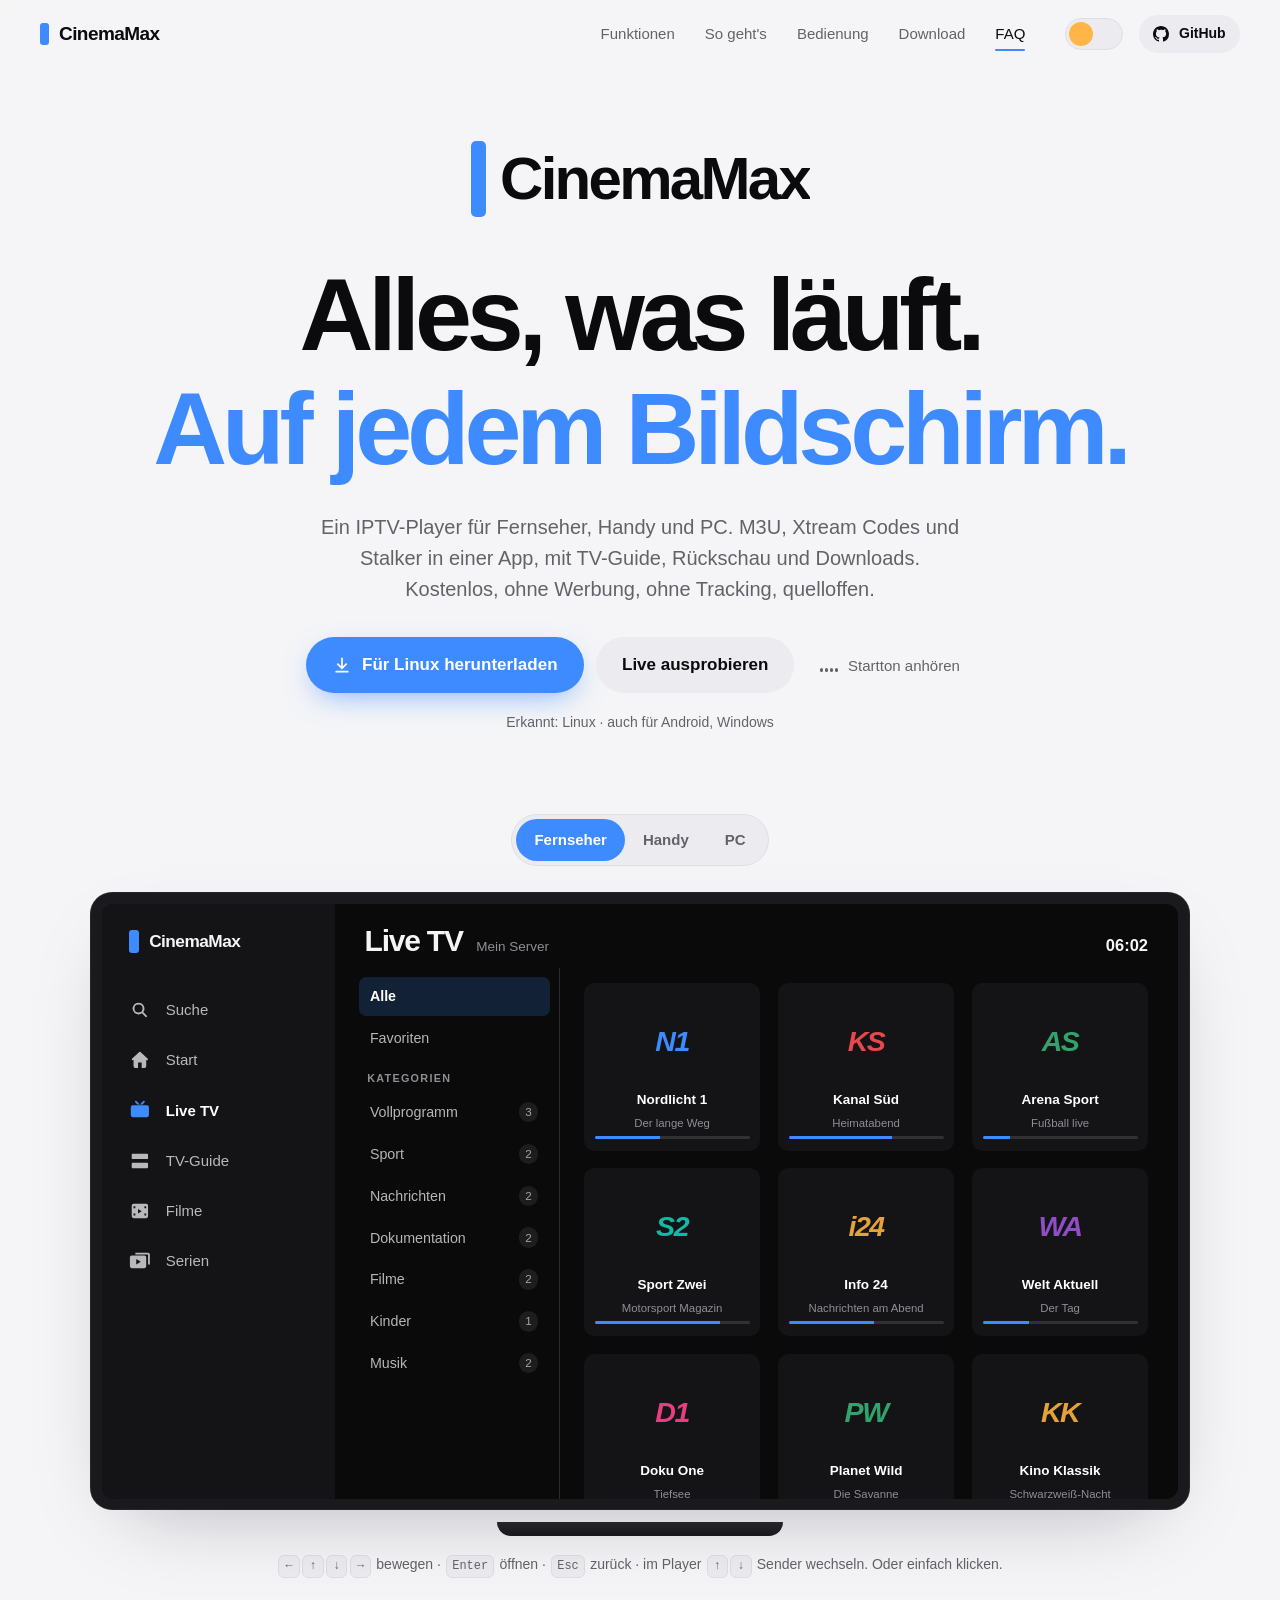
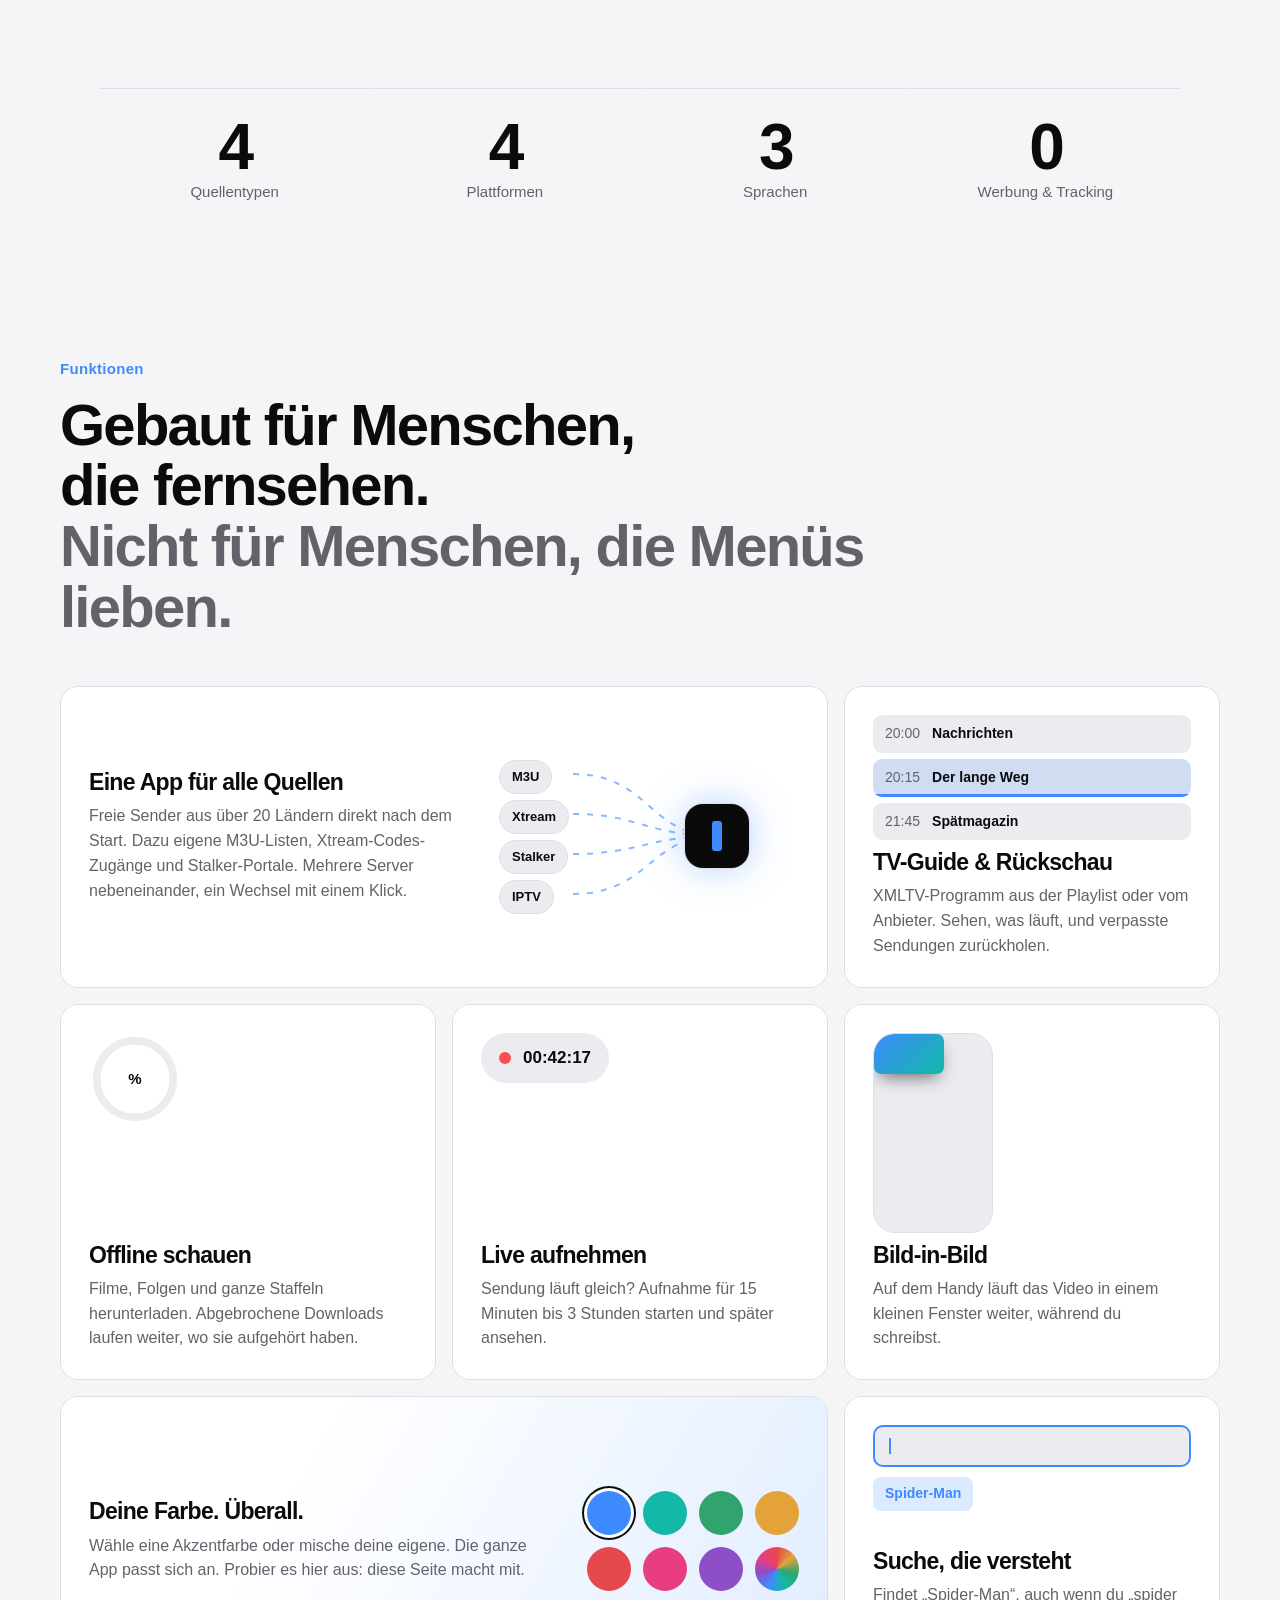
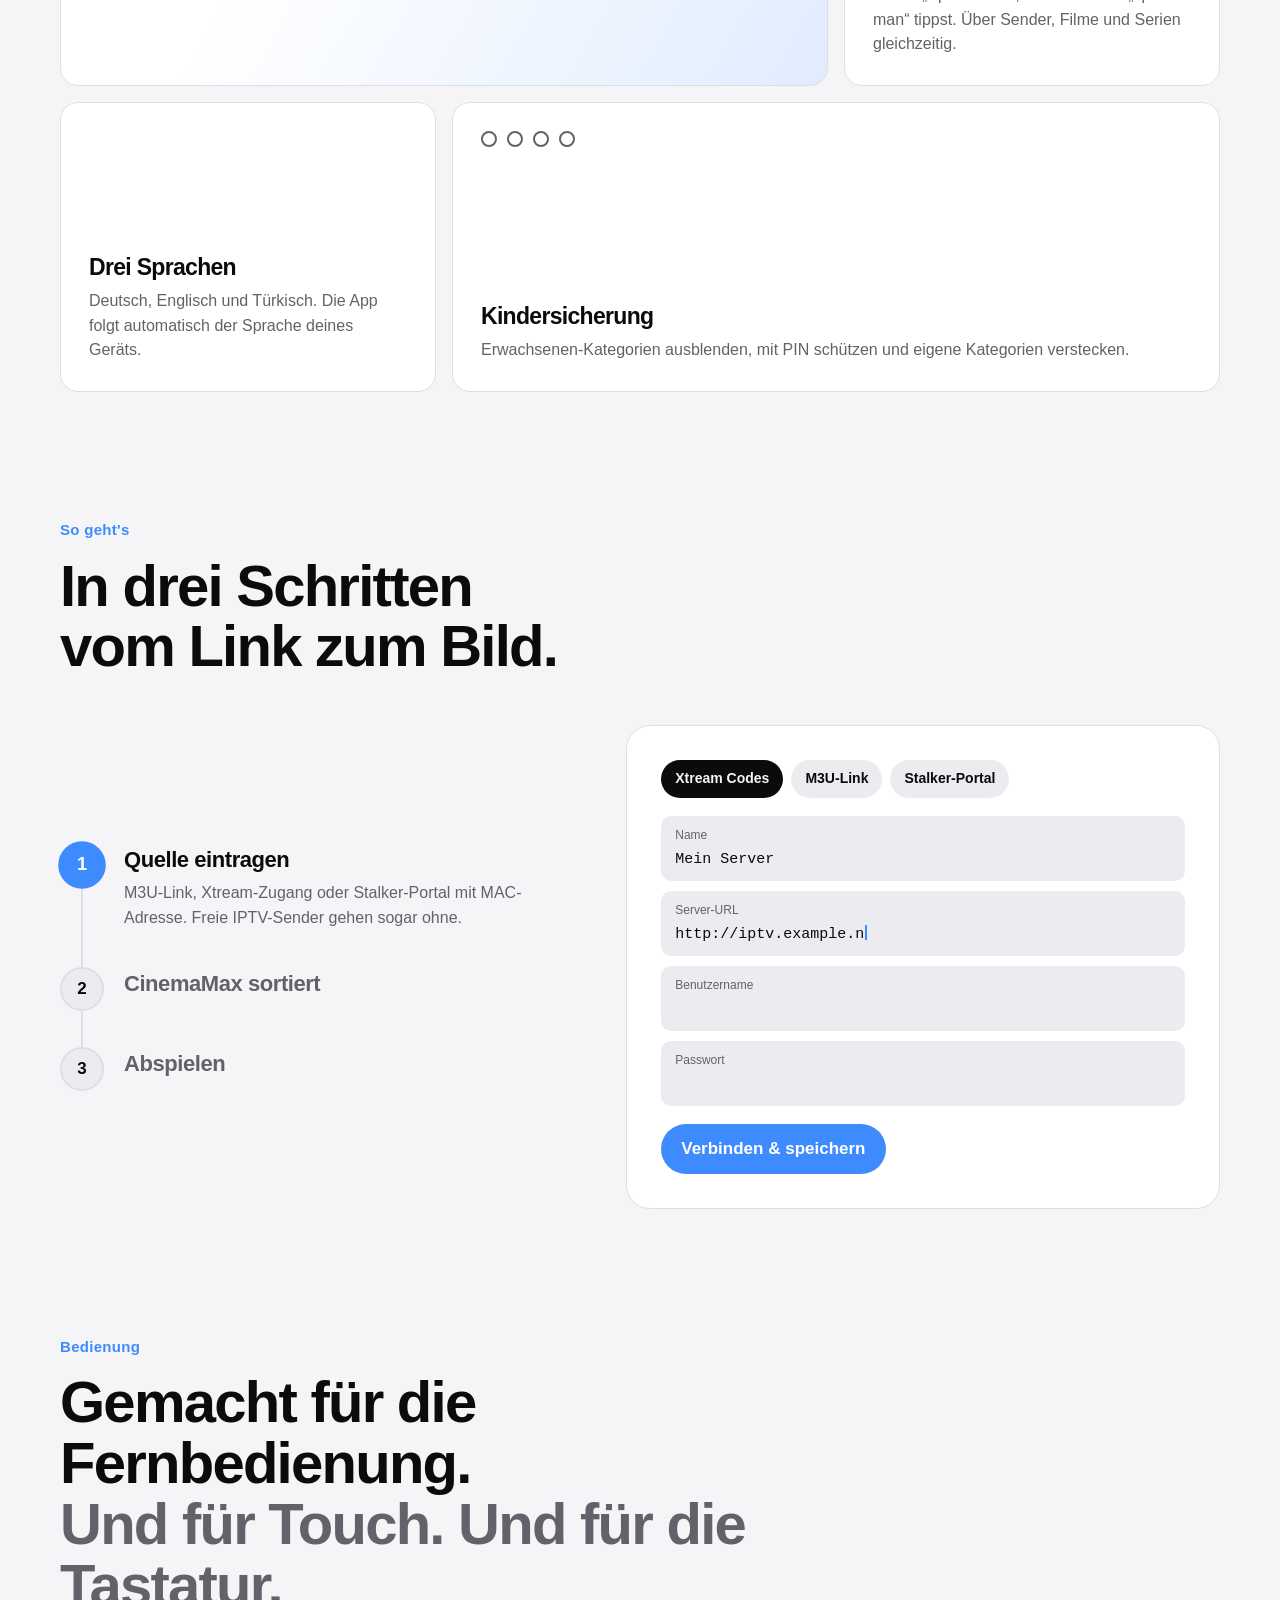
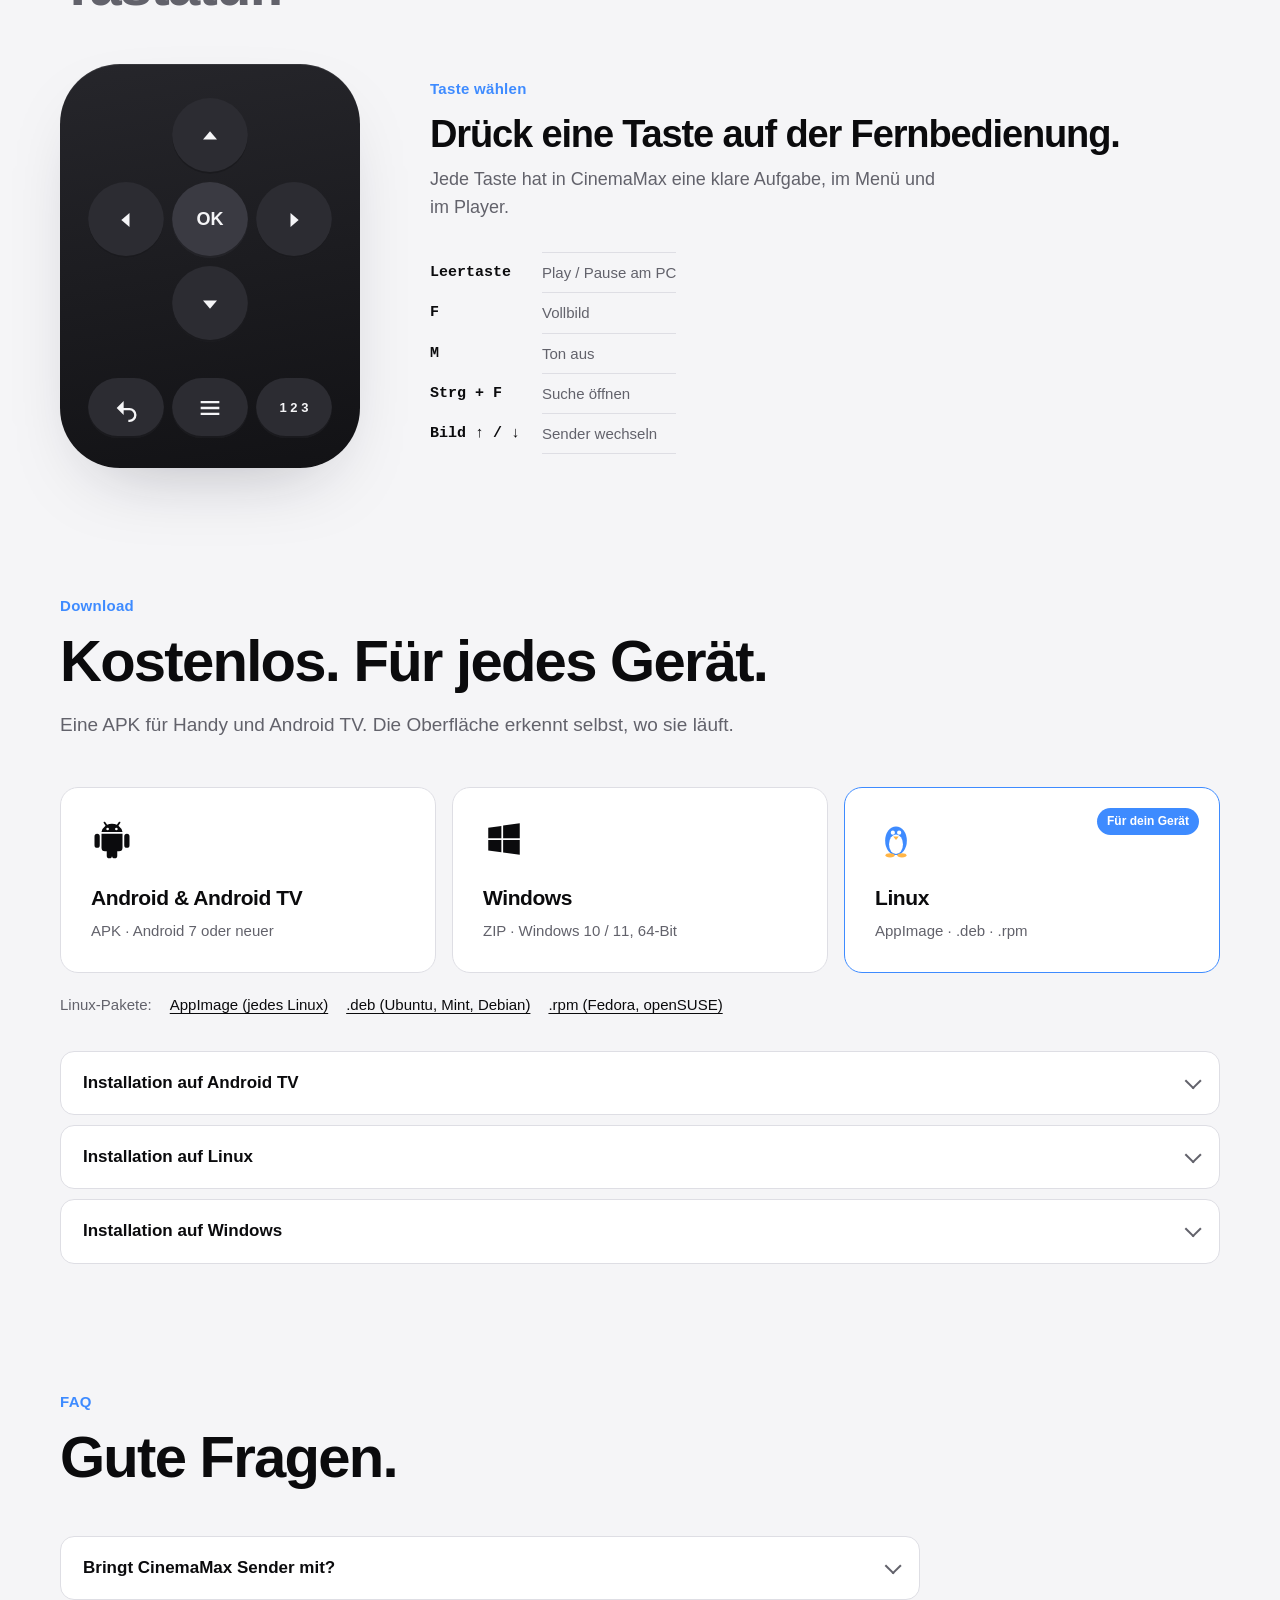
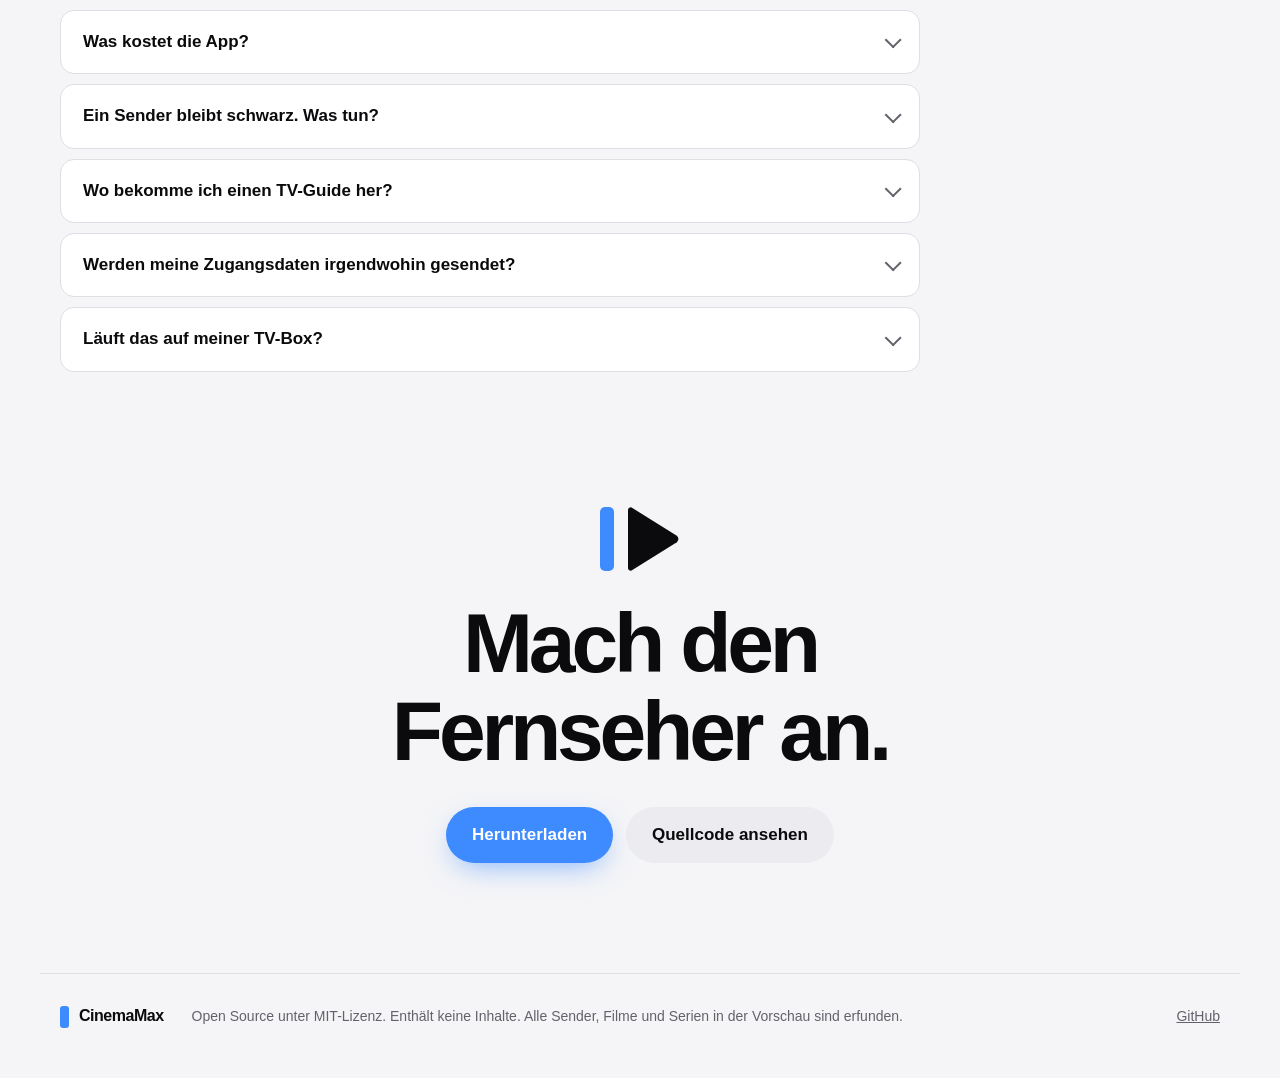
==== docs/index.html @ ac698d64 "docs: Website (GitHub Pages) und neues README Interaktive App-Vorschau (TV, Handy, PC), Hell/Dunkel " ====
<!doctype html>
<html lang="de">
<head>
  <meta charset="utf-8">
  <meta name="viewport" content="width=device-width, initial-scale=1, viewport-fit=cover">
  <title>CinemaMax · IPTV für jeden Bildschirm</title>
  <meta name="description" content="CinemaMax ist ein kostenloser, quelloffener IPTV-Player für Android TV, Handy, Linux und Windows. M3U, Xtream Codes, Stalker, TV-Guide, Rückschau, Downloads.">
  <meta name="theme-color" content="#0A0A0B" media="(prefers-color-scheme: dark)">
  <meta name="theme-color" content="#F5F5F7" media="(prefers-color-scheme: light)">
  <meta property="og:title" content="CinemaMax · IPTV für jeden Bildschirm">
  <meta property="og:description" content="Kostenloser, quelloffener IPTV-Player für Android TV, Handy, Linux und Windows.">
  <meta property="og:image" content="https://emre1001.github.io/CinemaMax/assets/og.png">
  <meta property="og:type" content="website">
  <meta name="twitter:card" content="summary_large_image">
  <link rel="icon" href="assets/logo.svg" type="image/svg+xml">
  <link rel="apple-touch-icon" href="assets/icon-192.png">
  <script>
    // Theme vor dem ersten Zeichnen setzen: kein Aufblitzen
    try {
      const t = localStorage.getItem('theme');
      if (t) document.documentElement.dataset.theme = t;
      const a = localStorage.getItem('accent');
      if (a) document.documentElement.style.setProperty('--accent', a);
    } catch (_) {}
    if (/Android TV|SmartTV|SMART-TV|AFT[A-Z]|BRAVIA|Tizen|Web0S|webOS|CrKey|GoogleTV/i.test(navigator.userAgent)) {
      document.documentElement.classList.add('tv');
    }
  </script>
  <link rel="stylesheet" href="style.css">
  <script src="app.js" defer></script>
</head>
<body>
<a class="skip" href="#main">Zum Inhalt springen</a>

<header class="nav" id="top">
  <a class="brand" href="#top" aria-label="CinemaMax Startseite">
    <span class="brand-bar"></span><span class="brand-word">CinemaMax</span>
  </a>
  <nav class="nav-links" aria-label="Hauptnavigation">
    <a href="#features">Funktionen</a>
    <a href="#how">So geht's</a>
    <a href="#remote">Bedienung</a>
    <a href="#download">Download</a>
    <a href="#faq">FAQ</a>
  </nav>
  <div class="nav-actions">
    <button class="theme-switch" id="themeSwitch" type="button" role="switch" aria-checked="false" aria-label="Hellen Modus einschalten">
      <span class="theme-track"><span class="theme-knob"><span class="sun"></span><span class="moon"></span></span></span>
    </button>
    <a class="btn btn-ghost btn-sm" href="https://github.com/Emre1001/CinemaMax" rel="noopener">
      <svg viewBox="0 0 16 16" aria-hidden="true"><path fill="currentColor" d="M8 0C3.58 0 0 3.58 0 8c0 3.54 2.29 6.53 5.47 7.59.4.07.55-.17.55-.38 0-.19-.01-.82-.01-1.49-2.01.37-2.53-.49-2.69-.94-.09-.23-.48-.94-.82-1.13-.28-.15-.68-.52-.01-.53.63-.01 1.08.58 1.23.82.72 1.21 1.87.87 2.33.66.07-.52.28-.87.51-1.07-1.78-.2-3.64-.89-3.64-3.95 0-.87.31-1.59.82-2.15-.08-.2-.36-1.02.08-2.12 0 0 .67-.21 2.2.82.64-.18 1.32-.27 2-.27.68 0 1.36.09 2 .27 1.53-1.04 2.2-.82 2.2-.82.44 1.1.16 1.92.08 2.12.51.56.82 1.27.82 2.15 0 3.07-1.87 3.75-3.65 3.95.29.25.54.73.54 1.48 0 1.07-.01 1.93-.01 2.2 0 .21.15.46.55.38A8.013 8.013 0 0016 8c0-4.42-3.58-8-8-8z"/></svg>
      <span>GitHub</span>
    </a>
  </div>
</header>

<main id="main">

  <!-- ============ HERO ============ -->
  <section class="hero" aria-labelledby="heroTitle">
    <div class="intro" aria-hidden="true">
      <span class="intro-bar"></span>
      <span class="intro-stage">
        <span class="intro-word">CinemaMax</span>
        <svg class="intro-tri" viewBox="0 0 82 100"><path d="M5 0 L77 45 Q82 50 77 55 L5 100 Q0 100 0 95 L0 5 Q0 0 5 0Z"/></svg>
      </span>
    </div>
    <h1 class="hero-title" id="heroTitle">
      <span class="line"><span>Alles, was läuft.</span></span>
      <span class="line"><span class="accent-text">Auf jedem Bildschirm.</span></span>
    </h1>
    <p class="hero-sub reveal">Ein IPTV-Player für Fernseher, Handy und PC. M3U, Xtream Codes und Stalker in einer App, mit TV-Guide, Rückschau und Downloads. Kostenlos, ohne Werbung, ohne Tracking, quelloffen.</p>
    <div class="hero-cta reveal">
      <a class="btn btn-primary btn-lg" id="heroDownload" href="#download">
        <svg viewBox="0 0 24 24" aria-hidden="true"><path fill="currentColor" d="M12 3a1 1 0 011 1v9.6l3.3-3.3a1 1 0 111.4 1.4l-5 5a1 1 0 01-1.4 0l-5-5a1 1 0 111.4-1.4l3.3 3.3V4a1 1 0 011-1zM5 19h14a1 1 0 110 2H5a1 1 0 110-2z"/></svg>
        <span id="heroDownloadText">Kostenlos herunterladen</span>
      </a>
      <a class="btn btn-ghost btn-lg" href="#demo">Live ausprobieren</a>
      <button class="sound-btn" type="button" id="soundBtn" aria-label="Startton der App anhören">
        <span class="sound-bars"><i></i><i></i><i></i><i></i></span><span>Startton anhören</span>
      </button>
    </div>
    <p class="hero-meta reveal"><span id="osHint">Android · Android TV · Linux · Windows</span></p>

    <!-- ============ INTERAKTIVE APP-VORSCHAU ============ -->
    <div class="demo-wrap reveal" id="demo">
      <div class="device-switch" role="tablist" aria-label="Gerät für die Vorschau">
        <button role="tab" data-device="tv" aria-selected="true">Fernseher</button>
        <button role="tab" data-device="phone" aria-selected="false">Handy</button>
        <button role="tab" data-device="desktop" aria-selected="false">PC</button>
        <span class="device-indicator" aria-hidden="true"></span>
      </div>
      <div class="device" data-device="tv" id="device">
        <div class="screen" id="screen" data-nav-scope tabindex="-1" aria-label="Interaktive App-Vorschau. Mit Pfeiltasten bedienen, Enter öffnet, Escape geht zurück.">
          <aside class="d-nav" aria-label="App-Navigation">
            <span class="d-logo"><span class="brand-bar"></span><span class="d-logo-word">CinemaMax</span></span>
            <button class="d-tab" data-tab="search"><svg viewBox="0 0 24 24"><path d="M10.5 4a6.5 6.5 0 015.2 10.4l4 4a1 1 0 01-1.4 1.4l-4-4A6.5 6.5 0 1110.5 4zm0 2a4.5 4.5 0 100 9 4.5 4.5 0 000-9z"/></svg><span>Suche</span></button>
            <button class="d-tab" data-tab="home"><svg viewBox="0 0 24 24"><path d="M11.3 3.3a1 1 0 011.4 0l8 7.5a1 1 0 01-1.4 1.4L19 12v7a2 2 0 01-2 2h-3v-6h-4v6H7a2 2 0 01-2-2v-7l-.3.2a1 1 0 01-1.4-1.4z"/></svg><span>Start</span></button>
            <button class="d-tab" data-tab="live" aria-current="true"><svg viewBox="0 0 24 24"><path d="M4 7h16a2 2 0 012 2v9a2 2 0 01-2 2H4a2 2 0 01-2-2V9a2 2 0 012-2zm4.3-4.7L12 6l3.7-3.7a1 1 0 111.4 1.4L15 6h-6L6.9 3.7a1 1 0 111.4-1.4z"/></svg><span>Live TV</span></button>
            <button class="d-tab" data-tab="guide"><svg viewBox="0 0 24 24"><path d="M4 4h16a1 1 0 011 1v4a1 1 0 01-1 1H4a1 1 0 01-1-1V5a1 1 0 011-1zm0 10h16a1 1 0 011 1v4a1 1 0 01-1 1H4a1 1 0 01-1-1v-4a1 1 0 011-1z"/></svg><span>TV-Guide</span></button>
            <button class="d-tab" data-tab="movies"><svg viewBox="0 0 24 24"><path d="M5 4h14a2 2 0 012 2v12a2 2 0 01-2 2H5a2 2 0 01-2-2V6a2 2 0 012-2zm0 3v2h2V7zm12 0v2h2V7zM5 15v2h2v-2zm12 0v2h2v-2zm-7-5v5l4-2.5z"/></svg><span>Filme</span></button>
            <button class="d-tab" data-tab="series"><svg viewBox="0 0 24 24"><path d="M3 6h14a2 2 0 012 2v10a2 2 0 01-2 2H3a2 2 0 01-2-2V8a2 2 0 012-2zm18-3a2 2 0 012 2v11h-2V5H7V3zM8 10v6l5-3z"/></svg><span>Serien</span></button>
          </aside>
          <div class="d-main">
            <div class="d-head">
              <h3 class="d-title" id="dTitle">Live TV</h3>
              <span class="d-source">Mein Server</span>
              <span class="d-clock" id="dClock">20:15</span>
            </div>
            <div class="d-body" id="dBody"></div>
          </div>
          <div class="d-player" id="dPlayer" hidden>
            <div class="d-video" id="dVideo"><span class="d-video-title" id="dVideoTitle"></span></div>
            <div class="d-osd">
              <div class="d-osd-top">
                <span class="d-osd-logo" id="dOsdLogo"></span>
                <div><strong id="dOsdName"></strong><small id="dOsdNow"></small></div>
                <span class="d-osd-clock" id="dOsdClock"></span>
              </div>
              <div class="d-osd-bottom">
                <div class="d-progress"><i id="dProgress"></i></div>
                <div class="d-btns">
                  <button class="d-btn" data-act="prev" aria-label="Sender zurück"><svg viewBox="0 0 24 24"><path d="M7 6a1 1 0 011 1v4.3l8.4-5.1A1 1 0 0118 7v10a1 1 0 01-1.6.8L8 12.7V17a1 1 0 11-2 0V7a1 1 0 011-1z"/></svg></button>
                  <button class="d-btn d-btn-big" data-act="play" aria-label="Pause"><svg viewBox="0 0 24 24"><path id="dPlayIcon" d="M7 5h3v14H7zM14 5h3v14h-3z"/></svg></button>
                  <button class="d-btn" data-act="next" aria-label="Sender vor"><svg viewBox="0 0 24 24"><path d="M17 6a1 1 0 00-1 1v4.3L7.6 6.2A1 1 0 006 7v10a1 1 0 001.6.8l8.4-5.1V17a1 1 0 102 0V7a1 1 0 00-1-1z"/></svg></button>
                  <span class="d-spacer"></span>
                  <button class="d-btn" data-act="list" aria-label="Senderliste"><svg viewBox="0 0 24 24"><path d="M4 6h16v2H4zm0 5h16v2H4zm0 5h16v2H4z"/></svg></button>
                  <button class="d-btn" data-act="audio" aria-label="Tonspur"><svg viewBox="0 0 24 24"><path d="M12 3v10.6A4 4 0 1014 17V7h4V3z"/></svg></button>
                  <button class="d-btn" data-act="rec" aria-label="Aufnehmen"><svg viewBox="0 0 24 24"><circle cx="12" cy="12" r="6"/></svg></button>
                  <button class="d-btn" data-act="close" aria-label="Schließen"><svg viewBox="0 0 24 24"><path d="M6.3 6.3a1 1 0 011.4 0L12 10.6l4.3-4.3a1 1 0 111.4 1.4L13.4 12l4.3 4.3a1 1 0 01-1.4 1.4L12 13.4l-4.3 4.3a1 1 0 01-1.4-1.4l4.3-4.3-4.3-4.3a1 1 0 010-1.4z"/></svg></button>
                </div>
              </div>
            </div>
            <div class="d-toast" id="dToast" role="status"></div>
          </div>
        </div>
      </div>
      <p class="demo-hint"><kbd>←</kbd><kbd>↑</kbd><kbd>↓</kbd><kbd>→</kbd> bewegen · <kbd>Enter</kbd> öffnen · <kbd>Esc</kbd> zurück · im Player <kbd>↑</kbd><kbd>↓</kbd> Sender wechseln. Oder einfach klicken.</p>
    </div>
  </section>

  <!-- ============ ZAHLEN ============ -->
  <section class="stats" aria-label="Auf einen Blick">
    <div class="stat reveal"><b data-count="4">0</b><span>Quellentypen</span></div>
    <div class="stat reveal"><b data-count="4">0</b><span>Plattformen</span></div>
    <div class="stat reveal"><b data-count="3">0</b><span>Sprachen</span></div>
    <div class="stat reveal"><b>0</b><span>Werbung &amp; Tracking</span></div>
  </section>

  <!-- ============ FUNKTIONEN ============ -->
  <section class="section" id="features" aria-labelledby="featTitle">
    <div class="section-head reveal">
      <p class="eyebrow">Funktionen</p>
      <h2 id="featTitle">Gebaut für Menschen, die fernsehen.<br><span class="dim">Nicht für Menschen, die Menüs lieben.</span></h2>
    </div>
    <div class="bento">
      <article class="card card-wide reveal" tabindex="0">
        <div class="card-copy">
          <h3>Eine App für alle Quellen</h3>
          <p>Freie Sender aus über 20 Ländern direkt nach dem Start. Dazu eigene M3U-Listen, Xtream-Codes-Zugänge und Stalker-Portale. Mehrere Server nebeneinander, ein Wechsel mit einem Klick.</p>
        </div>
        <div class="sources-visual" aria-hidden="true">
          <span class="src" style="--i:0">M3U</span><span class="src" style="--i:1">Xtream</span><span class="src" style="--i:2">Stalker</span><span class="src" style="--i:3">IPTV</span>
          <span class="src-hub"><span class="brand-bar"></span></span>
          <svg class="src-lines" viewBox="0 0 300 170"><path d="M74 22 C150 22 150 84 218 84"/><path d="M74 62 C140 62 150 84 218 84"/><path d="M74 102 C140 102 150 84 218 84"/><path d="M74 142 C150 142 150 84 218 84"/></svg>
        </div>
      </article>

      <article class="card reveal" tabindex="0">
        <div class="mini-guide" aria-hidden="true">
          <div class="mg-row"><i>20:00</i><b>Nachrichten</b></div>
          <div class="mg-row now"><i>20:15</i><b>Der lange Weg</b><span class="mg-bar"><span></span></span></div>
          <div class="mg-row"><i>21:45</i><b>Spätmagazin</b></div>
        </div>
        <h3>TV-Guide &amp; Rückschau</h3>
        <p>XMLTV-Programm aus der Playlist oder vom Anbieter. Sehen, was läuft, und verpasste Sendungen zurückholen.</p>
      </article>

      <article class="card reveal" tabindex="0">
        <div class="mini-dl" aria-hidden="true"><span class="dl-ring"><svg viewBox="0 0 36 36"><circle cx="18" cy="18" r="15"/><circle class="dl-prog" cx="18" cy="18" r="15"/></svg><b>%</b></span></div>
        <h3>Offline schauen</h3>
        <p>Filme, Folgen und ganze Staffeln herunterladen. Abgebrochene Downloads laufen weiter, wo sie aufgehört haben.</p>
      </article>

      <article class="card reveal" tabindex="0">
        <div class="mini-rec" aria-hidden="true"><span class="rec-dot"></span><span class="rec-time">00:42:17</span></div>
        <h3>Live aufnehmen</h3>
        <p>Sendung läuft gleich? Aufnahme für 15 Minuten bis 3 Stunden starten und später ansehen.</p>
      </article>

      <article class="card reveal" tabindex="0">
        <div class="mini-pip" aria-hidden="true"><span class="pip-screen"><span class="pip-win"></span></span></div>
        <h3>Bild-in-Bild</h3>
        <p>Auf dem Handy läuft das Video in einem kleinen Fenster weiter, während du schreibst.</p>
      </article>

      <article class="card card-wide card-accent reveal" tabindex="0">
        <div class="card-copy">
          <h3>Deine Farbe. Überall.</h3>
          <p>Wähle eine Akzentfarbe oder mische deine eigene. Die ganze App passt sich an. Probier es hier aus: diese Seite macht mit.</p>
        </div>
        <div class="swatches" role="radiogroup" aria-label="Akzentfarbe dieser Seite">
          <button class="swatch" role="radio" style="--c:#3E8BFF" data-color="#3E8BFF" aria-label="Blau"></button>
          <button class="swatch" role="radio" style="--c:#14B8A6" data-color="#14B8A6" aria-label="Türkis"></button>
          <button class="swatch" role="radio" style="--c:#30A46C" data-color="#30A46C" aria-label="Grün"></button>
          <button class="swatch" role="radio" style="--c:#E5A23A" data-color="#E5A23A" aria-label="Bernstein"></button>
          <button class="swatch" role="radio" style="--c:#E5484D" data-color="#E5484D" aria-label="Rot"></button>
          <button class="swatch" role="radio" style="--c:#E93D82" data-color="#E93D82" aria-label="Pink"></button>
          <button class="swatch" role="radio" style="--c:#8E4EC6" data-color="#8E4EC6" aria-label="Violett"></button>
          <label class="swatch swatch-custom" aria-label="Eigene Farbe"><input type="color" id="customColor" value="#3E8BFF"></label>
        </div>
      </article>

      <article class="card reveal" tabindex="0">
        <div class="mini-search" aria-hidden="true"><span class="ms-field"><span class="ms-type">spider man</span><span class="ms-caret"></span></span><span class="ms-hit">Spider-Man</span></div>
        <h3>Suche, die versteht</h3>
        <p>Findet „Spider-Man“, auch wenn du „spider man“ tippst. Über Sender, Filme und Serien gleichzeitig.</p>
      </article>

      <article class="card reveal" tabindex="0">
        <div class="mini-lang" aria-hidden="true"><span>Deutsch</span><span>English</span><span>Türkçe</span></div>
        <h3>Drei Sprachen</h3>
        <p>Deutsch, Englisch und Türkisch. Die App folgt automatisch der Sprache deines Geräts.</p>
      </article>

      <article class="card card-span2 reveal" tabindex="0">
        <div class="mini-pin" aria-hidden="true"><i></i><i></i><i></i><i></i></div>
        <h3>Kindersicherung</h3>
        <p>Erwachsenen-Kategorien ausblenden, mit PIN schützen und eigene Kategorien verstecken.</p>
      </article>
    </div>
  </section>

  <!-- ============ SO GEHT'S ============ -->
  <section class="section how" id="how" aria-labelledby="howTitle">
    <div class="section-head reveal">
      <p class="eyebrow">So geht's</p>
      <h2 id="howTitle">In drei Schritten vom Link zum Bild.</h2>
    </div>
    <div class="how-grid">
      <ol class="steps" id="steps">
        <li class="step is-active" data-step="0">
          <button type="button"><span class="step-num">1</span><span><b>Quelle eintragen</b><small>M3U-Link, Xtream-Zugang oder Stalker-Portal mit MAC-Adresse. Freie IPTV-Sender gehen sogar ohne.</small></span></button>
        </li>
        <li class="step" data-step="1">
          <button type="button"><span class="step-num">2</span><span><b>CinemaMax sortiert</b><small>Live, Filme und Serien werden automatisch getrennt, Kategorien nach Land gruppiert, Folgen zu Staffeln zusammengefasst.</small></span></button>
        </li>
        <li class="step" data-step="2">
          <button type="button"><span class="step-num">3</span><span><b>Abspielen</b><small>Mit der Fernbedienung, per Touch oder Maus. Der Player wählt selbst das passende Format und verbindet bei Abbrüchen neu.</small></span></button>
        </li>
      </ol>
      <div class="how-stage" aria-live="polite">
        <div class="stage stage-0 is-active">
          <div class="form-tabs" role="tablist" aria-label="Quellentyp">
            <button role="tab" aria-selected="true" data-form="xtream">Xtream Codes</button>
            <button role="tab" aria-selected="false" data-form="m3u">M3U-Link</button>
            <button role="tab" aria-selected="false" data-form="stalker">Stalker-Portal</button>
          </div>
          <div class="form-fields" id="formFields"></div>
          <span class="form-btn">Verbinden &amp; speichern</span>
        </div>
        <div class="stage stage-1">
          <div class="sort-in" aria-hidden="true">
            <span>DE | Sport HD</span><span>Neonstadt (2024)</span><span>Nachtzug S01 E03</span><span>|TR| Haber</span><span>Kodex</span><span>Funkstille S02 E01</span>
          </div>
          <div class="sort-out">
            <div><b>Live</b><span>DE | Sport HD</span><span>|TR| Haber</span></div>
            <div><b>Filme</b><span>Neonstadt</span><span>Kodex</span></div>
            <div><b>Serien</b><span>Nachtzug · S1</span><span>Funkstille · S2</span></div>
          </div>
        </div>
        <div class="stage stage-2">
          <div class="mini-player">
            <div class="mp-video"></div>
            <div class="mp-bar"><span></span></div>
            <div class="mp-chips"><span>HLS</span><span>MPEG-TS</span><span>MP4</span><span>MKV</span><span>DASH</span><span>RTSP</span></div>
          </div>
        </div>
      </div>
    </div>
  </section>

  <!-- ============ FERNBEDIENUNG ============ -->
  <section class="section" id="remote" aria-labelledby="remoteTitle">
    <div class="section-head reveal">
      <p class="eyebrow">Bedienung</p>
      <h2 id="remoteTitle">Gemacht für die Fernbedienung.<br><span class="dim">Und für Touch. Und für die Tastatur.</span></h2>
    </div>
    <div class="remote-grid reveal">
      <div class="remote" role="group" aria-label="Fernbedienung: Taste wählen">
        <button class="rk rk-up" data-key="up" aria-label="Pfeil hoch"><svg viewBox="0 0 24 24"><path d="M12 8l6 7H6z"/></svg></button>
        <button class="rk rk-left" data-key="left" aria-label="Pfeil links"><svg viewBox="0 0 24 24"><path d="M8 12l7-6v12z"/></svg></button>
        <button class="rk rk-ok" data-key="ok" aria-label="OK">OK</button>
        <button class="rk rk-right" data-key="right" aria-label="Pfeil rechts"><svg viewBox="0 0 24 24"><path d="M16 12l-7 6V6z"/></svg></button>
        <button class="rk rk-down" data-key="down" aria-label="Pfeil runter"><svg viewBox="0 0 24 24"><path d="M12 16l-6-7h12z"/></svg></button>
        <button class="rk rk-back" data-key="back" aria-label="Zurück"><svg viewBox="0 0 24 24"><path d="M10 6L4 12l6 6v-4h5a4 4 0 010 8h-1v2h1a6 6 0 000-12h-5z"/></svg></button>
        <button class="rk rk-menu" data-key="menu" aria-label="Menü"><svg viewBox="0 0 24 24"><path d="M4 6h16v2H4zm0 5h16v2H4zm0 5h16v2H4z"/></svg></button>
        <button class="rk rk-num" data-key="num" aria-label="Zifferntasten">1 2 3</button>
      </div>
      <div class="remote-info" aria-live="polite">
        <p class="eyebrow" id="rkKey">Taste wählen</p>
        <h3 id="rkTitle">Drück eine Taste auf der Fernbedienung.</h3>
        <p id="rkText">Jede Taste hat in CinemaMax eine klare Aufgabe, im Menü und im Player.</p>
        <table class="keys">
          <tr><th>Leertaste</th><td>Play / Pause am PC</td></tr>
          <tr><th>F</th><td>Vollbild</td></tr>
          <tr><th>M</th><td>Ton aus</td></tr>
          <tr><th>Strg + F</th><td>Suche öffnen</td></tr>
          <tr><th>Bild ↑ / ↓</th><td>Sender wechseln</td></tr>
        </table>
      </div>
    </div>
  </section>

  <!-- ============ GERÄTE ============ -->
  <section class="section" id="download" aria-labelledby="dlTitle">
    <div class="section-head reveal">
      <p class="eyebrow">Download</p>
      <h2 id="dlTitle">Kostenlos. Für jedes Gerät.</h2>
      <p class="lead">Eine APK für Handy und Android TV. Die Oberfläche erkennt selbst, wo sie läuft.</p>
    </div>
    <div class="platforms">
      <a class="platform reveal" data-os="android" data-asset="apk" href="https://github.com/Emre1001/CinemaMax/releases/latest">
        <svg viewBox="0 0 24 24" aria-hidden="true"><path d="M6 9h12v8a2 2 0 01-2 2h-1v2.5a1.5 1.5 0 01-3 0V19h-0v2.5a1.5 1.5 0 01-3 0V19H8a2 2 0 01-2-2zM3.5 9A1.5 1.5 0 015 10.5v5a1.5 1.5 0 01-3 0v-5A1.5 1.5 0 013.5 9zm17 0a1.5 1.5 0 011.5 1.5v5a1.5 1.5 0 01-3 0v-5A1.5 1.5 0 0120.5 9zM7.4 2.2a.5.5 0 01.7.1l1.1 1.6A6.5 6.5 0 0112 3.3c1 0 2 .2 2.8.6l1.1-1.6a.5.5 0 11.8.6L15.7 4.4A6 6 0 0118 8H6a6 6 0 012.3-3.6L7.3 2.9a.5.5 0 01.1-.7zM9.5 5.5a.75.75 0 100 1.5.75.75 0 000-1.5zm5 0a.75.75 0 100 1.5.75.75 0 000-1.5z"/></svg>
        <b>Android &amp; Android TV</b><span>APK · Android 7 oder neuer</span><i class="pf-badge">Für dein Gerät</i>
      </a>
      <a class="platform reveal" data-os="windows" data-asset="windows" href="https://github.com/Emre1001/CinemaMax/releases/latest">
        <svg viewBox="0 0 24 24" aria-hidden="true"><path d="M3 5.5l7.5-1v7H3zm8.5-1.2L21 3v8.5h-9.5zM3 12.5h7.5v7L3 18.5zm8.5 0H21V21l-9.5-1.3z"/></svg>
        <b>Windows</b><span>ZIP · Windows 10 / 11, 64-Bit</span><i class="pf-badge">Für dein Gerät</i>
      </a>
      <a class="platform reveal" data-os="linux" data-asset="appimage" href="https://github.com/Emre1001/CinemaMax/releases/latest">
        <svg viewBox="0 0 24 24" aria-hidden="true"><ellipse cx="12" cy="13" rx="6.2" ry="8.2"/><ellipse cx="12" cy="15" rx="4" ry="5.6" fill="var(--surface)"/><circle cx="10.2" cy="8.4" r="1.2" fill="var(--surface)"/><circle cx="13.8" cy="8.4" r="1.2" fill="var(--surface)"/><path d="M10.4 10.6h3.2L12 12.6z" fill="#FFB547"/><ellipse cx="8.6" cy="21.3" rx="2.6" ry="1.2" fill="#FFB547"/><ellipse cx="15.4" cy="21.3" rx="2.6" ry="1.2" fill="#FFB547"/></svg>
        <b>Linux</b><span>AppImage · .deb · .rpm</span><i class="pf-badge">Für dein Gerät</i>
      </a>
    </div>
    <div class="linux-alt reveal" id="linuxAlt">
      <span>Linux-Pakete:</span>
      <a data-asset="appimage" href="https://github.com/Emre1001/CinemaMax/releases/latest">AppImage (jedes Linux)</a>
      <a data-asset="deb" href="https://github.com/Emre1001/CinemaMax/releases/latest">.deb (Ubuntu, Mint, Debian)</a>
      <a data-asset="rpm" href="https://github.com/Emre1001/CinemaMax/releases/latest">.rpm (Fedora, openSUSE)</a>
    </div>
    <div class="install reveal">
      <details>
        <summary>Installation auf Android TV</summary>
        <ol>
          <li>Auf dem Fernseher die App <b>Downloader</b> (oder einen Dateimanager) installieren.</li>
          <li>In den Einstellungen „Apps aus unbekannten Quellen“ für diese App erlauben.</li>
          <li>Die APK-Adresse von dieser Seite öffnen, herunterladen, installieren.</li>
          <li>CinemaMax erscheint im Startbildschirm des Fernsehers.</li>
        </ol>
      </details>
      <details>
        <summary>Installation auf Linux</summary>
        <pre><code>chmod +x CinemaMax-*-x86_64.AppImage
./CinemaMax-*-x86_64.AppImage

# oder Ubuntu / Debian / Mint
sudo apt install ./cinemamax_*_amd64.deb</code></pre>
      </details>
      <details>
        <summary>Installation auf Windows</summary>
        <p>ZIP entpacken und <code>cinemamax.exe</code> starten. Windows SmartScreen fragt beim ersten Start nach, weil die App nicht signiert ist: „Weitere Informationen“, dann „Trotzdem ausführen“.</p>
      </details>
    </div>
  </section>

  <!-- ============ FAQ ============ -->
  <section class="section" id="faq" aria-labelledby="faqTitle">
    <div class="section-head reveal">
      <p class="eyebrow">FAQ</p>
      <h2 id="faqTitle">Gute Fragen.</h2>
    </div>
    <div class="faq reveal">
      <details><summary>Bringt CinemaMax Sender mit?</summary><p>Nein. CinemaMax ist nur ein Player. Er spielt die freien, öffentlichen Listen von iptv-org und die Quellen ab, die du selbst einträgst. Nutze nur Quellen, zu deren Nutzung du berechtigt bist.</p></details>
      <details><summary>Was kostet die App?</summary><p>Nichts. Keine Werbung, kein Abo, kein Tracking. Der Quellcode steht unter der MIT-Lizenz auf GitHub.</p></details>
      <details><summary>Ein Sender bleibt schwarz. Was tun?</summary><p>Im Player auf „Info“ schauen und den Fehler lesen. Oft hilft in den Einstellungen ein anderer User-Agent oder der Player „mpv“ statt ExoPlayer. Bei Xtream-Live kannst du das Format zwischen MPEG-TS und HLS umschalten.</p></details>
      <details><summary>Wo bekomme ich einen TV-Guide her?</summary><p>Bei Xtream kommt er automatisch. Bei M3U-Listen liest CinemaMax <code>url-tvg</code> aus dem Kopf der Liste. Sonst trägst du im Server-Menü eine eigene XMLTV-Adresse ein, auch als .gz.</p></details>
      <details><summary>Werden meine Zugangsdaten irgendwohin gesendet?</summary><p>Nur an deinen eigenen Server. CinemaMax hat keinen eigenen Server und sammelt keine Daten. Alles bleibt auf deinem Gerät.</p></details>
      <details><summary>Läuft das auf meiner TV-Box?</summary><p>Ab Android 7. Für schwache Boxen gibt es in den Einstellungen „Animationen reduzieren“ und die schnellere Videoausgabe „SurfaceView“.</p></details>
    </div>
  </section>

  <section class="final reveal" aria-label="Herunterladen">
    <div class="final-mark" aria-hidden="true"><span class="brand-bar"></span><svg viewBox="0 0 82 100"><path d="M5 0 L77 45 Q82 50 77 55 L5 100 Q0 100 0 95 L0 5 Q0 0 5 0Z"/></svg></div>
    <h2>Mach den Fernseher an.</h2>
    <div class="hero-cta">
      <a class="btn btn-primary btn-lg" href="#download">Herunterladen</a>
      <a class="btn btn-ghost btn-lg" href="https://github.com/Emre1001/CinemaMax" rel="noopener">Quellcode ansehen</a>
    </div>
  </section>
</main>

<footer class="footer">
  <span class="brand"><span class="brand-bar"></span><span class="brand-word">CinemaMax</span></span>
  <p>Open Source unter MIT-Lizenz. Enthält keine Inhalte. Alle Sender, Filme und Serien in der Vorschau sind erfunden.</p>
  <a href="https://github.com/Emre1001/CinemaMax" rel="noopener">GitHub</a>
</footer>
</body>
</html>
---- docs/style.css ----
/* CinemaMax Website: gleiche Farben und Formen wie die App */

:root {
  --accent: #3E8BFF;
  --bg: #0A0A0B;
  --surface: #141416;
  --surface2: #1D1D21;
  --line: #2A2A30;
  --text: #F5F5F7;
  --dim: #8E8E96;
  --on-accent: #fff;
  --shadow: 0 30px 80px -30px rgba(0, 0, 0, .8);
  --screen: #0A0A0B; /* App-Vorschau bleibt dunkel wie die App */
  --radius: 18px;
  --ease: cubic-bezier(.2, .8, .2, 1);
  --ease-out: cubic-bezier(.16, 1, .3, 1);
  color-scheme: dark;
}

/* Hell: nach System, außer der Nutzer hat selbst gewählt */
@media (prefers-color-scheme: light) {
  :root:not([data-theme="dark"]) {
    --bg: #F5F5F7;
    --surface: #FFFFFF;
    --surface2: #ECECF0;
    --line: #DEDEE4;
    --text: #0B0B0D;
    --dim: #62626B;
    --shadow: 0 30px 80px -40px rgba(20, 20, 40, .35);
    color-scheme: light;
  }
}
:root[data-theme="light"] {
  --bg: #F5F5F7;
  --surface: #FFFFFF;
  --surface2: #ECECF0;
  --line: #DEDEE4;
  --text: #0B0B0D;
  --dim: #62626B;
  --shadow: 0 30px 80px -40px rgba(20, 20, 40, .35);
  color-scheme: light;
}

* { box-sizing: border-box; }
html { scroll-behavior: smooth; -webkit-text-size-adjust: 100%; }
body {
  margin: 0;
  background: var(--bg);
  color: var(--text);
  font: 400 17px/1.55 ui-sans-serif, -apple-system, BlinkMacSystemFont, "Segoe UI Variable", "Segoe UI", Roboto, "Noto Sans", Ubuntu, sans-serif;
  -webkit-font-smoothing: antialiased;
  overflow-x: hidden;
  transition: background-color .4s var(--ease), color .4s var(--ease);
}
img, svg { display: block; }
a { color: inherit; }
button { font: inherit; color: inherit; background: none; border: 0; padding: 0; cursor: pointer; }
h1, h2, h3 { margin: 0; letter-spacing: -.03em; line-height: 1.05; text-wrap: balance; }
p { margin: 0; }
code, kbd, pre { font-family: ui-monospace, "SF Mono", "JetBrains Mono", "Cascadia Code", Consolas, monospace; }
.dim { color: var(--dim); }
.accent-text { color: var(--accent); }
::selection { background: color-mix(in srgb, var(--accent) 35%, transparent); }

/* Fokus: wie in der App, gut sichtbar auf dem Fernseher */
:focus { outline: none; }
:focus-visible {
  outline: 3px solid var(--accent);
  outline-offset: 3px;
  border-radius: 12px;
}

.skip {
  position: absolute; left: 16px; top: -60px; z-index: 100;
  background: var(--accent); color: var(--on-accent); padding: 10px 16px; border-radius: 10px; font-weight: 700;
  transition: top .2s;
}
.skip:focus { top: 12px; }

/* ---------- Knöpfe ---------- */
.btn {
  display: inline-flex; align-items: center; gap: 10px;
  border-radius: 100px; font-weight: 700; text-decoration: none; white-space: nowrap;
  transition: transform .25s var(--ease), background-color .25s, box-shadow .25s, color .25s;
  will-change: transform;
}
.btn svg { width: 20px; height: 20px; }
.btn-sm { padding: 8px 14px; font-size: 14px; }
.btn-sm svg { width: 16px; height: 16px; }
.btn-lg { padding: 15px 26px; font-size: 17px; }
.btn-primary { background: var(--accent); color: var(--on-accent); box-shadow: 0 10px 30px -10px color-mix(in srgb, var(--accent) 70%, transparent); }
.btn-ghost { background: var(--surface2); }
.btn:hover, .btn:focus-visible { transform: translateY(-2px) scale(1.03); }
.btn:active { transform: scale(.97); }

/* ---------- Navigation ---------- */
.nav {
  position: sticky; top: 0; z-index: 50;
  display: flex; align-items: center; gap: 24px;
  padding: 14px max(20px, calc((100vw - 1200px) / 2));
  background: color-mix(in srgb, var(--bg) 78%, transparent);
  backdrop-filter: saturate(1.6) blur(18px);
  -webkit-backdrop-filter: saturate(1.6) blur(18px);
  border-bottom: 1px solid transparent;
  transition: border-color .3s, background-color .4s;
}
.nav.scrolled { border-color: var(--line); }
.brand { display: inline-flex; align-items: center; gap: 10px; text-decoration: none; font-weight: 800; font-size: 19px; letter-spacing: -.03em; }
.brand-bar { display: inline-block; width: 9px; height: 22px; border-radius: 3px; background: var(--accent); transition: background-color .4s; }
.nav-links { display: flex; gap: 6px; margin-left: auto; }
.nav-links a {
  position: relative; padding: 8px 12px; border-radius: 10px; text-decoration: none; font-size: 15px; color: var(--dim);
  transition: color .2s, background-color .2s;
}
.nav-links a:hover, .nav-links a:focus-visible, .nav-links a.active { color: var(--text); }
.nav-links a::after {
  content: ""; position: absolute; left: 12px; right: 12px; bottom: 3px; height: 2px; border-radius: 2px;
  background: var(--accent); transform: scaleX(0); transition: transform .35s var(--ease-out);
}
.nav-links a.active::after { transform: scaleX(1); }
.nav-actions { display: flex; align-items: center; gap: 12px; }

/* Hell/Dunkel-Schalter: Knopf rollt, Sonne wird zum Mond */
.theme-switch { padding: 4px; border-radius: 100px; }
.theme-track {
  position: relative; display: block; width: 58px; height: 32px; border-radius: 100px;
  background: var(--surface2); border: 1px solid var(--line);
  transition: background-color .4s;
}
.theme-knob {
  position: absolute; top: 3px; left: 3px; width: 24px; height: 24px; border-radius: 50%;
  background: var(--text); transform: translateX(26px) rotate(0deg);
  transition: transform .55s var(--ease-out), background-color .4s;
}
.sun, .moon { position: absolute; inset: 0; border-radius: 50%; transition: transform .55s var(--ease-out), opacity .3s; }
.sun { background: #FFB547; box-shadow: 0 0 0 3px color-mix(in srgb, #FFB547 30%, transparent); transform: scale(.4); opacity: 0; }
.moon { background: var(--surface2); transform: translate(7px, -5px) scale(.78); }
[data-mode="light"] .theme-knob { transform: translateX(0) rotate(-180deg); background: #FFB547; }
[data-mode="light"] .sun { transform: scale(.62); opacity: 1; }
[data-mode="light"] .moon { transform: translate(18px, -18px) scale(.4); opacity: 0; }

/* Kreisförmige Überblendung beim Theme-Wechsel (View Transitions API) */
::view-transition-old(root), ::view-transition-new(root) { animation: none; mix-blend-mode: normal; }
::view-transition-new(root) { animation: reveal .7s var(--ease-out); }
@keyframes reveal {
  from { clip-path: circle(0 at var(--vt-x, 90%) var(--vt-y, 30px)); }
  to { clip-path: circle(150vmax at var(--vt-x, 90%) var(--vt-y, 30px)); }
}

/* ---------- Hero ---------- */
.hero { padding: clamp(40px, 8vh, 90px) 20px 40px; text-align: center; }
.intro {
  display: inline-flex; align-items: center; gap: 14px; height: 76px; margin-bottom: clamp(26px, 5vh, 44px);
}
.intro-bar {
  width: 15px; height: 76px; border-radius: 5px; background: var(--accent);
  transform: scaleY(0); animation: barIn .6s var(--ease-out) .1s forwards;
}
.intro-stage { position: relative; display: inline-flex; align-items: center; min-width: 62px; height: 76px; }
.intro-word {
  font-size: 60px; font-weight: 800; letter-spacing: -.045em; line-height: 1;
  clip-path: inset(0 100% 0 0); opacity: 0;
  animation: wordIn 1s var(--ease-out) .95s forwards;
}
.intro-tri {
  position: absolute; left: 0; top: 0; width: 62px; height: 76px; fill: var(--text);
  opacity: 0; transform: scale(.4) rotate(-28deg);
  animation: triLand .5s cubic-bezier(.34, 1.56, .64, 1) .3s forwards, triFire .38s cubic-bezier(.55, 0, .9, .4) .82s forwards;
}
@keyframes barIn { to { transform: scaleY(1); } }
@keyframes triLand { to { opacity: 1; transform: scale(1) rotate(0); } }
@keyframes triFire { from { opacity: 1; transform: none; } to { opacity: 0; transform: translateX(480px) scaleX(2.6) scaleY(.5); } }
@keyframes wordIn {
  0% { clip-path: inset(0 100% 0 0); opacity: 0; letter-spacing: .1em; }
  100% { clip-path: inset(0 0 0 0); opacity: 1; letter-spacing: -.045em; }
}

.hero-title { font-size: clamp(42px, 8vw, 104px); font-weight: 800; letter-spacing: -.05em; }
.hero-title .line { display: block; overflow: hidden; padding-bottom: .06em; }
.hero-title .line > span { display: inline-block; transform: translateY(105%); animation: rise .9s var(--ease-out) forwards; }
.hero-title .line:nth-child(1) > span { animation-delay: 1.35s; }
.hero-title .line:nth-child(2) > span { animation-delay: 1.48s; }
@keyframes rise { to { transform: none; } }
.hero-sub { max-width: 640px; margin: 24px auto 0; font-size: clamp(17px, 2vw, 20px); color: var(--dim); }
.hero-cta { display: flex; flex-wrap: wrap; align-items: center; justify-content: center; gap: 12px; margin-top: 32px; }
.hero-meta { margin-top: 18px; font-size: 14px; color: var(--dim); }

.sound-btn { display: inline-flex; align-items: center; gap: 10px; padding: 12px 14px; border-radius: 100px; color: var(--dim); font-size: 15px; transition: color .2s, background-color .2s; }
.sound-btn:hover, .sound-btn:focus-visible { color: var(--text); background: var(--surface2); }
.sound-bars { display: inline-flex; align-items: flex-end; gap: 2px; height: 14px; }
.sound-bars i { width: 3px; height: 30%; border-radius: 2px; background: currentColor; }
.sound-btn.playing { color: var(--accent); }
.sound-btn.playing .sound-bars i { animation: eq .5s ease-in-out infinite alternate; }
.sound-bars i:nth-child(2) { animation-delay: .15s !important; }
.sound-bars i:nth-child(3) { animation-delay: .3s !important; }
.sound-bars i:nth-child(4) { animation-delay: .08s !important; }
@keyframes eq { from { height: 20%; } to { height: 100%; } }

/* Einblenden beim Scrollen */
.reveal { opacity: 0; transform: translateY(28px); transition: opacity .8s var(--ease-out), transform .8s var(--ease-out); transition-delay: var(--d, 0s); }
.reveal.in { opacity: 1; transform: none; }
html:not(.ready) .hero .reveal { transition-delay: calc(1.6s + var(--d, 0s)); }

/* ---------- App-Vorschau ---------- */
.demo-wrap { max-width: 1120px; margin: clamp(48px, 9vh, 90px) auto 0; }
.device-switch {
  position: relative; display: inline-flex; padding: 4px; margin-bottom: 26px; border-radius: 100px;
  background: var(--surface2); border: 1px solid var(--line);
}
.device-switch button { position: relative; z-index: 1; padding: 9px 18px; border-radius: 100px; font-weight: 600; font-size: 15px; color: var(--dim); transition: color .3s; }
.device-switch button[aria-selected="true"] { color: var(--on-accent); }
.device-indicator {
  position: absolute; top: 4px; bottom: 4px; left: 0; width: 0; border-radius: 100px; background: var(--accent);
  transition: transform .5s var(--ease-out), width .5s var(--ease-out);
}

.device {
  --w: 1100px; --h: 618px;
  position: relative; margin: 0 auto; width: min(var(--w), 100%); aspect-ratio: var(--ar, 16 / 9);
  border-radius: 22px; padding: 12px; background: #1A1A1E;
  box-shadow: var(--shadow), inset 0 0 0 1px rgba(255, 255, 255, .06);
  transition: width .7s var(--ease-out), aspect-ratio .7s var(--ease-out), border-radius .7s var(--ease-out), padding .7s var(--ease-out);
}
.device[data-device="tv"]::after {
  /* Standfuß */
  content: ""; position: absolute; left: 50%; bottom: -26px; width: 26%; height: 14px; transform: translateX(-50%);
  border-radius: 0 0 14px 14px; background: linear-gradient(#26262B, #18181C);
}
.device[data-device="desktop"] { --ar: 16 / 10; width: min(980px, 100%); border-radius: 14px; padding: 30px 8px 8px; }
.device[data-device="desktop"]::before {
  content: ""; position: absolute; top: 11px; left: 14px; width: 9px; height: 9px; border-radius: 50%;
  background: #FF5F57; box-shadow: 15px 0 #FEBC2E, 30px 0 #28C840;
}
.device[data-device="phone"] { --ar: 9 / 19.5; width: min(340px, 82vw); border-radius: 44px; padding: 12px; }

.screen {
  position: relative; display: flex; width: 100%; height: 100%; overflow: hidden; border-radius: 12px;
  background: var(--screen); color: #F5F5F7; text-align: left; container-type: size;
  font-size: clamp(9px, 1.45cqw, 15px);
}
.device[data-device="phone"] .screen { border-radius: 34px; flex-direction: column-reverse; font-size: clamp(10px, 4cqw, 15px); }

/* Seitenleiste der Vorschau */
.d-nav { display: flex; flex-direction: column; gap: .3em; width: 15.5em; padding: 1.6em .9em; background: #141416; flex-shrink: 0; transition: width .5s var(--ease-out); }
.d-logo { display: flex; align-items: center; gap: .6em; padding: 0 .8em 1.6em; font-weight: 800; font-size: 1.15em; letter-spacing: -.03em; }
.d-logo .brand-bar { width: .55em; height: 1.3em; }
.d-tab {
  display: flex; align-items: center; gap: 1em; padding: .75em .9em; border-radius: .6em; font-size: 1em; color: rgba(255,255,255,.7);
  transition: background-color .2s, color .2s, box-shadow .2s;
}
.d-tab svg { width: 1.45em; height: 1.45em; fill: currentColor; flex-shrink: 0; }
.d-tab[aria-current="true"] { color: #fff; font-weight: 700; }
.d-tab[aria-current="true"] svg { fill: var(--accent); }
.d-tab:hover, .d-tab:focus-visible { background: rgba(255, 255, 255, .1); color: #fff; outline: none; box-shadow: inset 0 0 0 2px var(--accent); }
.device[data-device="phone"] .d-nav {
  flex-direction: row; justify-content: space-around; width: auto; padding: .5em .4em 1.1em; gap: 0;
}
.device[data-device="phone"] .d-logo, .device[data-device="phone"] .d-tab[data-tab="guide"] { display: none; }
.device[data-device="phone"] .d-tab { flex-direction: column; gap: .25em; padding: .5em .3em; font-size: .78em; }
.device[data-device="phone"] .d-tab svg { width: 1.9em; height: 1.9em; }

.d-main { flex: 1; display: flex; flex-direction: column; min-width: 0; min-height: 0; }
.d-head { display: flex; align-items: baseline; gap: .9em; padding: 1.4em 2em .6em; }
.d-title { font-size: 2em; font-weight: 800; letter-spacing: -.04em; }
.d-source { color: #8E8E96; font-size: .9em; }
.d-clock { margin-left: auto; font-weight: 600; font-variant-numeric: tabular-nums; font-size: 1.1em; }
.device[data-device="phone"] .d-head { padding: 2.6em 1.2em .4em; }
.device[data-device="phone"] .d-source { display: none; }

.d-body { flex: 1; display: flex; min-height: 0; animation: fadeIn .45s var(--ease-out); }
@keyframes fadeIn { from { opacity: 0; transform: translateY(10px); } to { opacity: 1; transform: none; } }
.d-cats { width: 15em; padding: .6em .6em 1em 1.6em; overflow: auto; flex-shrink: 0; border-right: 1px solid #2A2A30; scrollbar-width: none; }
.d-cat {
  display: flex; align-items: center; justify-content: space-between; width: 100%; padding: .62em .8em; margin-bottom: .15em;
  border-radius: .5em; color: rgba(255,255,255,.7); font-size: .95em; text-align: left; transition: background-color .2s, color .2s;
}
.d-cat i { font-style: normal; font-size: .82em; padding: .1em .55em; border-radius: 1em; background: rgba(255,255,255,.08); color: rgba(255,255,255,.6); }
.d-cat.sel { color: #fff; font-weight: 700; background: color-mix(in srgb, var(--accent) 18%, transparent); }
.d-cat:focus-visible, .d-cat:hover { outline: none; box-shadow: inset 0 0 0 2px var(--accent); }
.d-cat-head { padding: .9em .8em .5em; font-size: .72em; font-weight: 700; letter-spacing: .12em; color: #8E8E96; }
.device[data-device="phone"] .d-body { flex-direction: column; }
.device[data-device="phone"] .d-cats { display: flex; width: auto; gap: .5em; padding: .4em 1.2em .8em; border: 0; overflow-x: auto; }
.device[data-device="phone"] .d-cat { width: auto; white-space: nowrap; background: #1D1D21; border-radius: 2em; margin: 0; }
.device[data-device="phone"] .d-cat i, .device[data-device="phone"] .d-cat-head { display: none; }
.device[data-device="phone"] .d-cat.sel { background: #fff; color: #000; }

.d-grid {
  flex: 1; display: grid; grid-template-columns: repeat(auto-fill, minmax(11.5em, 1fr)); gap: 1.2em;
  padding: 1em 2em 2em 1.6em; overflow: auto; align-content: start; scrollbar-width: none;
}
.d-grid.posters { grid-template-columns: repeat(auto-fill, minmax(8.5em, 1fr)); }
.device[data-device="phone"] .d-grid { grid-template-columns: repeat(2, minmax(0, 1fr)); padding: .4em 1.2em 1.2em; gap: .8em; }
.device[data-device="phone"] .d-grid.posters { grid-template-columns: repeat(3, minmax(0, 1fr)); }

.d-tile {
  position: relative; display: flex; flex-direction: column; align-items: center; justify-content: flex-end; gap: .25em;
  min-width: 0; aspect-ratio: 1.05; padding: .8em .7em; border-radius: .7em; background: #141416; color: #fff; text-align: center;
  transition: transform .25s var(--ease-out), box-shadow .25s; will-change: transform;
  animation: tileIn .5s var(--ease-out) backwards; animation-delay: calc(var(--i) * 28ms);
}
@keyframes tileIn { from { opacity: 0; transform: translateY(14px) scale(.96); } }
.d-tile:hover, .d-tile:focus-visible { outline: none; transform: scale(1.07); box-shadow: 0 0 0 2px #fff, 0 18px 40px -12px rgba(0,0,0,.9); z-index: 2; }
.d-logo-mark {
  flex: 1; display: grid; place-items: center; width: 100%; font-weight: 900; letter-spacing: -.05em; font-size: 1.9em;
  color: var(--c); font-style: italic;
}
.d-tile b { font-size: .9em; font-weight: 700; white-space: nowrap; overflow: hidden; text-overflow: ellipsis; max-width: 100%; }
.d-tile small { font-size: .76em; color: #8E8E96; white-space: nowrap; overflow: hidden; text-overflow: ellipsis; max-width: 100%; }
.d-tile .bar { width: 100%; height: .18em; border-radius: 1em; background: rgba(255,255,255,.12); overflow: hidden; }
.d-tile .bar i { display: block; height: 100%; width: var(--p); background: var(--accent); }

.d-poster { position: relative; display: flex; flex-direction: column; gap: .45em; text-align: left; transition: transform .25s var(--ease-out); animation: tileIn .5s var(--ease-out) backwards; animation-delay: calc(var(--i) * 28ms); }
.d-poster-art {
  position: relative; aspect-ratio: 2 / 3; border-radius: .6em; overflow: hidden;
  background: linear-gradient(160deg, var(--a), var(--b));
  display: flex; align-items: flex-end; padding: .7em; transition: box-shadow .25s, transform .25s var(--ease-out);
}
.d-poster-art::after { content: ""; position: absolute; inset: 0; background: radial-gradient(120% 70% at 30% 0%, rgba(255,255,255,.22), transparent 55%); }
.d-poster-art span { position: relative; z-index: 1; font-weight: 900; font-size: 1.15em; line-height: .95; letter-spacing: -.04em; text-transform: uppercase; color: #fff; text-shadow: 0 2px 12px rgba(0,0,0,.35); }
.d-poster b { font-size: .86em; color: #fff; white-space: nowrap; overflow: hidden; text-overflow: ellipsis; }
.d-poster small { font-size: .72em; color: #8E8E96; margin-top: -.4em; }
.d-poster:hover .d-poster-art, .d-poster:focus-visible .d-poster-art { transform: scale(1.07); box-shadow: 0 0 0 2px #fff, 0 20px 40px -12px rgba(0,0,0,.9); }
.d-poster:focus-visible { outline: none; }

/* Start-Seite der Vorschau */
.d-home { flex: 1; overflow: auto; padding: .4em 0 2em 2em; scrollbar-width: none; }
.d-row-title { margin: 1em 0 .7em; font-weight: 800; font-size: 1.05em; }
.d-row { display: flex; gap: 1em; overflow-x: auto; padding: .3em 2em .6em .2em; scrollbar-width: none; }
.d-row .d-poster { width: 8.5em; flex-shrink: 0; }
.d-row .d-tile { width: 11em; flex-shrink: 0; }
.d-hero-card {
  position: relative; display: flex; align-items: flex-end; height: 12em; margin: .2em 2em .4em 0; padding: 1.4em; border-radius: .9em; overflow: hidden;
  background: linear-gradient(110deg, #0F172A 20%, color-mix(in srgb, var(--accent) 60%, #0F172A));
  text-align: left; width: calc(100% - 2em); transition: box-shadow .25s, transform .25s var(--ease-out);
}
.d-hero-card:focus-visible, .d-hero-card:hover { outline: none; box-shadow: 0 0 0 2px #fff; transform: scale(1.01); }
.d-hero-card div b { display: block; font-size: 1.9em; font-weight: 900; letter-spacing: -.04em; line-height: 1; }
.d-hero-card div span { color: rgba(255,255,255,.75); font-size: .9em; }
.d-hero-card em { position: absolute; right: 1.4em; bottom: 1.4em; padding: .55em 1.1em; border-radius: 2em; background: var(--accent); color: var(--on-accent); font-style: normal; font-weight: 700; font-size: .9em; }

/* TV-Guide der Vorschau */
.d-guide { flex: 1; display: flex; min-height: 0; }
.d-guide-ch { width: 16em; overflow: auto; padding: .4em .6em 1em 1.6em; border-right: 1px solid #2A2A30; scrollbar-width: none; }
.d-guide-ch button { display: flex; align-items: center; gap: .7em; width: 100%; padding: .55em .6em; border-radius: .5em; text-align: left; }
.d-guide-ch button.sel { background: color-mix(in srgb, var(--accent) 18%, transparent); }
.d-guide-ch button:focus-visible, .d-guide-ch button:hover { outline: none; box-shadow: inset 0 0 0 2px var(--accent); }
.d-guide-ch .mk { width: 2.6em; text-align: center; font-weight: 900; font-style: italic; color: var(--c); }
.d-guide-ch b { display: block; font-size: .9em; }
.d-guide-ch small { display: block; color: #8E8E96; font-size: .75em; }
.d-progs { flex: 1; overflow: auto; padding: .4em 2em 1em 1em; scrollbar-width: none; }
.d-prog { display: flex; gap: 1.2em; width: 100%; padding: .75em 1em; margin-bottom: .35em; border-radius: .5em; text-align: left; border-left: 3px solid transparent; animation: tileIn .45s var(--ease-out) backwards; animation-delay: calc(var(--i) * 40ms); }
.d-prog time { width: 7.6em; flex-shrink: 0; color: rgba(255,255,255,.7); font-variant-numeric: tabular-nums; }
.d-prog b { display: block; }
.d-prog small { color: #8E8E96; font-size: .82em; }
.d-prog.now { background: color-mix(in srgb, var(--accent) 14%, transparent); border-left-color: var(--accent); }
.d-prog.past { opacity: .45; }
.d-prog:focus-visible, .d-prog:hover { outline: none; box-shadow: inset 0 0 0 2px var(--accent); }
.device[data-device="phone"] .d-guide-ch { display: none; }

/* Suche der Vorschau */
.d-search { flex: 1; padding: .6em 2em 2em; overflow: auto; }
.d-search-field { display: flex; align-items: center; gap: .7em; padding: .9em 1.1em; border-radius: .7em; background: #1D1D21; box-shadow: inset 0 0 0 2px var(--accent); font-size: 1.1em; }
.d-search-field svg { width: 1.2em; fill: #8E8E96; }
.d-search-field .caret { width: 2px; height: 1.2em; background: var(--accent); animation: blink 1s steps(1) infinite; }
@keyframes blink { 50% { opacity: 0; } }

/* Player der Vorschau */
.d-player { position: absolute; inset: 0; z-index: 5; background: #000; animation: playerIn .45s var(--ease-out); }
@keyframes playerIn { from { opacity: 0; transform: scale(1.04); } }
.d-video {
  position: absolute; inset: 0; overflow: hidden;
  background:
    radial-gradient(60% 80% at var(--x1, 30%) var(--y1, 40%), color-mix(in srgb, var(--v1, #3E8BFF) 85%, transparent), transparent 70%),
    radial-gradient(50% 70% at var(--x2, 75%) var(--y2, 65%), color-mix(in srgb, var(--v2, #14B8A6) 80%, transparent), transparent 70%),
    #05060A;
  animation: drift 9s ease-in-out infinite alternate;
}
.d-video::after { content: ""; position: absolute; inset: 0; background: repeating-linear-gradient(0deg, rgba(255,255,255,.025) 0 1px, transparent 1px 3px); }
@keyframes drift { 0% { filter: hue-rotate(0deg) saturate(1.1); transform: scale(1); } 100% { filter: hue-rotate(50deg) saturate(1.3); transform: scale(1.12); } }
.d-video-title { position: absolute; left: 50%; top: 46%; transform: translate(-50%, -50%); font-size: 3.4em; font-weight: 900; letter-spacing: -.05em; color: rgba(255,255,255,.14); white-space: nowrap; }
.d-osd { position: absolute; inset: 0; display: flex; flex-direction: column; justify-content: space-between; padding: 2em 2.4em; background: linear-gradient(rgba(0,0,0,.8), transparent 30%, transparent 55%, rgba(0,0,0,.9)); transition: opacity .4s; }
.d-player.hide-osd .d-osd { opacity: 0; }
.d-osd-top { display: flex; align-items: flex-start; gap: 1em; }
.d-osd-logo { font-weight: 900; font-style: italic; font-size: 1.6em; color: var(--c); width: 2.6em; }
.d-osd-top strong { display: block; font-size: 1.5em; letter-spacing: -.03em; }
.d-osd-top small { color: rgba(255,255,255,.75); }
.d-osd-clock { margin-left: auto; font-weight: 600; font-variant-numeric: tabular-nums; }
.d-progress { height: .3em; border-radius: 1em; background: rgba(255,255,255,.2); overflow: hidden; margin-bottom: 1em; }
.d-progress i { display: block; height: 100%; width: 40%; background: var(--accent); transition: width 1s linear; }
.d-btns { display: flex; align-items: center; gap: .4em; }
.d-spacer { flex: 1; }
.d-btn { display: grid; place-items: center; width: 2.9em; height: 2.9em; border-radius: 50%; transition: background-color .2s, transform .2s var(--ease-out); }
.d-btn svg { width: 1.6em; height: 1.6em; fill: #fff; }
.d-btn[data-act="rec"] svg { fill: #FF4D4F; }
.d-btn-big { width: 3.7em; height: 3.7em; }
.d-btn-big svg { width: 2.1em; height: 2.1em; }
.d-btn:hover, .d-btn:focus-visible { outline: none; background: rgba(255,255,255,.14); box-shadow: inset 0 0 0 2px var(--accent); transform: scale(1.12); }
.d-toast { position: absolute; top: 5.4em; right: 2.4em; padding: .7em 1.1em; border-radius: .6em; background: rgba(0,0,0,.75); font-weight: 700; font-size: 1.2em; opacity: 0; transform: translateY(-8px); transition: opacity .3s, transform .3s var(--ease-out); pointer-events: none; }
.d-toast.show { opacity: 1; transform: none; }
.device[data-device="phone"] .d-osd { padding: 3em 1.2em 2em; }
.device[data-device="phone"] .d-btn[data-act="audio"], .device[data-device="phone"] .d-btn[data-act="list"] { display: none; }

.demo-hint { margin-top: 44px; color: var(--dim); font-size: 14px; }
kbd { display: inline-block; min-width: 1.8em; padding: .1em .45em; margin: 0 .1em; border-radius: 6px; background: var(--surface2); border: 1px solid var(--line); font-size: .85em; text-align: center; }

/* ---------- Zahlen ---------- */
.stats {
  display: grid; grid-template-columns: repeat(4, 1fr); gap: 1px; max-width: 1120px; margin: 70px auto 0; padding: 0 20px;
}
.stat { padding: 26px 10px; text-align: center; border-top: 1px solid var(--line); }
.stat b { display: block; font-size: clamp(40px, 6vw, 64px); font-weight: 800; letter-spacing: -.05em; line-height: 1; font-variant-numeric: tabular-nums; }
.stat span { color: var(--dim); font-size: 15px; }
.stat:nth-child(2) { --d: .08s; } .stat:nth-child(3) { --d: .16s; } .stat:nth-child(4) { --d: .24s; }

/* ---------- Abschnitte ---------- */
.section { max-width: 1200px; margin: 0 auto; padding: clamp(80px, 14vh, 150px) 20px 0; }
.section-head { max-width: 820px; margin-bottom: 48px; }
.eyebrow { color: var(--accent); font-weight: 700; font-size: 15px; letter-spacing: .02em; margin-bottom: 14px; }
.section h2 { font-size: clamp(32px, 5vw, 58px); font-weight: 800; }
.lead { margin-top: 18px; color: var(--dim); font-size: 19px; }

/* Funktionen: Bento-Raster */
.bento { display: grid; grid-template-columns: repeat(3, 1fr); gap: 16px; }
.card {
  position: relative; display: flex; flex-direction: column; justify-content: flex-end; gap: 10px; min-height: 290px; padding: 28px;
  border-radius: var(--radius); background: var(--surface); border: 1px solid var(--line); overflow: hidden;
  transition: transform .5s var(--ease-out), box-shadow .5s, border-color .3s, background-color .4s, opacity .8s var(--ease-out);
  transform-style: preserve-3d;
}
.card h3 { font-size: 23px; font-weight: 800; }
.card p { color: var(--dim); font-size: 16px; }
.card.in:hover, .card.in:focus-visible { border-color: color-mix(in srgb, var(--accent) 55%, var(--line)); box-shadow: var(--shadow); }
.card:focus-visible { outline-offset: 4px; border-radius: var(--radius); }
.card-span2 { grid-column: span 2; }
.card-wide { grid-column: span 2; flex-direction: row; align-items: center; gap: 30px; }
.card-wide .card-copy { flex: 1; display: flex; flex-direction: column; gap: 10px; }
.bento .card:nth-child(3n+2) { --d: .07s; } .bento .card:nth-child(3n) { --d: .14s; }

/* Kleine Animationen in den Karten (laufen nur, wenn sichtbar) */
.card > div[aria-hidden], .card .sources-visual, .card .swatches { flex-shrink: 0; }
.mini-guide, .mini-dl, .mini-rec, .mini-pip, .mini-search, .mini-lang, .mini-pin { margin-bottom: auto; }
.card:not(.in) * { animation-play-state: paused !important; }

.sources-visual { position: relative; width: 300px; height: 170px; }
.src {
  position: absolute; left: 0; top: calc(var(--i) * 40px + 8px); padding: 6px 12px; border-radius: 100px;
  background: var(--surface2); border: 1px solid var(--line); font-size: 13px; font-weight: 700; z-index: 1;
  animation: srcPulse 3.2s var(--ease) infinite; animation-delay: calc(var(--i) * .4s);
}
@keyframes srcPulse { 0%, 70%, 100% { border-color: var(--line); } 20% { border-color: var(--accent); color: var(--accent); } }
.src-hub { position: absolute; right: 50px; top: 52px; display: grid; place-items: center; width: 64px; height: 64px; border-radius: 18px; background: #0A0A0B; box-shadow: 0 0 0 1px var(--line), 0 0 40px -6px color-mix(in srgb, var(--accent) 60%, transparent); z-index: 1; }
.src-hub .brand-bar { width: 10px; height: 30px; }
.src-lines { position: absolute; inset: 0; width: 300px; height: 170px; }
.src-lines path { fill: none; stroke: var(--accent); stroke-width: 2; stroke-dasharray: 6 8; opacity: .6; animation: dash 1.2s linear infinite; }
@keyframes dash { to { stroke-dashoffset: -28; } }

.mini-guide { display: flex; flex-direction: column; gap: 6px; }
.mg-row { position: relative; display: flex; gap: 12px; padding: 8px 12px; border-radius: 9px; font-size: 14px; background: var(--surface2); overflow: hidden; }
.mg-row i { font-style: normal; color: var(--dim); font-variant-numeric: tabular-nums; }
.mg-row.now { background: color-mix(in srgb, var(--accent) 16%, var(--surface2)); }
.mg-bar { position: absolute; left: 0; bottom: 0; height: 3px; width: 100%; }
.mg-bar span { display: block; height: 100%; background: var(--accent); animation: grow 6s linear infinite; transform-origin: left; }
@keyframes grow { from { transform: scaleX(.15); } to { transform: scaleX(.95); } }

.dl-ring { position: relative; display: grid; place-items: center; width: 92px; height: 92px; }
.dl-ring svg { position: absolute; inset: 0; transform: rotate(-90deg); }
.dl-ring circle { fill: none; stroke: var(--surface2); stroke-width: 3; }
.dl-ring .dl-prog { stroke: var(--accent); stroke-linecap: round; stroke-dasharray: 94.25; stroke-dashoffset: 94.25; animation: dl 3.6s var(--ease) infinite; }
@keyframes dl { 0% { stroke-dashoffset: 94.25; } 75%, 100% { stroke-dashoffset: 0; } }
.dl-ring b { font-size: 15px; }

.mini-rec { display: inline-flex; align-items: center; gap: 12px; padding: 12px 18px; border-radius: 100px; background: var(--surface2); align-self: flex-start; font-variant-numeric: tabular-nums; font-weight: 700; }
.rec-dot { width: 12px; height: 12px; border-radius: 50%; background: #FF4D4F; animation: recPulse 1.4s ease-in-out infinite; }
@keyframes recPulse { 50% { opacity: .25; transform: scale(.8); } }

.pip-screen { position: relative; display: block; width: 120px; height: 200px; border-radius: 22px; background: var(--surface2); border: 1px solid var(--line); overflow: hidden; }
.pip-win { position: absolute; width: 70px; height: 40px; border-radius: 7px; background: linear-gradient(135deg, var(--accent), #14B8A6); box-shadow: 0 8px 18px -6px rgba(0,0,0,.6); animation: pip 5s var(--ease) infinite; }
@keyframes pip { 0%, 15% { left: 0; top: 0; width: 120px; height: 68px; border-radius: 0; } 40%, 70% { left: 42px; top: 146px; width: 70px; height: 40px; border-radius: 7px; } 100% { left: 0; top: 0; width: 120px; height: 68px; border-radius: 0; } }

.mini-search { display: flex; flex-direction: column; gap: 10px; }
.ms-field { display: inline-flex; align-items: center; gap: 2px; padding: 10px 14px; border-radius: 10px; background: var(--surface2); box-shadow: inset 0 0 0 2px var(--accent); font-family: ui-monospace, monospace; font-size: 14px; }
.ms-type { display: inline-block; overflow: hidden; white-space: nowrap; width: 0; animation: type 4s steps(10) infinite; }
@keyframes type { 0% { width: 0; } 40%, 100% { width: 10ch; } }
.ms-caret { width: 2px; height: 16px; background: var(--accent); animation: blink 1s steps(1) infinite; }
.ms-hit { align-self: flex-start; padding: 6px 12px; border-radius: 8px; background: color-mix(in srgb, var(--accent) 18%, transparent); color: var(--accent); font-weight: 700; font-size: 14px; animation: hit 4s var(--ease) infinite; }
@keyframes hit { 0%, 42% { opacity: 0; transform: translateY(6px); } 52%, 100% { opacity: 1; transform: none; } }

.mini-lang { position: relative; height: 46px; overflow: hidden; }
.mini-lang span { position: absolute; font-size: 32px; font-weight: 800; letter-spacing: -.04em; opacity: 0; animation: lang 6s var(--ease) infinite; }
.mini-lang span:nth-child(2) { animation-delay: 2s; } .mini-lang span:nth-child(3) { animation-delay: 4s; }
@keyframes lang { 0% { opacity: 0; transform: translateY(100%); } 8%, 28% { opacity: 1; transform: none; } 36%, 100% { opacity: 0; transform: translateY(-100%); } }

.mini-pin { display: flex; gap: 10px; }
.mini-pin i { width: 16px; height: 16px; border-radius: 50%; border: 2px solid var(--dim); animation: pin 3.2s infinite; }
.mini-pin i:nth-child(2) { animation-delay: .25s; } .mini-pin i:nth-child(3) { animation-delay: .5s; } .mini-pin i:nth-child(4) { animation-delay: .75s; }
@keyframes pin { 0%, 15% { background: transparent; border-color: var(--dim); } 25%, 80% { background: var(--accent); border-color: var(--accent); } 100% { background: transparent; } }

.card-accent { background: linear-gradient(120deg, var(--surface) 30%, color-mix(in srgb, var(--accent) 16%, var(--surface))); }
.swatches { display: grid; grid-template-columns: repeat(4, 44px); gap: 12px; }
.swatch { position: relative; width: 44px; height: 44px; border-radius: 50%; background: var(--c); transition: transform .3s var(--ease-out), box-shadow .3s; }
.swatch:hover, .swatch:focus-visible { transform: scale(1.15); }
.swatch[aria-checked="true"] { box-shadow: 0 0 0 3px var(--surface), 0 0 0 5px var(--text); }
.swatch-custom { background: conic-gradient(#E5484D, #E5A23A, #30A46C, #14B8A6, #3E8BFF, #8E4EC6, #E93D82, #E5484D); cursor: pointer; overflow: hidden; }
.swatch-custom:focus-within { outline: 3px solid var(--accent); outline-offset: 3px; }
.swatch-custom input { position: absolute; inset: -8px; width: 60px; height: 60px; opacity: 0; cursor: pointer; }

/* So geht's */
.how-grid { display: grid; grid-template-columns: 1fr 1.15fr; gap: 50px; align-items: center; }
.steps { list-style: none; margin: 0; padding: 0; position: relative; }
.steps::before { content: ""; position: absolute; left: 21px; top: 30px; bottom: 30px; width: 2px; background: var(--line); }
.steps::after { content: ""; position: absolute; left: 21px; top: 30px; width: 2px; height: calc((100% - 60px) * var(--progress, 0)); background: var(--accent); transition: height .6s var(--ease-out); }
.step button { position: relative; z-index: 1; display: flex; gap: 20px; width: 100%; padding: 18px 16px 18px 0; text-align: left; border-radius: 16px; }
.step-num { display: grid; place-items: center; width: 44px; height: 44px; flex-shrink: 0; border-radius: 50%; background: var(--surface2); border: 2px solid var(--line); font-weight: 800; transition: background-color .4s, border-color .4s, color .4s, transform .4s var(--ease-out); }
.step b { display: block; font-size: 22px; letter-spacing: -.02em; margin-bottom: 4px; transition: color .3s; }
.step small { display: block; font-size: 16px; color: var(--dim); max-height: 0; opacity: 0; overflow: hidden; transition: max-height .6s var(--ease-out), opacity .4s; }
.step.is-active .step-num { background: var(--accent); border-color: var(--accent); color: var(--on-accent); transform: scale(1.08); }
.step.is-active small { max-height: 140px; opacity: 1; }
.step:not(.is-active) b { color: var(--dim); }
.how-stage { position: relative; display: grid; min-height: 380px; border-radius: 24px; background: var(--surface); border: 1px solid var(--line); overflow: hidden; }
/* Alle Stufen in derselben Gitterzelle: Rahmen wächst mit der höchsten */
.stage { grid-area: 1 / 1; display: flex; flex-direction: column; justify-content: center; gap: 18px; padding: 34px; opacity: 0; transform: translateY(20px) scale(.98); transition: opacity .55s var(--ease-out), transform .55s var(--ease-out); pointer-events: none; }
.stage.is-active { opacity: 1; transform: none; pointer-events: auto; }
.form-tabs { display: flex; gap: 8px; flex-wrap: wrap; }
.form-tabs button { padding: 8px 14px; border-radius: 100px; background: var(--surface2); font-weight: 600; font-size: 14px; transition: background-color .25s, color .25s; }
.form-tabs button[aria-selected="true"] { background: var(--text); color: var(--bg); }
.form-fields { display: flex; flex-direction: column; gap: 10px; }
.field { padding: 10px 14px; border-radius: 10px; background: var(--surface2); animation: fadeIn .4s var(--ease-out) backwards; }
.field label { display: block; font-size: 12px; color: var(--dim); }
.field span { font-family: ui-monospace, monospace; font-size: 15px; }
.field span::after { content: ""; display: inline-block; width: 2px; height: 1em; margin-left: 1px; vertical-align: -2px; background: var(--accent); animation: blink 1s steps(1) infinite; opacity: var(--caret, 0); }
.form-btn { align-self: flex-start; padding: 12px 20px; border-radius: 100px; background: var(--accent); color: var(--on-accent); font-weight: 700; }
.sort-in { display: flex; flex-wrap: wrap; gap: 8px; }
.sort-in span { padding: 6px 11px; border-radius: 8px; background: var(--surface2); font-size: 13px; font-family: ui-monospace, monospace; }
.stage-1.is-active .sort-in span { animation: sortOut 2.4s var(--ease-out) infinite; animation-delay: calc(var(--i) * .12s); }
@keyframes sortOut { 0%, 10% { opacity: 1; transform: none; } 45%, 100% { opacity: .25; transform: translateY(26px) scale(.9); } }
.sort-out { display: grid; grid-template-columns: repeat(3, 1fr); gap: 10px; }
.sort-out div { display: flex; flex-direction: column; gap: 6px; padding: 14px; border-radius: 14px; background: var(--surface2); }
.sort-out b { font-size: 15px; color: var(--accent); }
.sort-out span { padding: 6px 9px; border-radius: 7px; background: var(--surface); font-size: 13px; }
.stage-1.is-active .sort-out span { animation: sortIn 2.4s var(--ease-out) infinite; }
@keyframes sortIn { 0%, 40% { opacity: 0; transform: translateY(-14px); } 60%, 100% { opacity: 1; transform: none; } }
.mini-player { display: flex; flex-direction: column; gap: 14px; }
.mp-video { aspect-ratio: 16 / 9; border-radius: 14px; background: radial-gradient(60% 80% at 30% 40%, color-mix(in srgb, var(--accent) 80%, transparent), transparent 70%), radial-gradient(50% 70% at 75% 65%, #14B8A6cc, transparent 70%), #05060A; animation: drift 7s ease-in-out infinite alternate; }
.mp-bar { height: 5px; border-radius: 5px; background: var(--surface2); overflow: hidden; }
.mp-bar span { display: block; height: 100%; background: var(--accent); transform-origin: left; animation: grow 5s linear infinite; }
.mp-chips { display: flex; flex-wrap: wrap; gap: 8px; }
.mp-chips span { padding: 5px 10px; border-radius: 100px; border: 1px solid var(--line); font-size: 13px; font-weight: 600; }
.stage-2.is-active .mp-chips span { animation: fadeIn .5s var(--ease-out) backwards; }
.mp-chips span:nth-child(2) { animation-delay: .08s !important; } .mp-chips span:nth-child(3) { animation-delay: .16s !important; } .mp-chips span:nth-child(4) { animation-delay: .24s !important; } .mp-chips span:nth-child(5) { animation-delay: .32s !important; } .mp-chips span:nth-child(6) { animation-delay: .4s !important; }

/* Fernbedienung */
.remote-grid { display: grid; grid-template-columns: auto 1fr; gap: 70px; align-items: center; }
.remote {
  display: grid; grid-template-columns: repeat(3, 76px); grid-template-rows: repeat(3, 76px) 20px 60px; gap: 8px; padding: 34px 28px 30px;
  border-radius: 60px; background: linear-gradient(170deg, #26262B, #121215); box-shadow: var(--shadow), inset 0 1px 0 rgba(255,255,255,.08);
}
.rk { display: grid; place-items: center; border-radius: 50%; background: #2C2C32; color: #F5F5F7; font-weight: 800; transition: background-color .2s, transform .2s var(--ease-out), box-shadow .2s; box-shadow: inset 0 -2px 0 rgba(0,0,0,.4); }
.rk svg { width: 28px; height: 28px; fill: currentColor; }
.rk-up { grid-column: 2; grid-row: 1; } .rk-left { grid-column: 1; grid-row: 2; } .rk-ok { grid-column: 2; grid-row: 2; background: #3A3A42; font-size: 18px; }
.rk-right { grid-column: 3; grid-row: 2; } .rk-down { grid-column: 2; grid-row: 3; }
.rk-back { grid-column: 1; grid-row: 5; border-radius: 30px; } .rk-menu { grid-column: 2; grid-row: 5; border-radius: 30px; } .rk-num { grid-column: 3; grid-row: 5; border-radius: 30px; font-size: 13px; }
.rk:hover, .rk:focus-visible, .rk.on { background: var(--accent); color: var(--on-accent); transform: scale(.94); outline: none; box-shadow: 0 0 24px -4px var(--accent); }
.remote-info h3 { font-size: clamp(26px, 3.4vw, 38px); margin-bottom: 12px; transition: opacity .3s; }
.remote-info > p:not(.eyebrow) { color: var(--dim); font-size: 18px; max-width: 520px; }
.keys { margin-top: 30px; border-collapse: collapse; font-size: 15px; }
.keys th { text-align: left; padding: 8px 22px 8px 0; font-family: ui-monospace, monospace; font-weight: 600; white-space: nowrap; }
.keys td { padding: 8px 0; color: var(--dim); border-bottom: 1px solid var(--line); }
.keys tr:first-child td { border-top: 1px solid var(--line); }
.rk-flash { animation: flash .4s var(--ease-out); }
@keyframes flash { from { opacity: 0; transform: translateY(8px); } }

/* Download */
.platforms { display: grid; grid-template-columns: repeat(3, 1fr); gap: 16px; }
.platform {
  position: relative; display: flex; flex-direction: column; gap: 4px; padding: 30px; border-radius: var(--radius); text-decoration: none;
  background: var(--surface); border: 1px solid var(--line); transition: transform .4s var(--ease-out), border-color .3s, box-shadow .4s, opacity .8s var(--ease-out);
}
.platform svg { width: 42px; height: 42px; fill: var(--text); margin-bottom: 18px; }
.platform b { font-size: 21px; letter-spacing: -.02em; }
.platform span { color: var(--dim); font-size: 15px; }
.platform.in:hover, .platform.in:focus-visible { transform: translateY(-6px); border-color: var(--accent); box-shadow: var(--shadow); }
.pf-badge { position: absolute; top: 20px; right: 20px; padding: 4px 10px; border-radius: 100px; background: var(--accent); color: var(--on-accent); font-style: normal; font-size: 12px; font-weight: 700; opacity: 0; transform: scale(.8); transition: opacity .3s, transform .4s var(--ease-out); }
.platform.mine { border-color: var(--accent); }
.platform.mine .pf-badge { opacity: 1; transform: none; }
.platform.mine svg { fill: var(--accent); }
.platforms .platform:nth-child(2) { --d: .07s; } .platforms .platform:nth-child(3) { --d: .14s; }
.linux-alt { display: flex; flex-wrap: wrap; gap: 8px 18px; margin-top: 20px; color: var(--dim); font-size: 15px; }
.linux-alt a { color: var(--text); text-underline-offset: 3px; }
.install { display: grid; gap: 10px; margin-top: 34px; }

details { border-radius: 14px; background: var(--surface); border: 1px solid var(--line); overflow: hidden; transition: border-color .3s, background-color .4s; }
details[open] { border-color: color-mix(in srgb, var(--accent) 45%, var(--line)); }
summary { display: flex; align-items: center; justify-content: space-between; gap: 16px; padding: 18px 22px; cursor: pointer; list-style: none; font-weight: 700; font-size: 17px; border-radius: 14px; }
summary::-webkit-details-marker { display: none; }
summary::after { content: ""; width: 10px; height: 10px; flex-shrink: 0; border-right: 2px solid var(--dim); border-bottom: 2px solid var(--dim); transform: rotate(45deg) translateY(-3px); transition: transform .35s var(--ease-out); }
details[open] summary::after { transform: rotate(-135deg) translateY(-3px); }
details > :not(summary) { margin: 0 22px 20px; color: var(--dim); }
details[open] > :not(summary) { animation: fadeIn .4s var(--ease-out); }
details ol { padding-left: 20px; } details li { margin: 6px 0; }
pre { padding: 16px; border-radius: 10px; background: var(--bg); color: var(--text); font-size: 14px; overflow-x: auto; }
code { font-size: .92em; }
.faq { display: grid; gap: 10px; max-width: 860px; }

/* Schluss */
.final { max-width: 900px; margin: clamp(90px, 15vh, 160px) auto 0; padding: 0 20px; text-align: center; }
.final-mark { display: inline-flex; gap: 14px; margin-bottom: 28px; }
.final-mark .brand-bar { width: 14px; height: 64px; border-radius: 5px; }
.final-mark svg { width: 52px; height: 64px; fill: var(--text); }
.final.in .final-mark svg { animation: triBounce 2.4s var(--ease-out) infinite; }
@keyframes triBounce { 0%, 60%, 100% { transform: none; } 75% { transform: translateX(10px) scaleX(1.12); } }
.final h2 { font-size: clamp(40px, 7vw, 84px); font-weight: 800; letter-spacing: -.05em; }

.footer { display: flex; flex-wrap: wrap; align-items: center; gap: 14px 28px; max-width: 1200px; margin: 110px auto 0; padding: 30px 20px 50px; border-top: 1px solid var(--line); color: var(--dim); font-size: 14px; }
.footer p { flex: 1; min-width: 240px; }
.footer .brand { font-size: 16px; color: var(--text); }

/* ---------- Anpassung an Geräte ---------- */
@media (max-width: 980px) {
  .bento { grid-template-columns: 1fr 1fr; }
  .card-wide { grid-column: span 2; }
  .how-grid, .remote-grid { grid-template-columns: 1fr; gap: 40px; }
  .remote { justify-self: center; }
  .platforms { grid-template-columns: 1fr; }
}
@media (max-width: 720px) {
  body { font-size: 16px; }
  .nav { gap: 12px; }
  .nav-links { display: none; }
  .nav-actions { margin-left: auto; }
  .nav .btn span { display: none; }
  .intro { transform: scale(.72); margin-bottom: 12px; }
  .bento { grid-template-columns: 1fr; }
  .card-span2 { grid-column: auto; }
  .card-wide { grid-column: auto; flex-direction: column; align-items: flex-start; }
  .sources-visual { transform: scale(.9); transform-origin: left; }
  .stats { grid-template-columns: 1fr 1fr; }
  .device-switch button { padding: 8px 13px; font-size: 14px; }
  .remote { grid-template-columns: repeat(3, 64px); grid-template-rows: repeat(3, 64px) 14px 54px; }
  .sort-out { grid-template-columns: 1fr; }
  .demo-hint { display: none; }
}
/* Fernseher (großer Bildschirm oder TV-Browser): größer, ruhiger */
@media (min-width: 1800px) { html { font-size: 112%; } body { font-size: 19px; } }
.tv body { font-size: 20px; }
.tv .nav { backdrop-filter: none; -webkit-backdrop-filter: none; background: var(--bg); }
.tv :focus-visible, .tv :focus { outline: 4px solid var(--accent); outline-offset: 4px; }
.tv .d-video { animation: none; }

@media (prefers-reduced-motion: reduce) {
  *, *::before, *::after { animation-duration: .001ms !important; animation-iteration-count: 1 !important; transition-duration: .001ms !important; scroll-behavior: auto !important; }
  .reveal { opacity: 1; transform: none; }
  .intro-tri { display: none; }
}
.stage-1 { gap: 40px; }
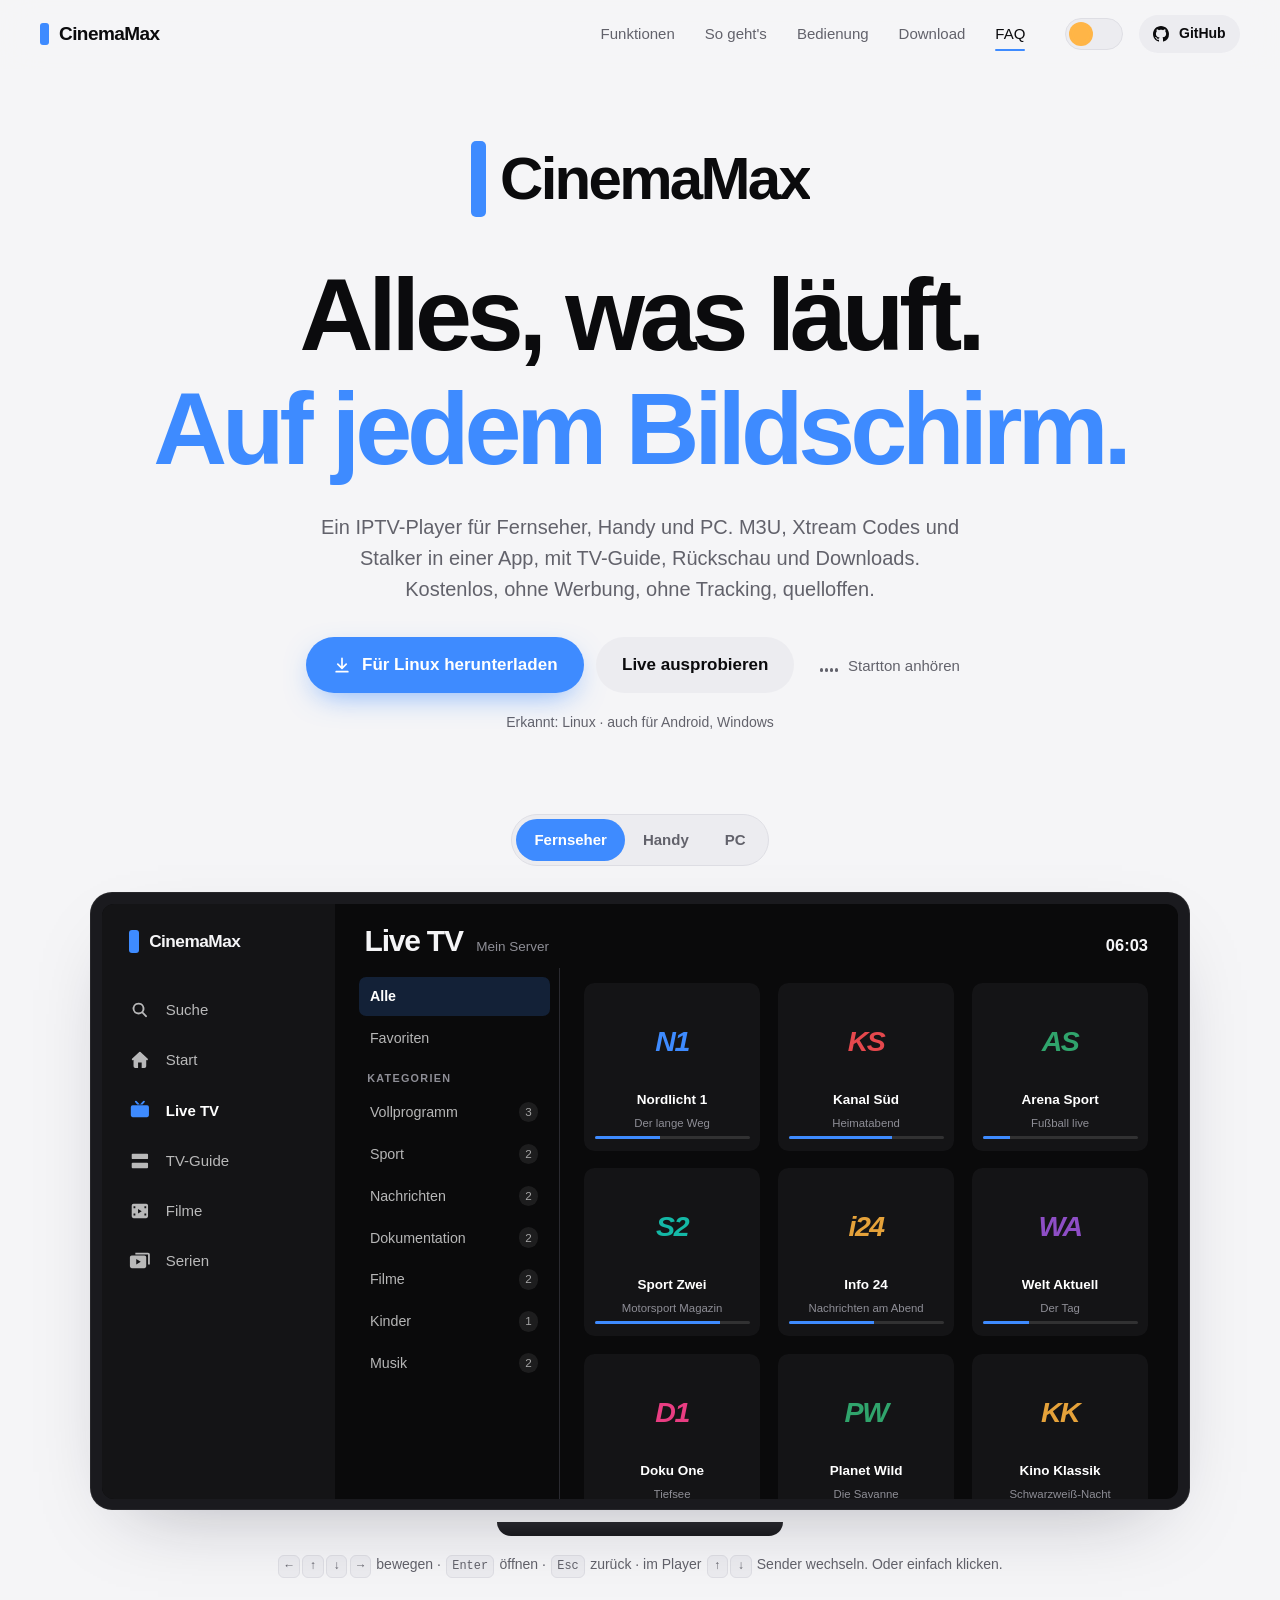
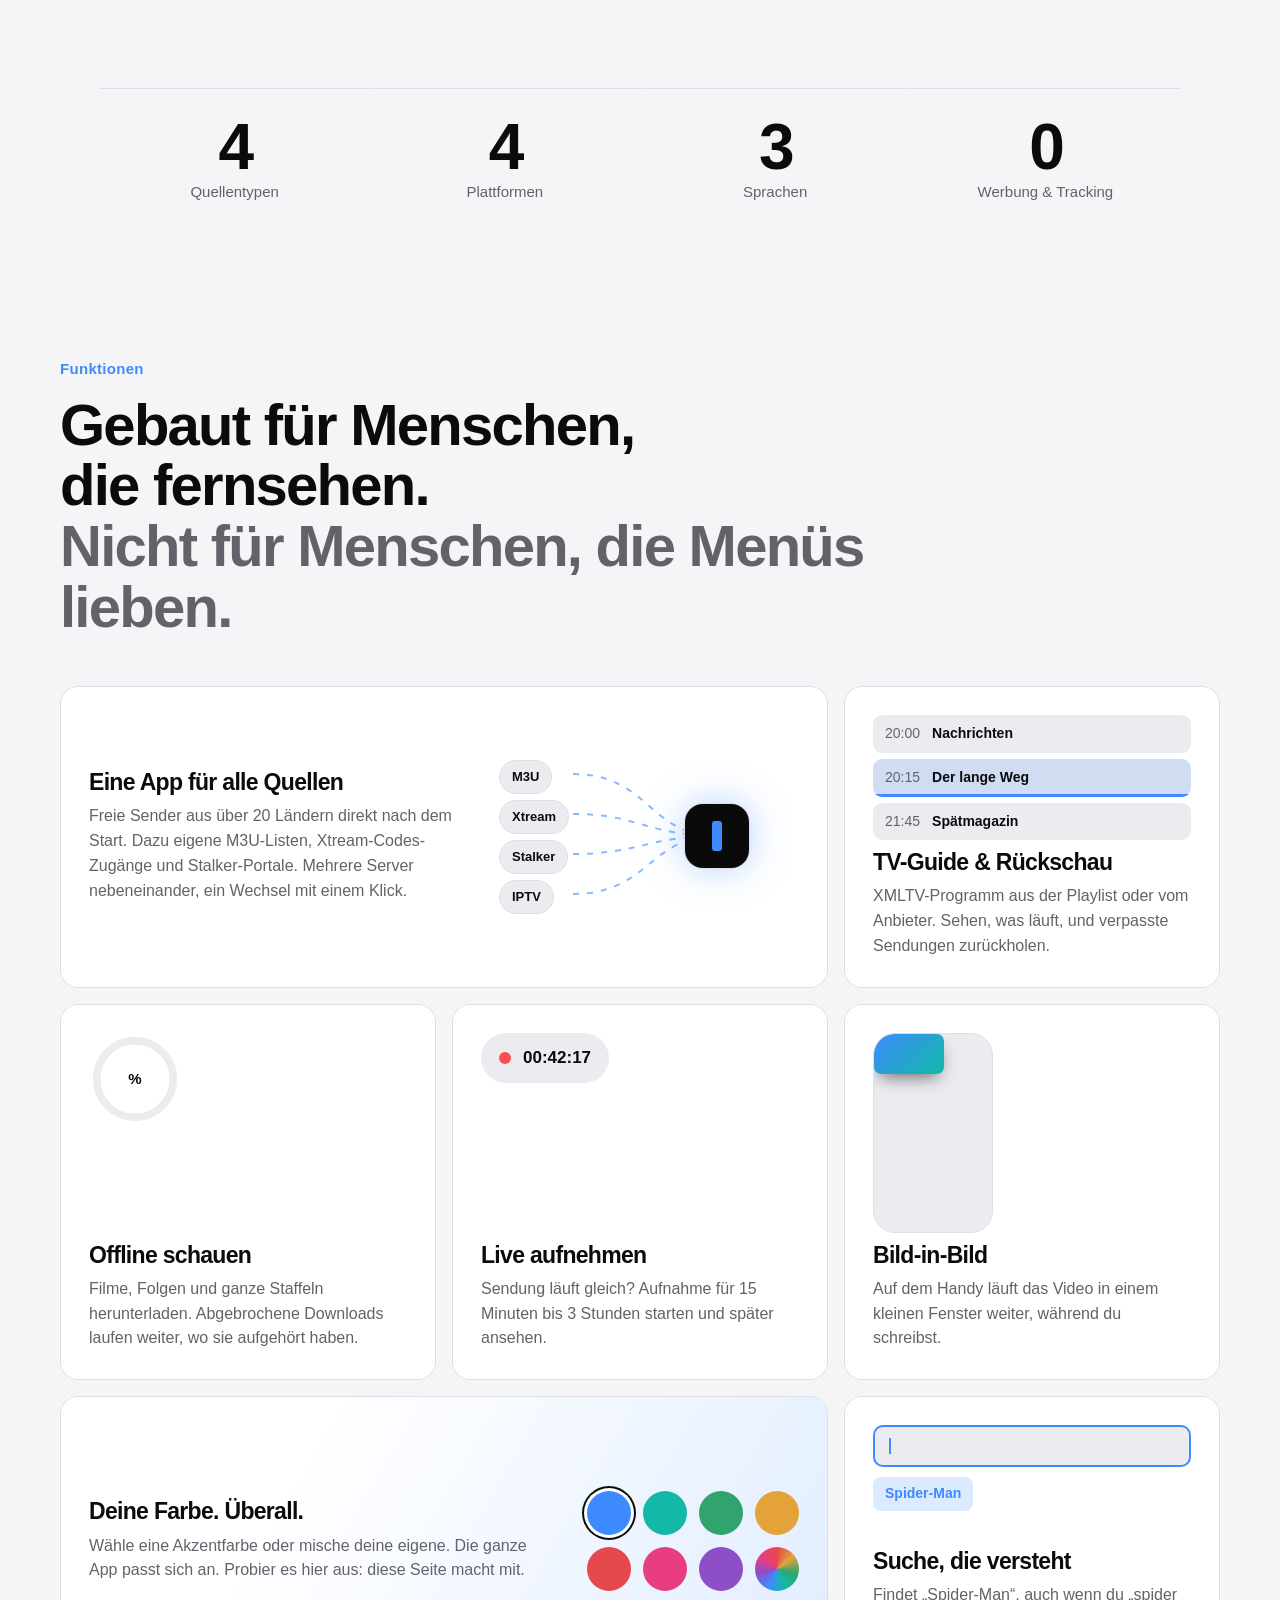
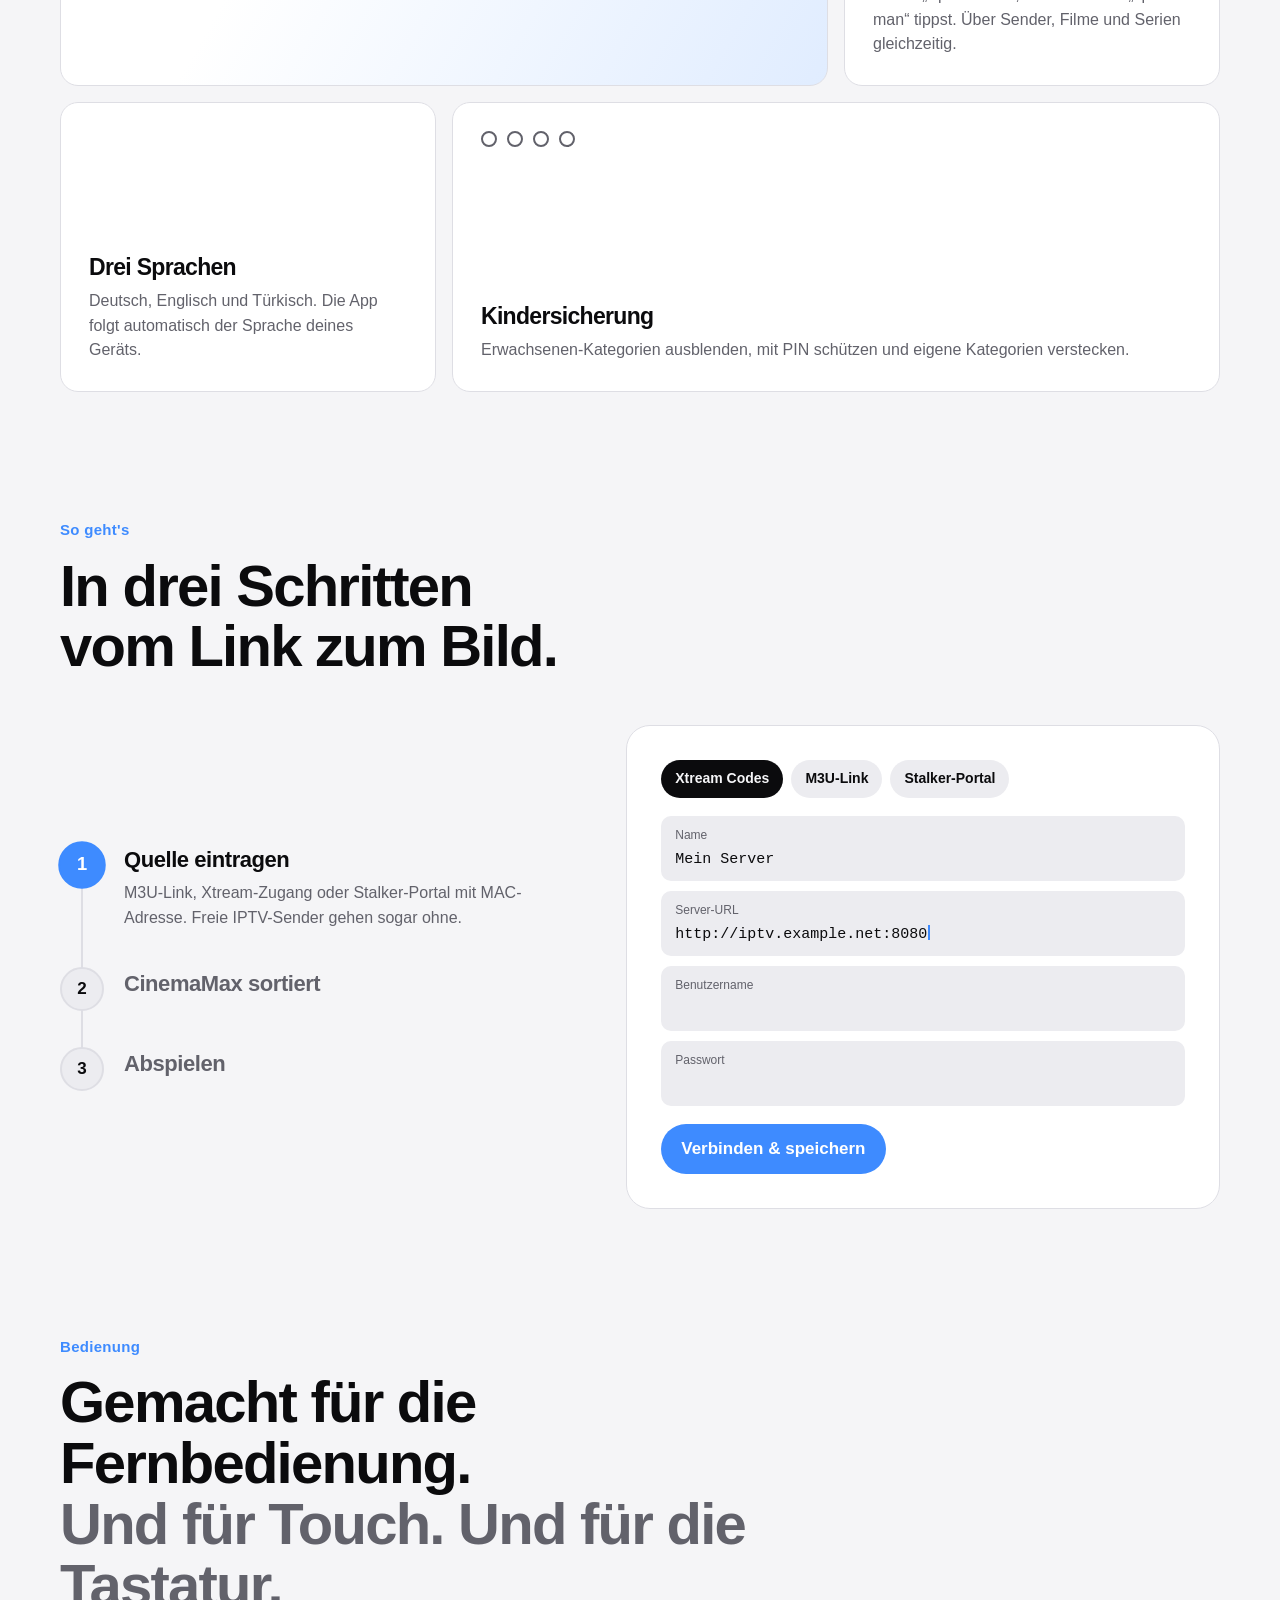
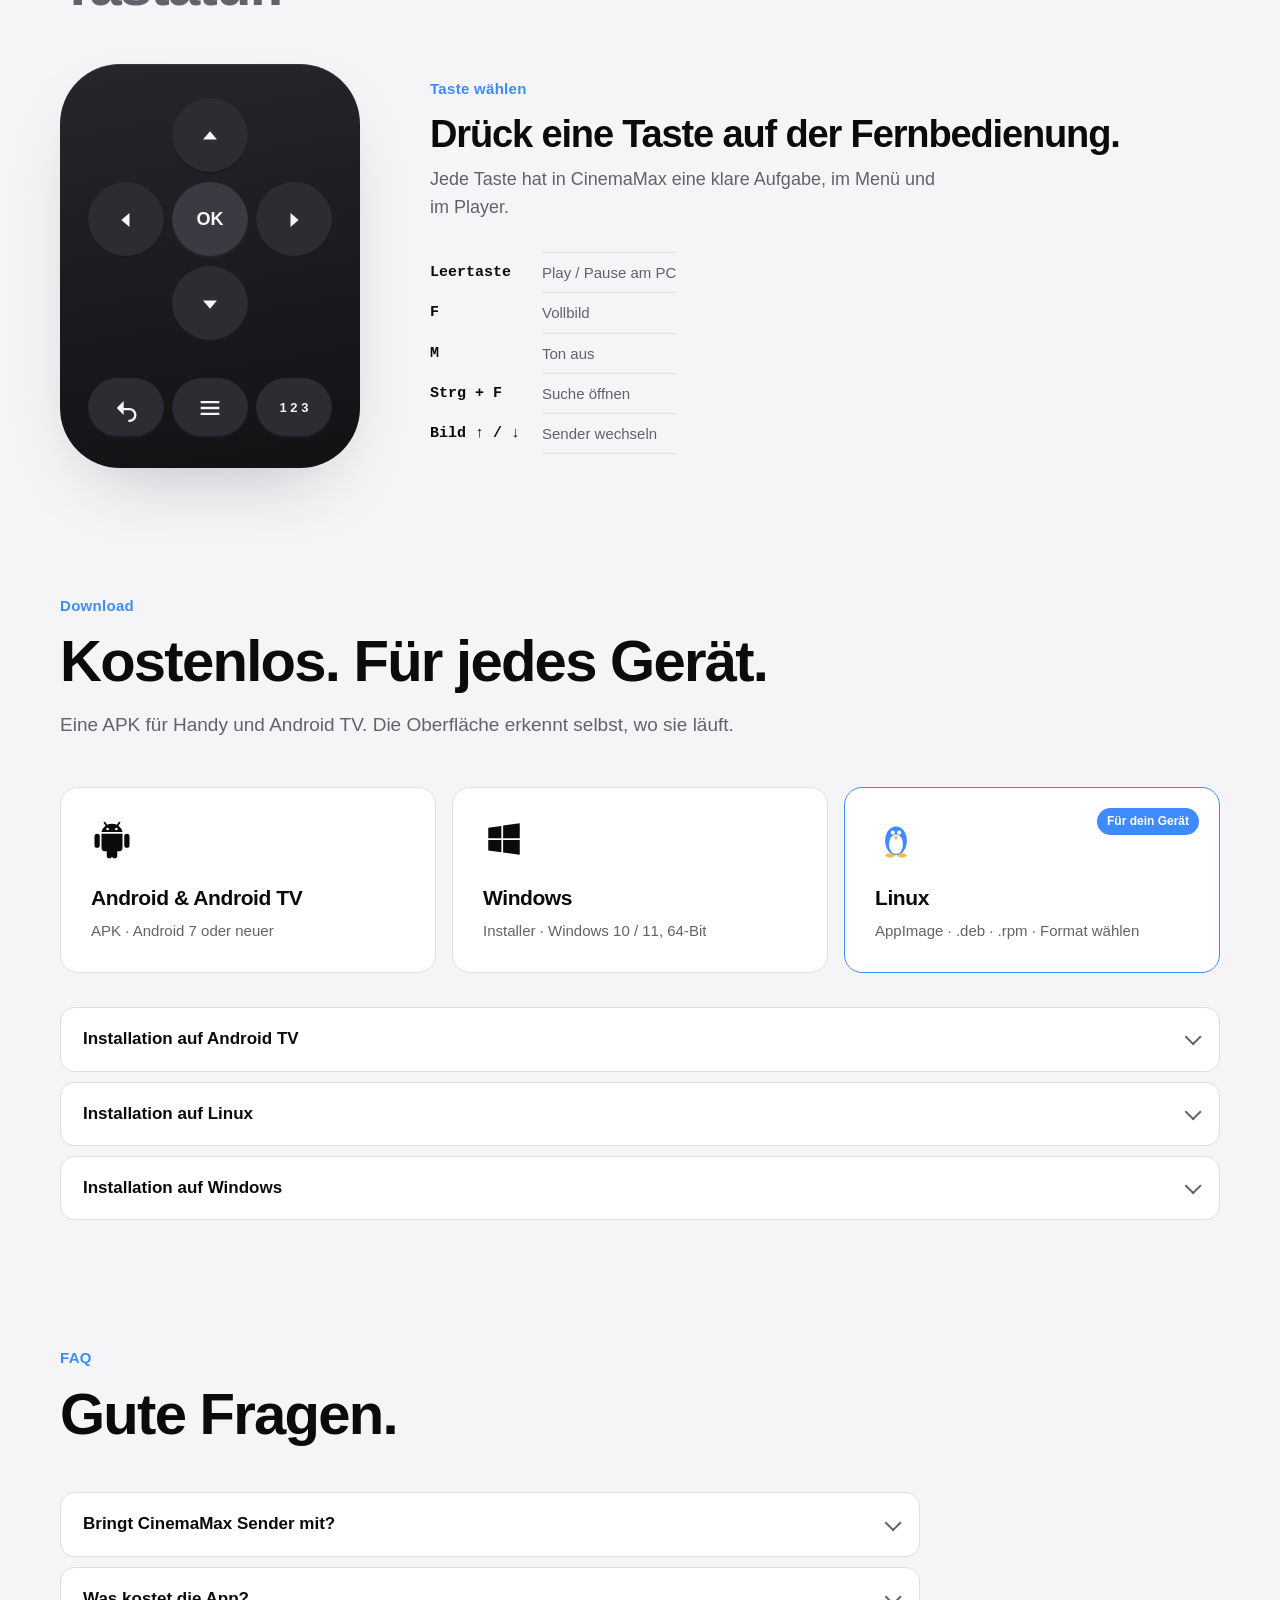
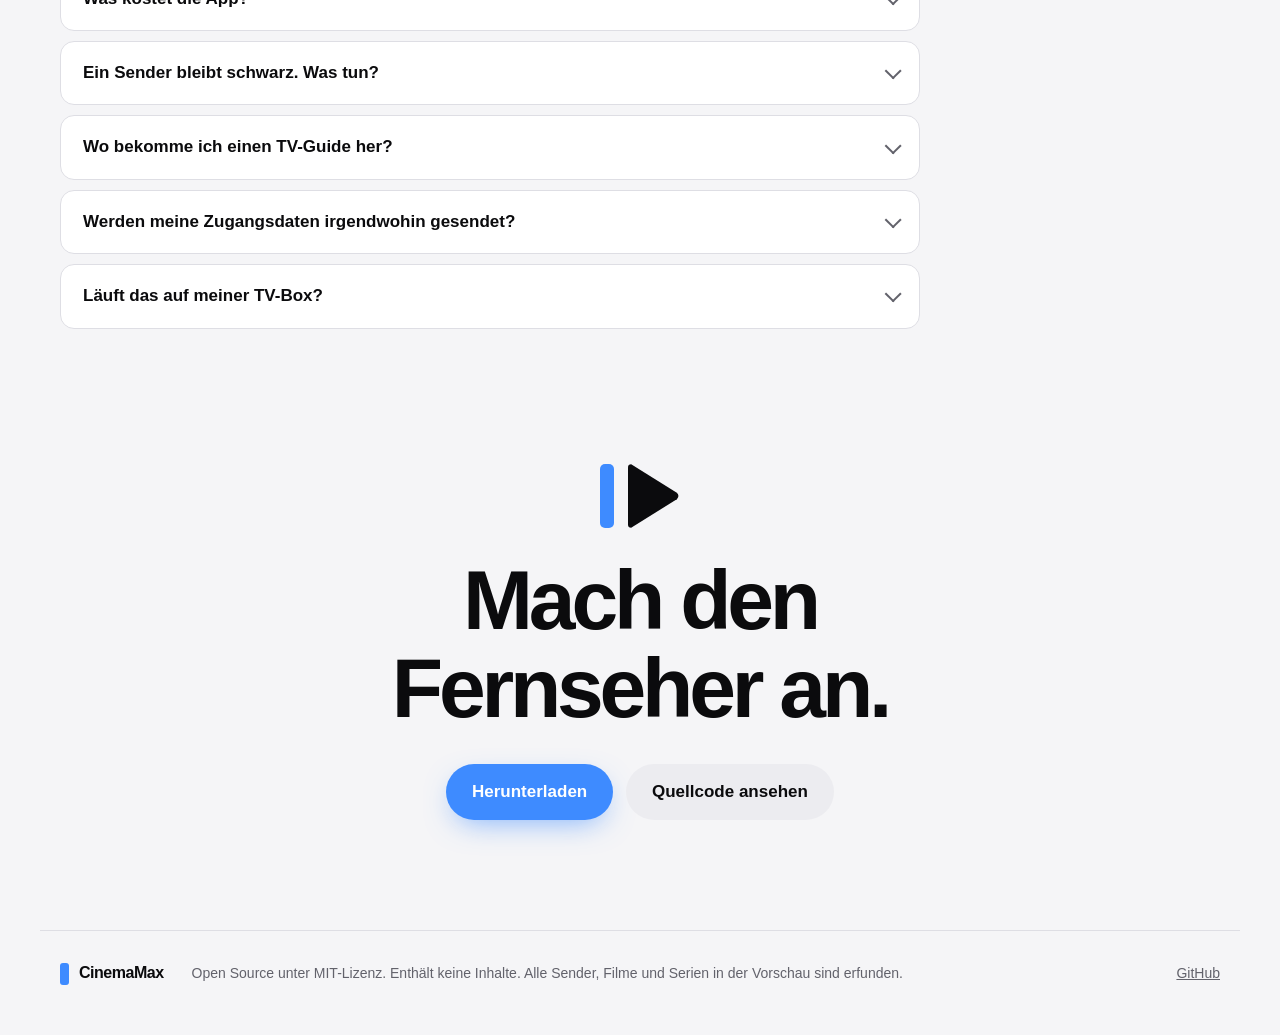
==== commit 7d19dd06: "feat: GPU-Video unter Linux, neuer Player, Windows-Installer - media_kit_video (Linux): GPU-Ausgabe " ====
--- a/docs/index.html
+++ b/docs/index.html
@@ -326,19 +326,35 @@
       </a>
       <a class="platform reveal" data-os="windows" data-asset="windows" href="https://github.com/Emre1001/CinemaMax/releases/latest">
         <svg viewBox="0 0 24 24" aria-hidden="true"><path d="M3 5.5l7.5-1v7H3zm8.5-1.2L21 3v8.5h-9.5zM3 12.5h7.5v7L3 18.5zm8.5 0H21V21l-9.5-1.3z"/></svg>
-        <b>Windows</b><span>ZIP · Windows 10 / 11, 64-Bit</span><i class="pf-badge">Für dein Gerät</i>
+        <b>Windows</b><span>Installer · Windows 10 / 11, 64-Bit</span><i class="pf-badge">Für dein Gerät</i>
       </a>
-      <a class="platform reveal" data-os="linux" data-asset="appimage" href="https://github.com/Emre1001/CinemaMax/releases/latest">
+      <a class="platform reveal" data-os="linux" data-linux-choose href="https://github.com/Emre1001/CinemaMax/releases/latest">
         <svg viewBox="0 0 24 24" aria-hidden="true"><ellipse cx="12" cy="13" rx="6.2" ry="8.2"/><ellipse cx="12" cy="15" rx="4" ry="5.6" fill="var(--surface)"/><circle cx="10.2" cy="8.4" r="1.2" fill="var(--surface)"/><circle cx="13.8" cy="8.4" r="1.2" fill="var(--surface)"/><path d="M10.4 10.6h3.2L12 12.6z" fill="#FFB547"/><ellipse cx="8.6" cy="21.3" rx="2.6" ry="1.2" fill="#FFB547"/><ellipse cx="15.4" cy="21.3" rx="2.6" ry="1.2" fill="#FFB547"/></svg>
-        <b>Linux</b><span>AppImage · .deb · .rpm</span><i class="pf-badge">Für dein Gerät</i>
+        <b>Linux</b><span>AppImage · .deb · .rpm · Format wählen</span><i class="pf-badge">Für dein Gerät</i>
       </a>
     </div>
-    <div class="linux-alt reveal" id="linuxAlt">
-      <span>Linux-Pakete:</span>
-      <a data-asset="appimage" href="https://github.com/Emre1001/CinemaMax/releases/latest">AppImage (jedes Linux)</a>
-      <a data-asset="deb" href="https://github.com/Emre1001/CinemaMax/releases/latest">.deb (Ubuntu, Mint, Debian)</a>
-      <a data-asset="rpm" href="https://github.com/Emre1001/CinemaMax/releases/latest">.rpm (Fedora, openSUSE)</a>
-    </div>
+    <!-- Linux: Paketformat wählen -->
+    <dialog class="linux-dialog" id="linuxDialog" aria-labelledby="linuxDialogTitle">
+      <form method="dialog" class="ld-head">
+        <h3 id="linuxDialogTitle">Welches Linux nutzt du?</h3>
+        <button class="ld-close" value="close" aria-label="Schließen"><svg viewBox="0 0 24 24"><path d="M6.3 6.3a1 1 0 011.4 0L12 10.6l4.3-4.3a1 1 0 111.4 1.4L13.4 12l4.3 4.3a1 1 0 01-1.4 1.4L12 13.4l-4.3 4.3a1 1 0 01-1.4-1.4l4.3-4.3-4.3-4.3a1 1 0 010-1.4z"/></svg></button>
+      </form>
+      <p class="ld-sub">Wähle das passende Paket. Im Zweifel: AppImage läuft überall.</p>
+      <div class="ld-options">
+        <a class="ld-opt" data-asset="deb" data-fmt="deb" href="https://github.com/Emre1001/CinemaMax/releases/latest">
+          <b>.deb</b><span>Ubuntu, Linux Mint, Debian, Pop!_OS, Zorin, elementary</span>
+          <code>sudo apt install ./cinemamax_*_amd64.deb</code><i class="ld-rec">Empfohlen</i>
+        </a>
+        <a class="ld-opt" data-asset="rpm" data-fmt="rpm" href="https://github.com/Emre1001/CinemaMax/releases/latest">
+          <b>.rpm</b><span>Fedora, openSUSE, Nobara, RHEL, Rocky</span>
+          <code>sudo dnf install ./cinemamax-*.x86_64.rpm</code><i class="ld-rec">Empfohlen</i>
+        </a>
+        <a class="ld-opt" data-asset="appimage" data-fmt="appimage" href="https://github.com/Emre1001/CinemaMax/releases/latest">
+          <b>AppImage</b><span>Jedes Linux: Arch, Manjaro, Steam Deck … Ohne Installation, alles dabei.</span>
+          <code>chmod +x CinemaMax-*.AppImage && ./CinemaMax-*.AppImage</code><i class="ld-rec">Empfohlen</i>
+        </a>
+      </div>
+    </dialog>
     <div class="install reveal">
       <details>
         <summary>Installation auf Android TV</summary>
--- a/docs/style.css
+++ b/docs/style.css
@@ -652,3 +652,30 @@
   .intro-tri { display: none; }
 }
 .stage-1 { gap: 40px; }
+
+/* Linux: Paketformat wählen */
+.linux-dialog {
+  width: min(560px, calc(100vw - 32px)); max-height: calc(100vh - 40px); padding: 26px; border: 1px solid var(--line); border-radius: 22px;
+  background: var(--surface); color: var(--text); box-shadow: var(--shadow);
+}
+.linux-dialog[open] { animation: dlgIn .45s var(--ease-out); }
+.linux-dialog::backdrop { background: rgba(0, 0, 0, .55); backdrop-filter: blur(6px); animation: fadeOnly .3s; }
+@keyframes dlgIn { from { opacity: 0; transform: translateY(18px) scale(.97); } }
+@keyframes fadeOnly { from { opacity: 0; } }
+.ld-head { display: flex; align-items: center; justify-content: space-between; gap: 16px; margin: 0; }
+.ld-head h3 { font-size: 24px; font-weight: 800; }
+.ld-close { display: grid; place-items: center; width: 38px; height: 38px; border-radius: 50%; background: var(--surface2); }
+.ld-close svg { width: 18px; fill: currentColor; }
+.ld-sub { margin: 8px 0 18px; color: var(--dim); }
+.ld-options { display: grid; gap: 10px; }
+.ld-opt {
+  position: relative; display: flex; flex-direction: column; gap: 4px; padding: 16px 18px; border-radius: 14px; text-decoration: none;
+  background: var(--surface2); border: 2px solid transparent; transition: border-color .25s, transform .3s var(--ease-out);
+}
+.ld-opt b { font-size: 18px; }
+.ld-opt span { color: var(--dim); font-size: 14px; }
+.ld-opt code { margin-top: 6px; font-size: 12.5px; color: var(--dim); overflow-wrap: anywhere; }
+.ld-opt:hover, .ld-opt:focus-visible { border-color: var(--accent); transform: translateX(4px); outline: none; }
+.ld-rec { position: absolute; top: 14px; right: 14px; padding: 3px 9px; border-radius: 100px; background: var(--accent); color: var(--on-accent); font-style: normal; font-size: 12px; font-weight: 700; display: none; }
+.ld-opt.rec { border-color: color-mix(in srgb, var(--accent) 60%, transparent); }
+.ld-opt.rec .ld-rec { display: inline-block; }
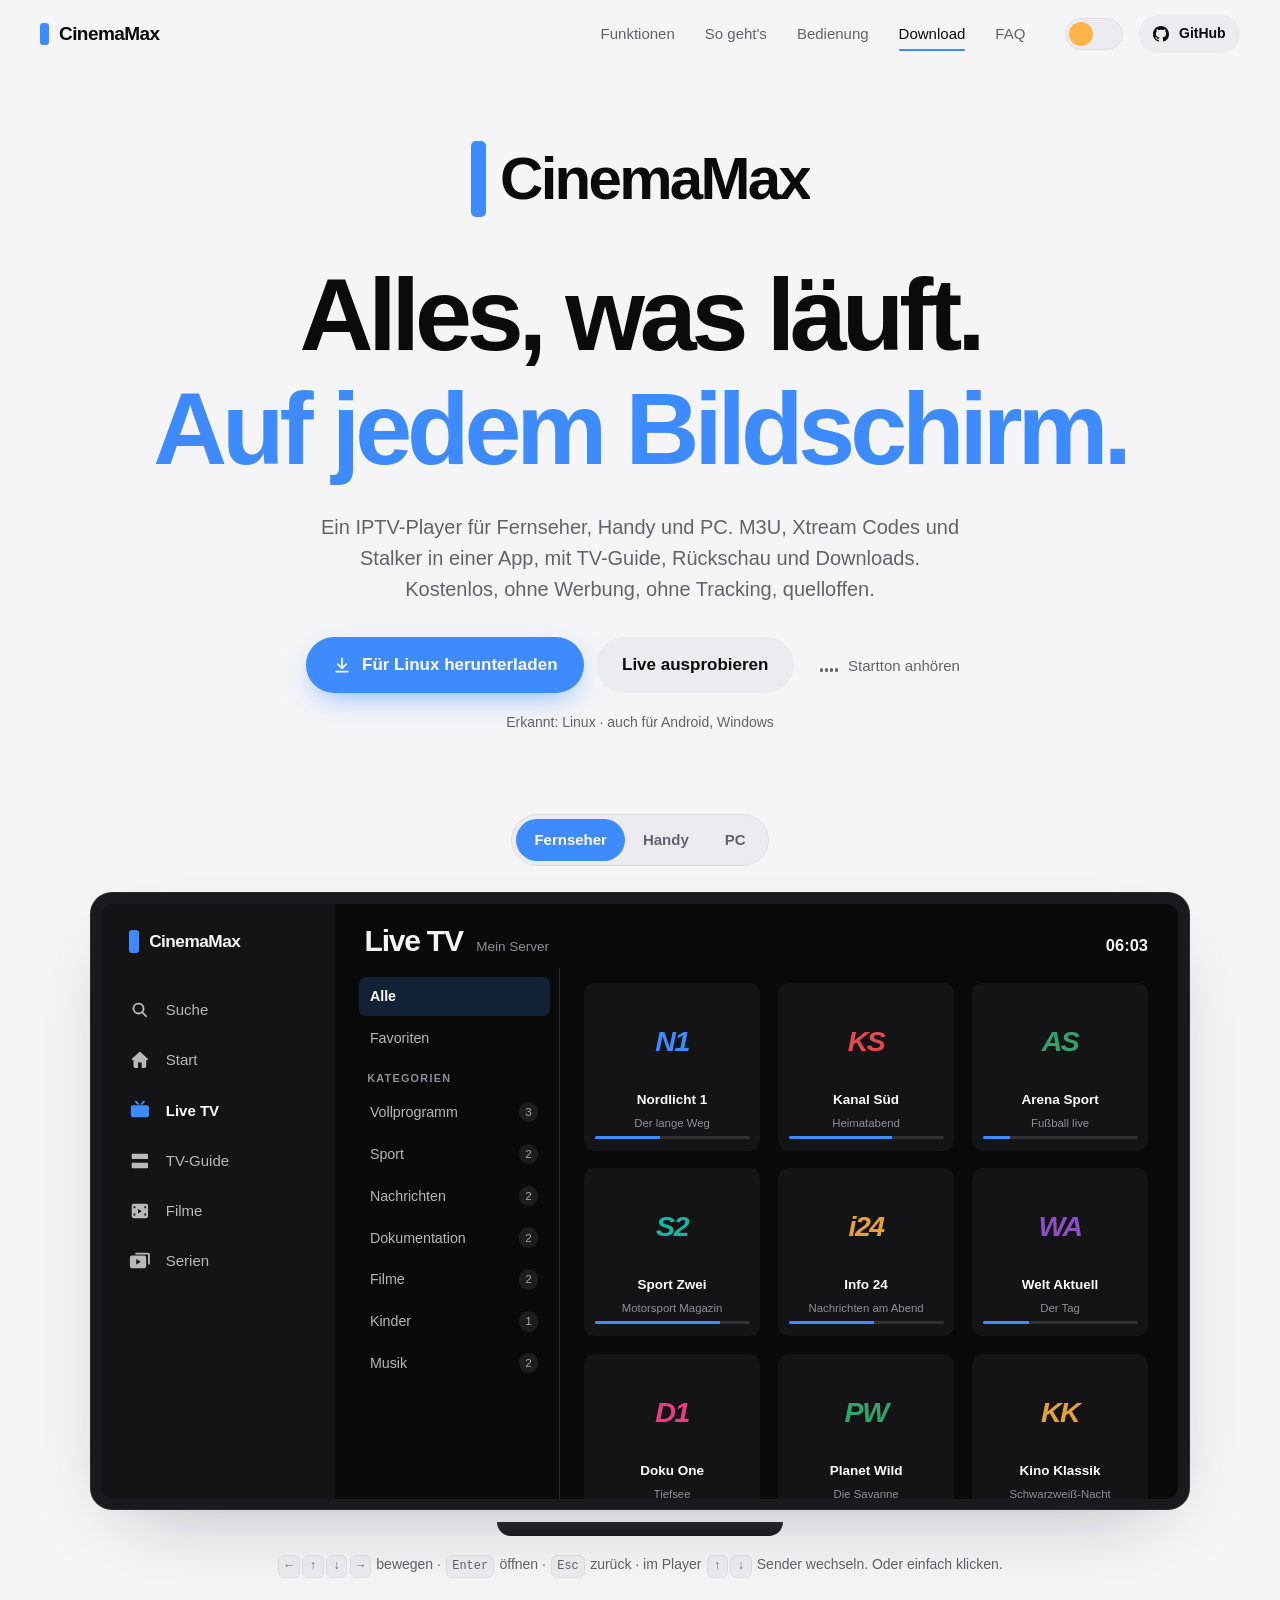
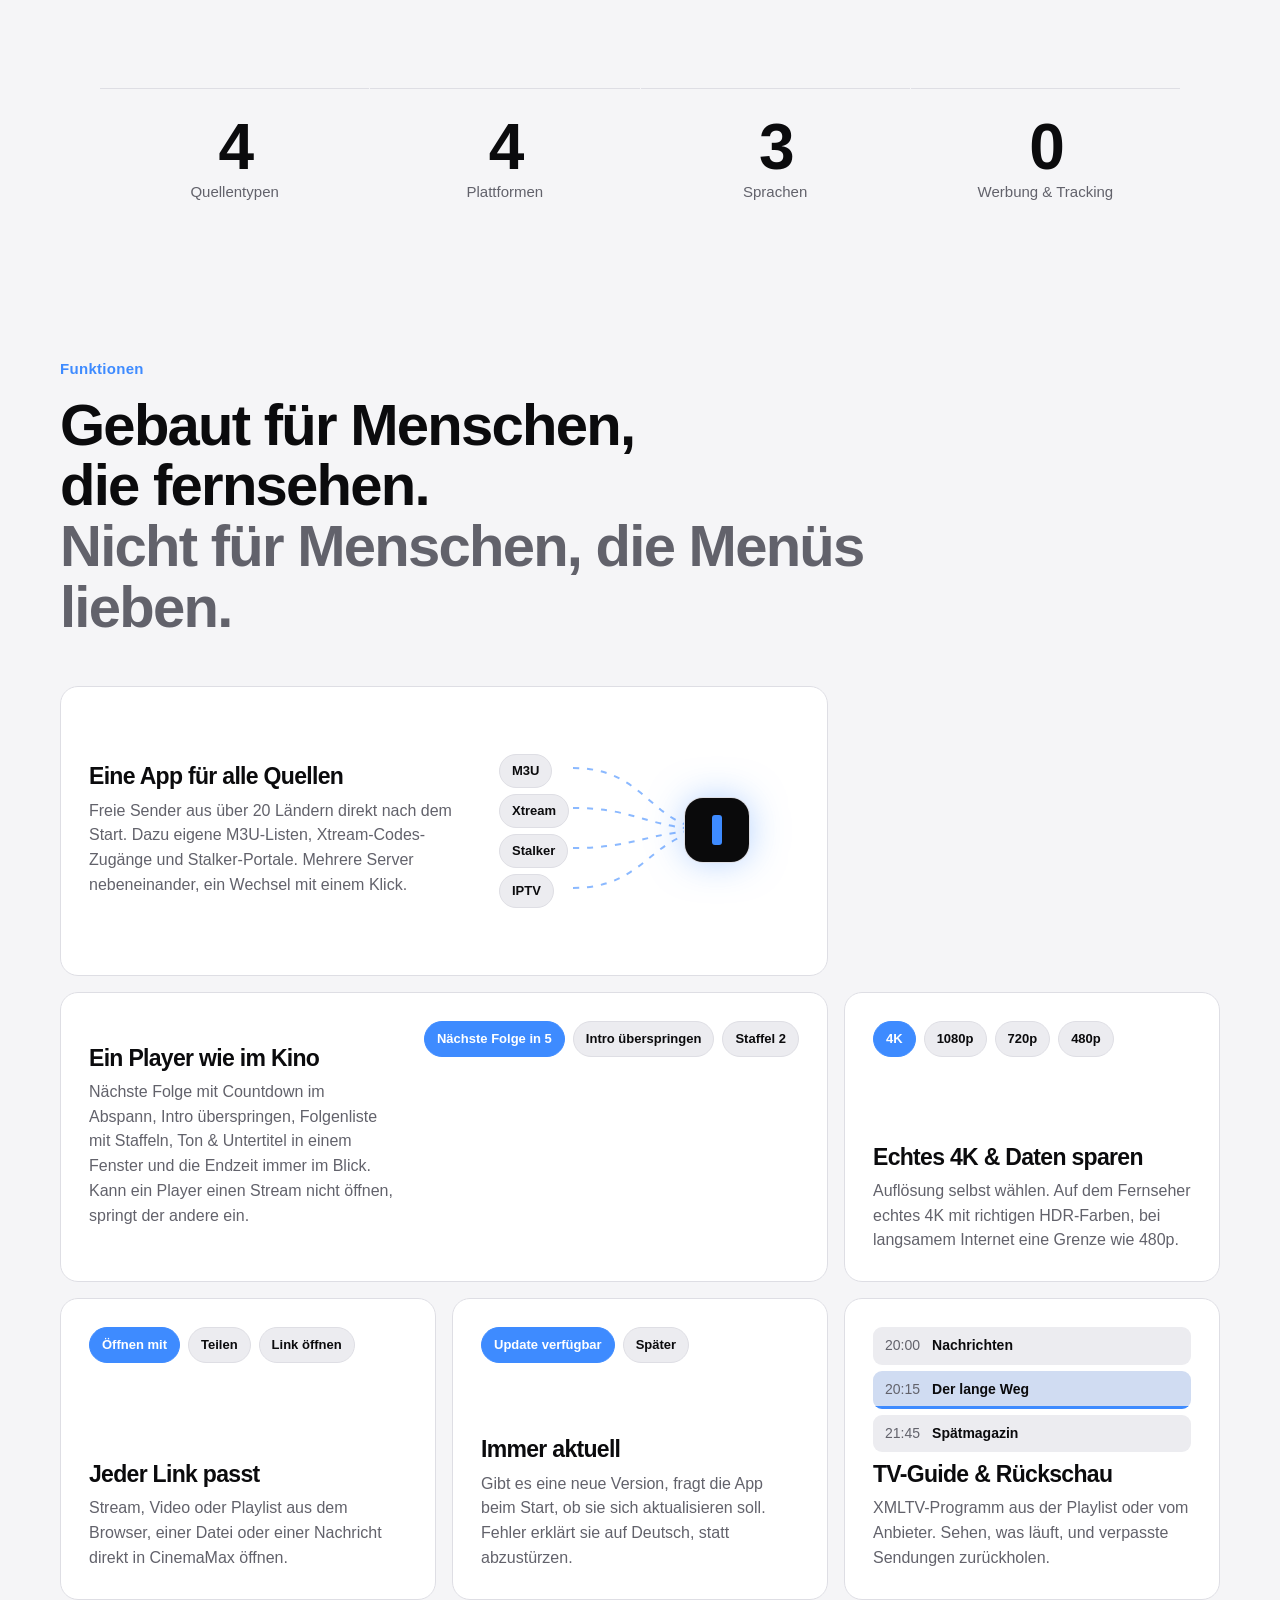
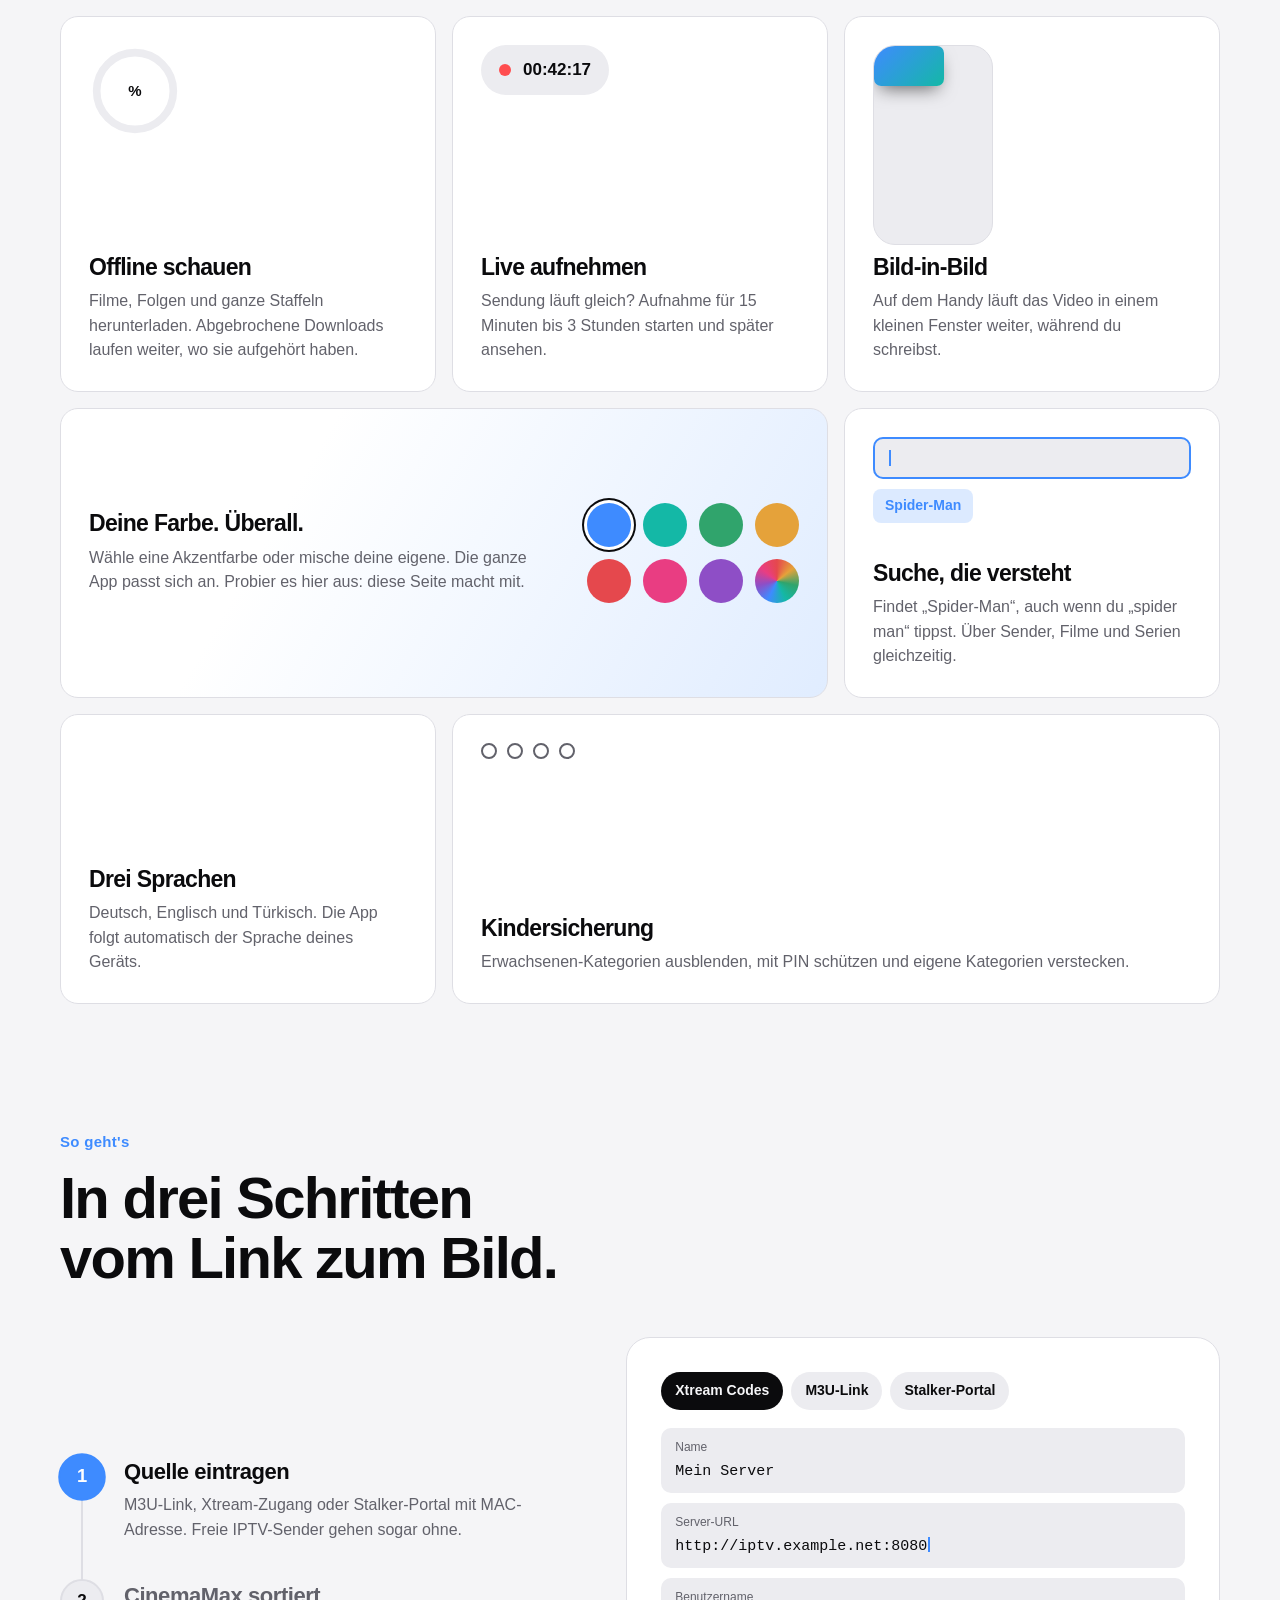
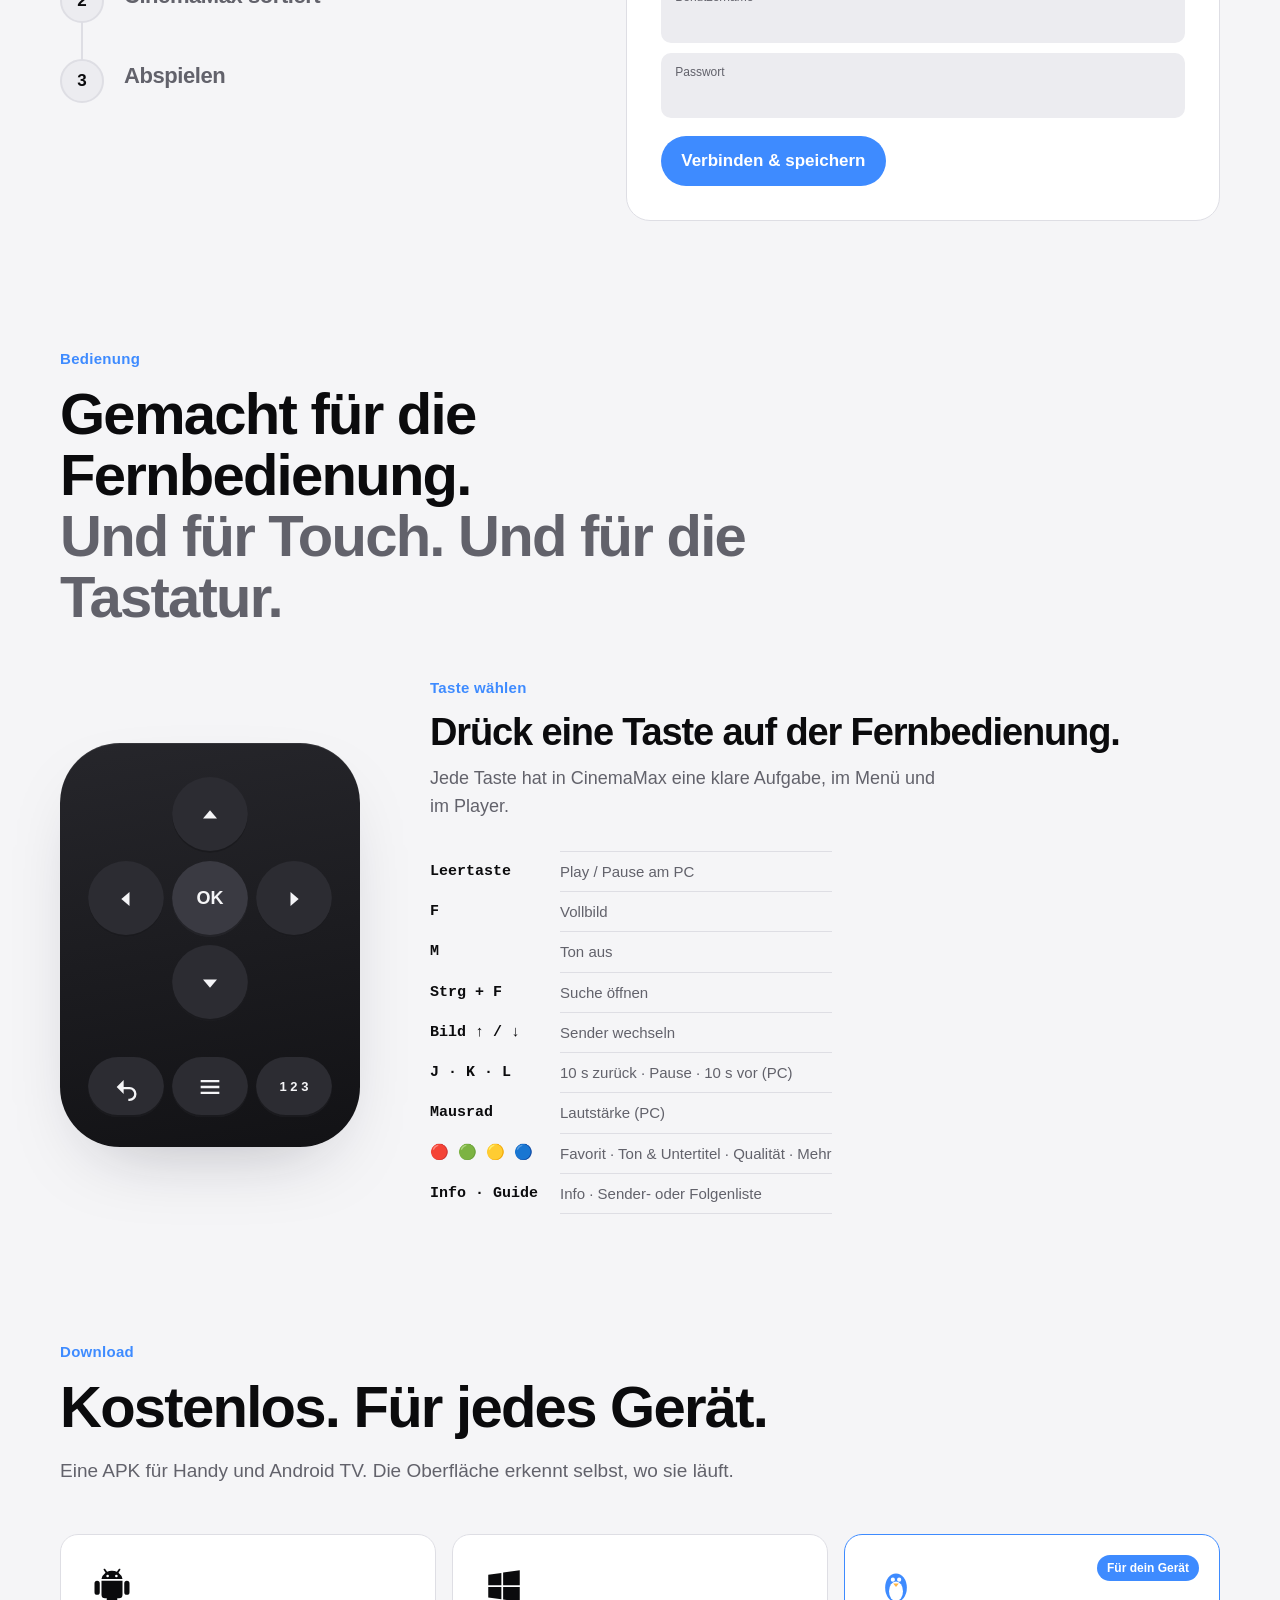
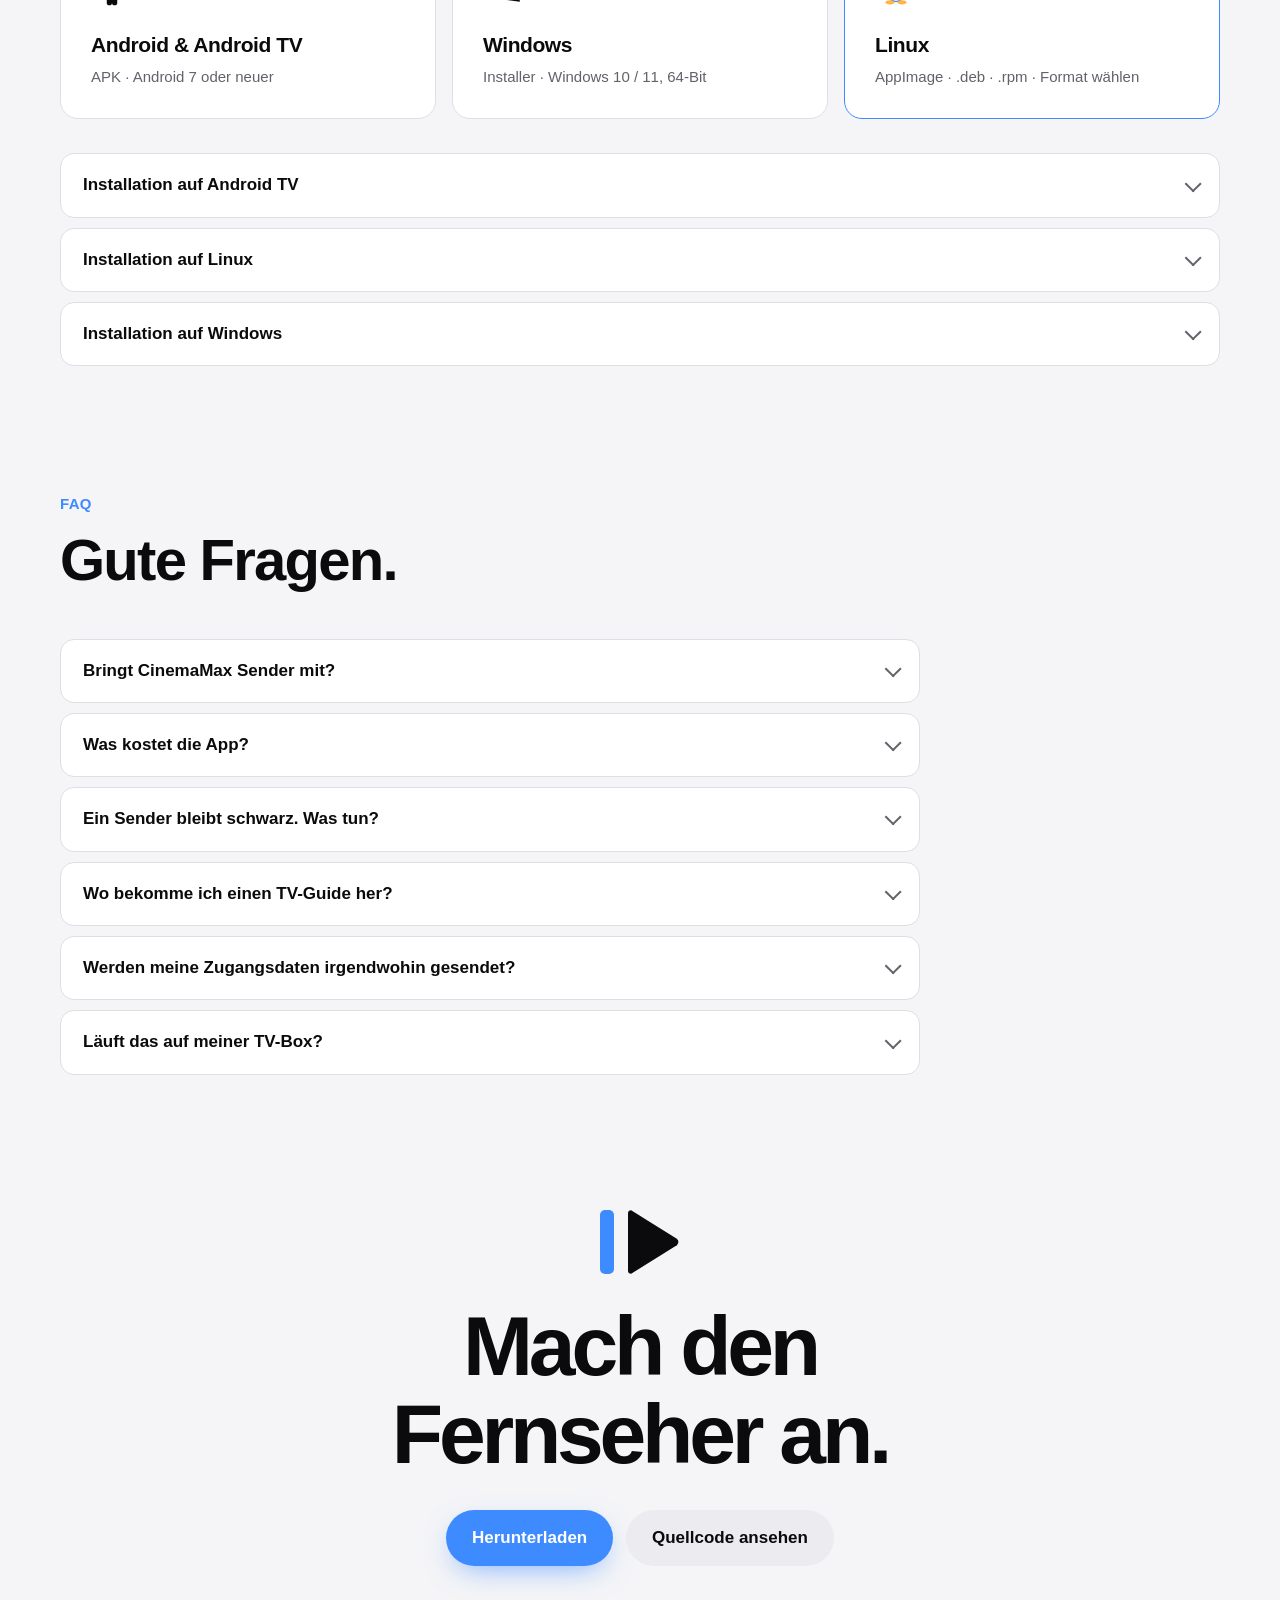
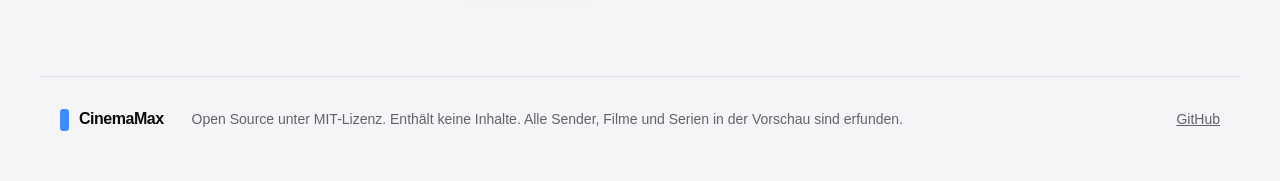
==== commit ba0d1e63: "docs: Website um Player, 4K, Datensparen, Links, Updates und Tasten ergänzt Co-Authored-By: Claude O" ====
--- a/docs/index.html
+++ b/docs/index.html
@@ -166,6 +166,32 @@
         </div>
       </article>
 
+      <article class="card card-wide reveal" tabindex="0">
+        <div class="card-copy">
+          <h3>Ein Player wie im Kino</h3>
+          <p>Nächste Folge mit Countdown im Abspann, Intro überspringen, Folgenliste mit Staffeln, Ton &amp; Untertitel in einem Fenster und die Endzeit immer im Blick. Kann ein Player einen Stream nicht öffnen, springt der andere ein.</p>
+        </div>
+        <div class="mini-tags" aria-hidden="true"><span>Nächste Folge in 5</span><span>Intro überspringen</span><span>Staffel 2</span></div>
+      </article>
+
+      <article class="card reveal" tabindex="0">
+        <div class="mini-tags" aria-hidden="true"><span>4K</span><span>1080p</span><span>720p</span><span>480p</span></div>
+        <h3>Echtes 4K &amp; Daten sparen</h3>
+        <p>Auflösung selbst wählen. Auf dem Fernseher echtes 4K mit richtigen HDR-Farben, bei langsamem Internet eine Grenze wie 480p.</p>
+      </article>
+
+      <article class="card reveal" tabindex="0">
+        <div class="mini-tags" aria-hidden="true"><span>Öffnen mit</span><span>Teilen</span><span>Link öffnen</span></div>
+        <h3>Jeder Link passt</h3>
+        <p>Stream, Video oder Playlist aus dem Browser, einer Datei oder einer Nachricht direkt in CinemaMax öffnen.</p>
+      </article>
+
+      <article class="card reveal" tabindex="0">
+        <div class="mini-tags" aria-hidden="true"><span>Update verfügbar</span><span>Später</span></div>
+        <h3>Immer aktuell</h3>
+        <p>Gibt es eine neue Version, fragt die App beim Start, ob sie sich aktualisieren soll. Fehler erklärt sie auf Deutsch, statt abzustürzen.</p>
+      </article>
+
       <article class="card reveal" tabindex="0">
         <div class="mini-guide" aria-hidden="true">
           <div class="mg-row"><i>20:00</i><b>Nachrichten</b></div>
@@ -307,6 +333,10 @@
           <tr><th>M</th><td>Ton aus</td></tr>
           <tr><th>Strg + F</th><td>Suche öffnen</td></tr>
           <tr><th>Bild ↑ / ↓</th><td>Sender wechseln</td></tr>
+          <tr><th>J · K · L</th><td>10 s zurück · Pause · 10 s vor (PC)</td></tr>
+          <tr><th>Mausrad</th><td>Lautstärke (PC)</td></tr>
+          <tr><th>🔴 🟢 🟡 🔵</th><td>Favorit · Ton &amp; Untertitel · Qualität · Mehr</td></tr>
+          <tr><th>Info · Guide</th><td>Info · Sender- oder Folgenliste</td></tr>
         </table>
       </div>
     </div>
--- a/docs/style.css
+++ b/docs/style.css
@@ -438,7 +438,7 @@
 
 /* Kleine Animationen in den Karten (laufen nur, wenn sichtbar) */
 .card > div[aria-hidden], .card .sources-visual, .card .swatches { flex-shrink: 0; }
-.mini-guide, .mini-dl, .mini-rec, .mini-pip, .mini-search, .mini-lang, .mini-pin { margin-bottom: auto; }
+.mini-guide, .mini-dl, .mini-rec, .mini-pip, .mini-search, .mini-lang, .mini-pin, .mini-tags { margin-bottom: auto; }
 .card:not(.in) * { animation-play-state: paused !important; }
 
 .sources-visual { position: relative; width: 300px; height: 170px; }
@@ -489,6 +489,11 @@
 .mini-lang span { position: absolute; font-size: 32px; font-weight: 800; letter-spacing: -.04em; opacity: 0; animation: lang 6s var(--ease) infinite; }
 .mini-lang span:nth-child(2) { animation-delay: 2s; } .mini-lang span:nth-child(3) { animation-delay: 4s; }
 @keyframes lang { 0% { opacity: 0; transform: translateY(100%); } 8%, 28% { opacity: 1; transform: none; } 36%, 100% { opacity: 0; transform: translateY(-100%); } }
+
+/* Neue Funktionen: Knöpfe wie in der App, der erste in Akzentfarbe */
+.mini-tags { display: flex; flex-wrap: wrap; gap: 8px; }
+.mini-tags span { padding: 7px 12px; border-radius: 999px; background: var(--surface2); border: 1px solid var(--line); font-size: 13px; font-weight: 700; }
+.mini-tags span:first-child { background: var(--accent); border-color: var(--accent); color: #fff; }
 
 .mini-pin { display: flex; gap: 10px; }
 .mini-pin i { width: 16px; height: 16px; border-radius: 50%; border: 2px solid var(--dim); animation: pin 3.2s infinite; }
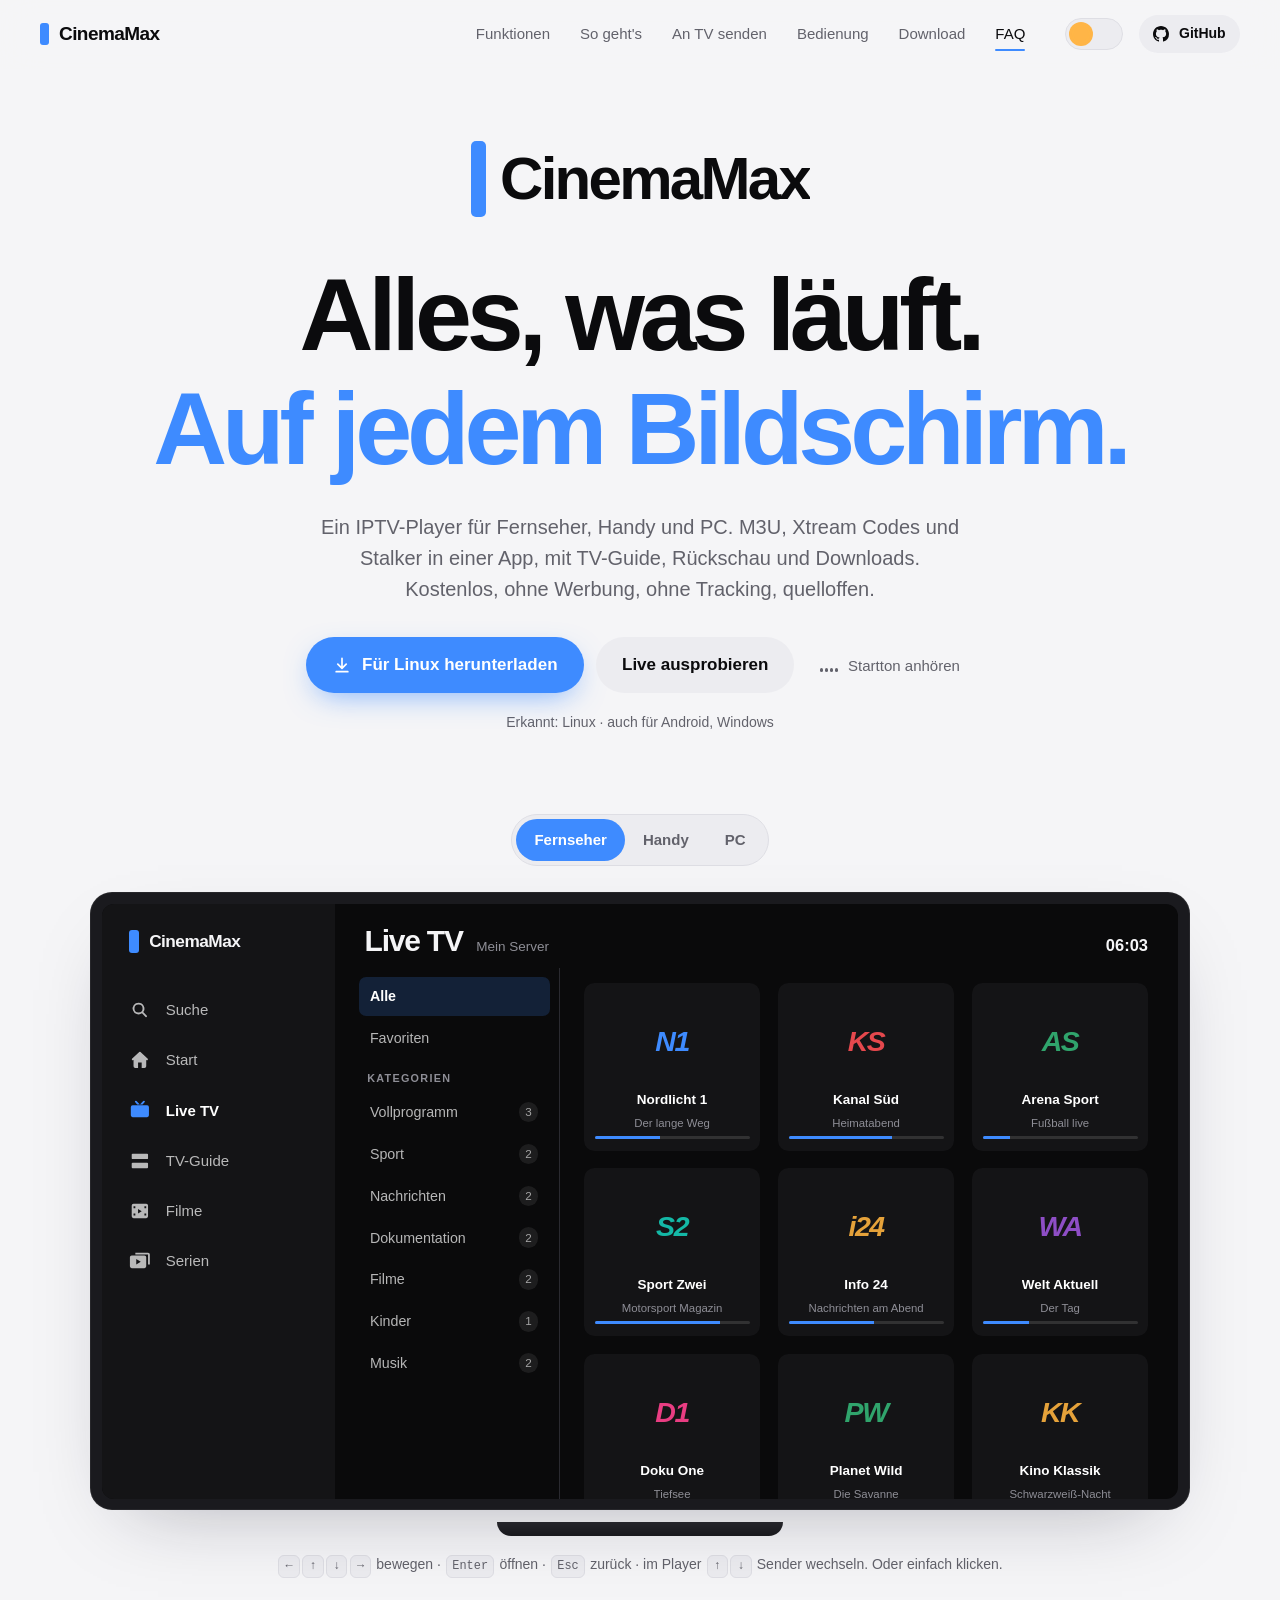
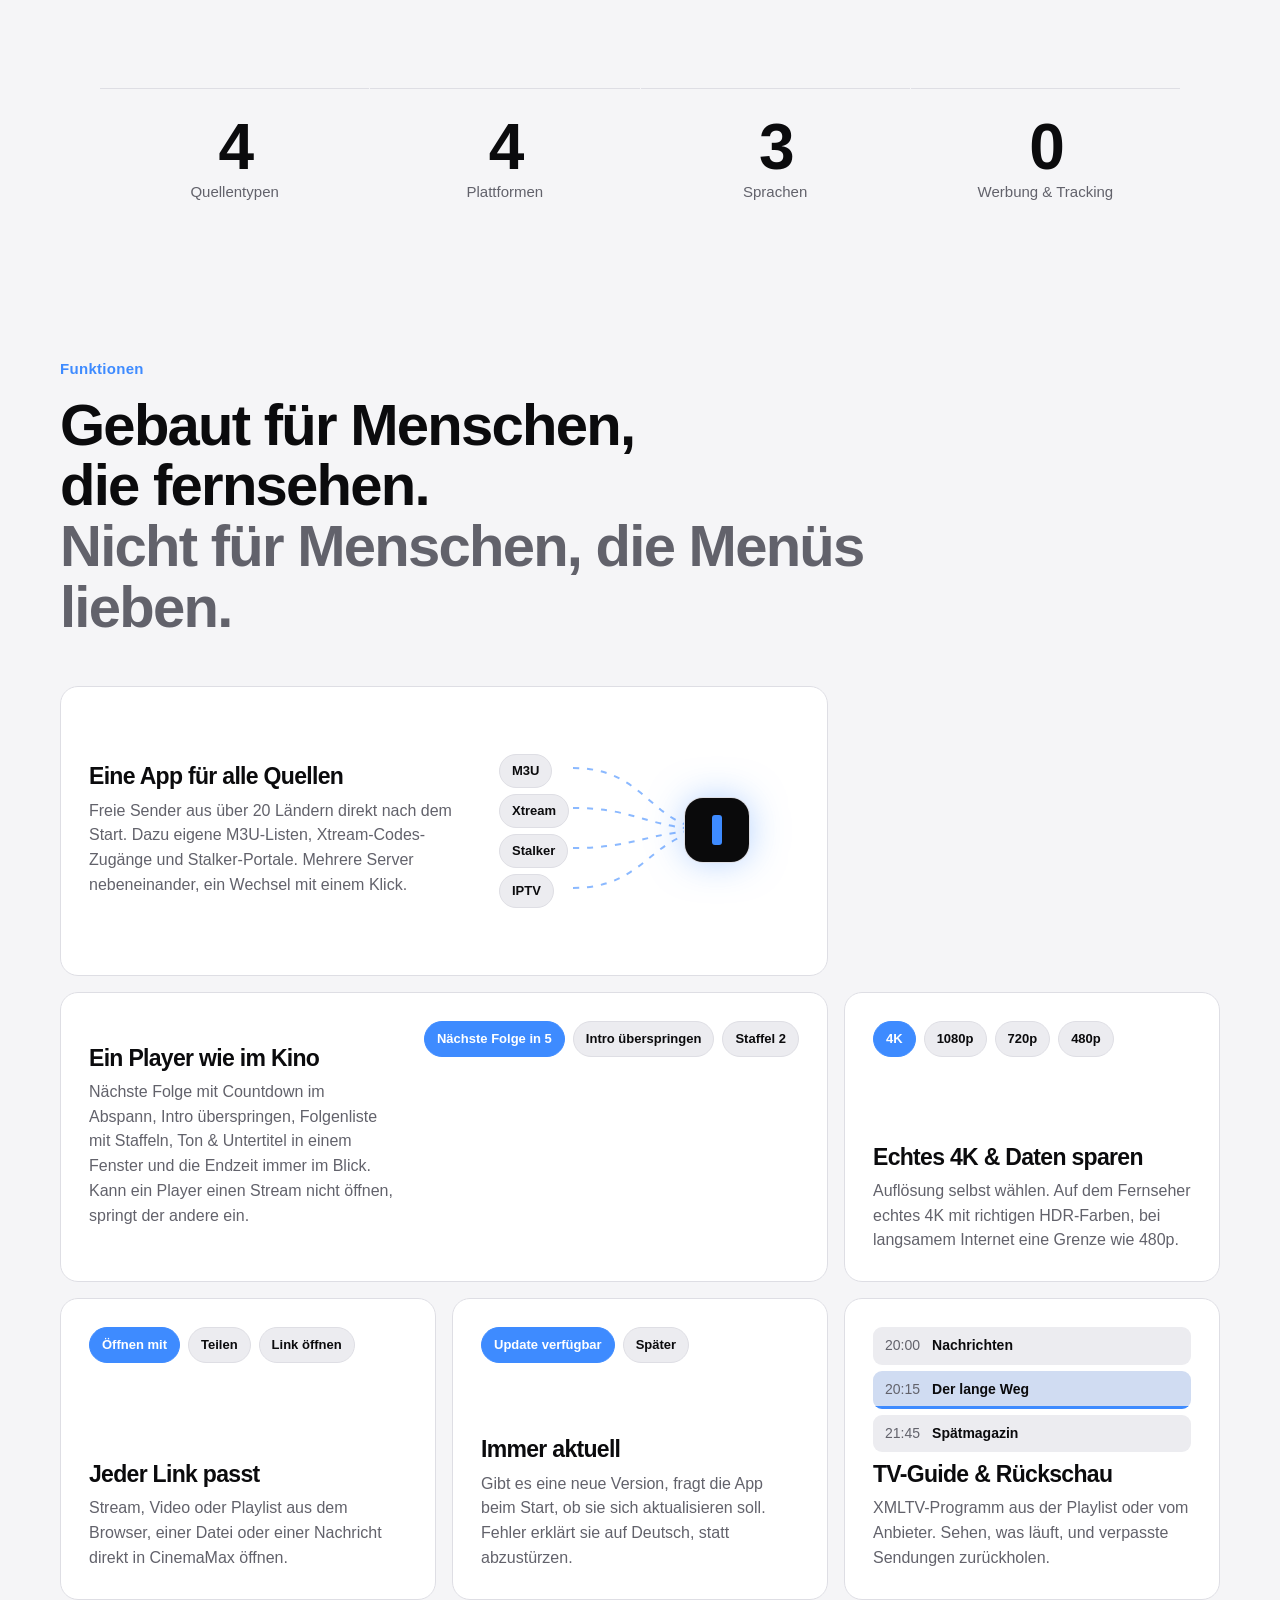
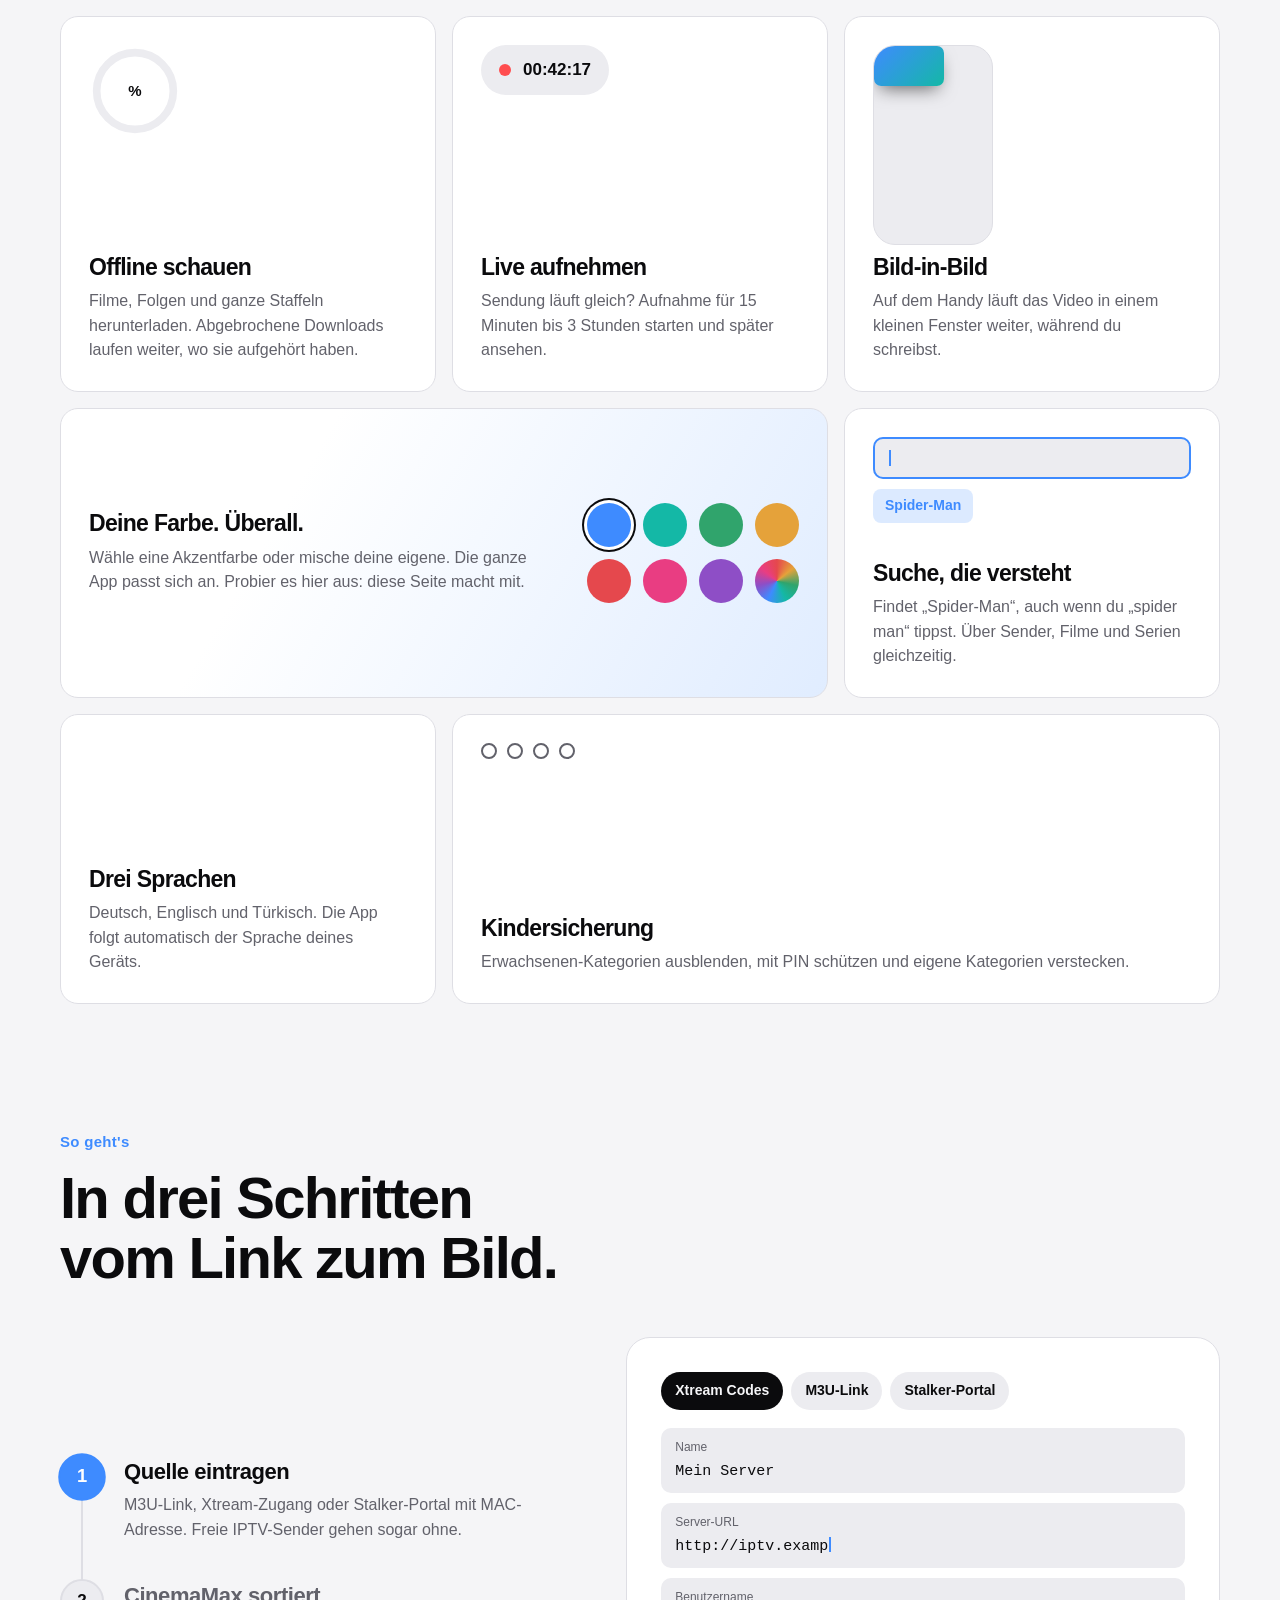
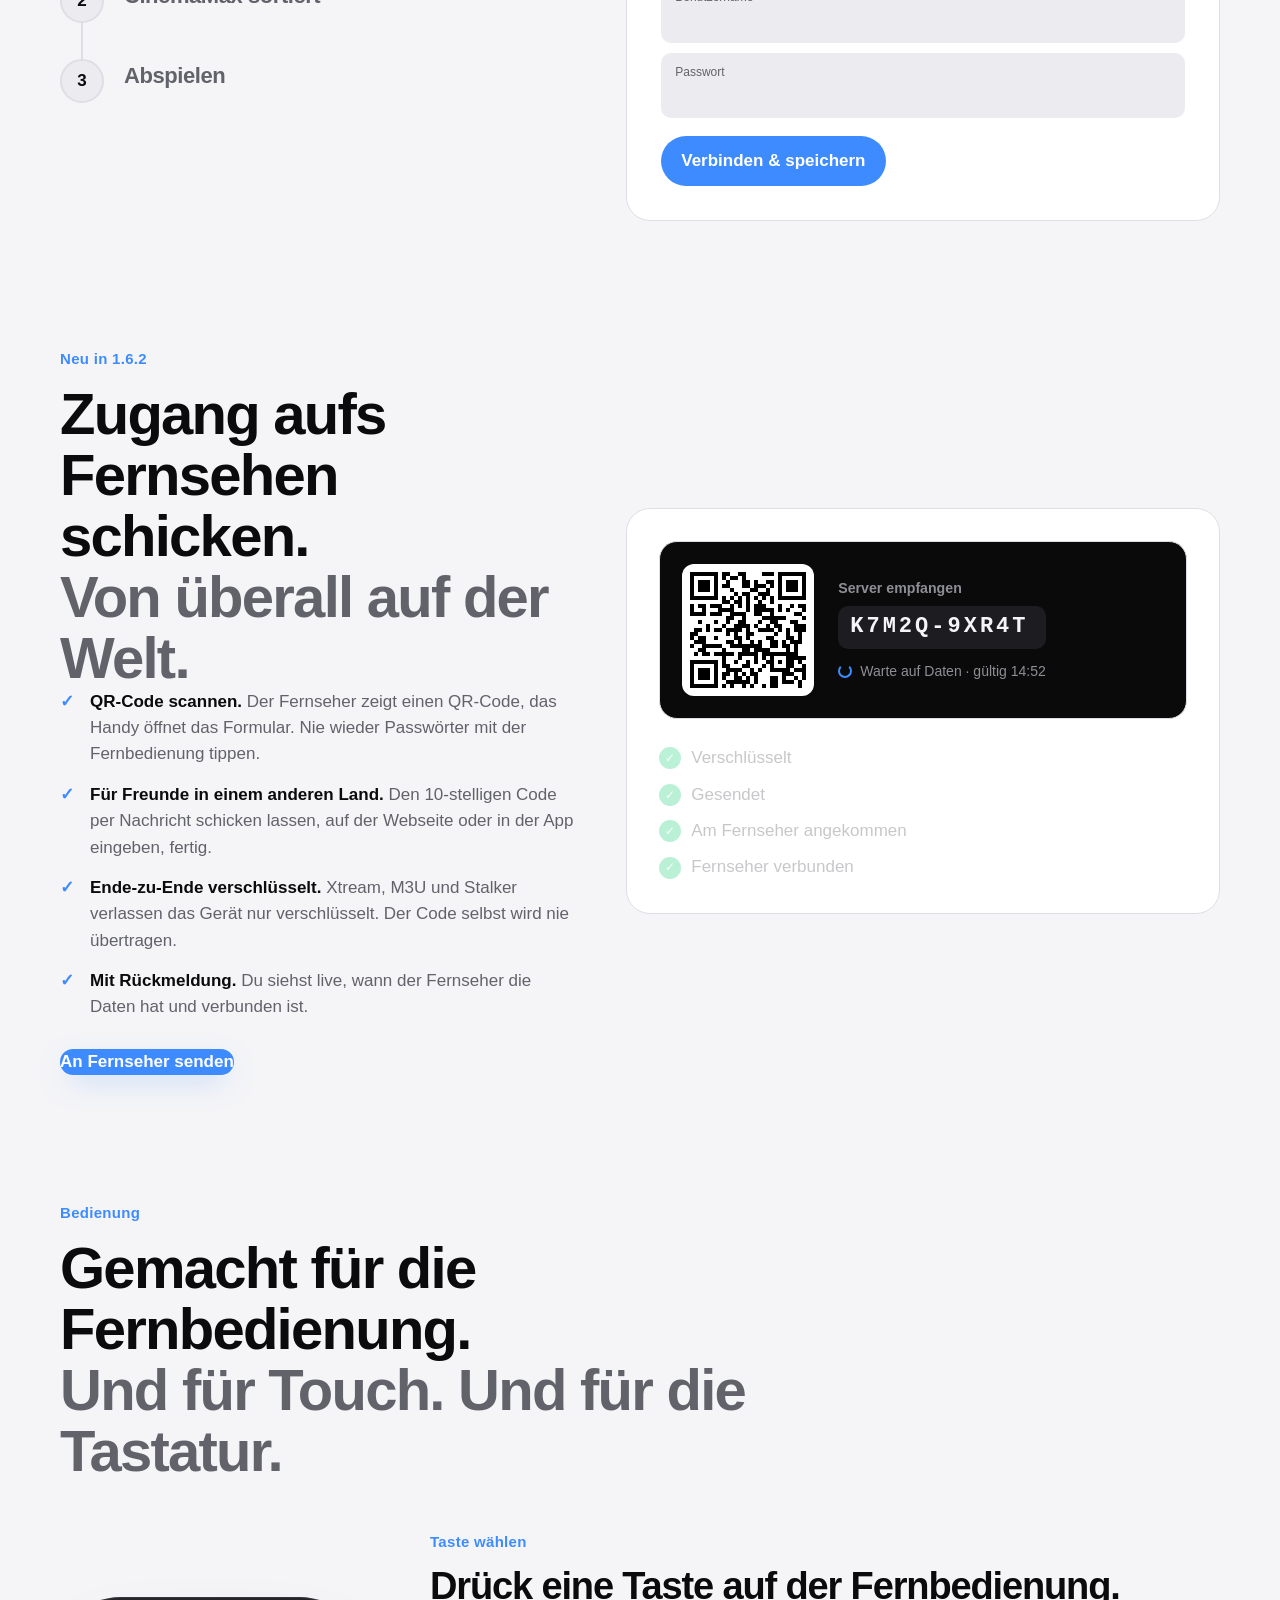
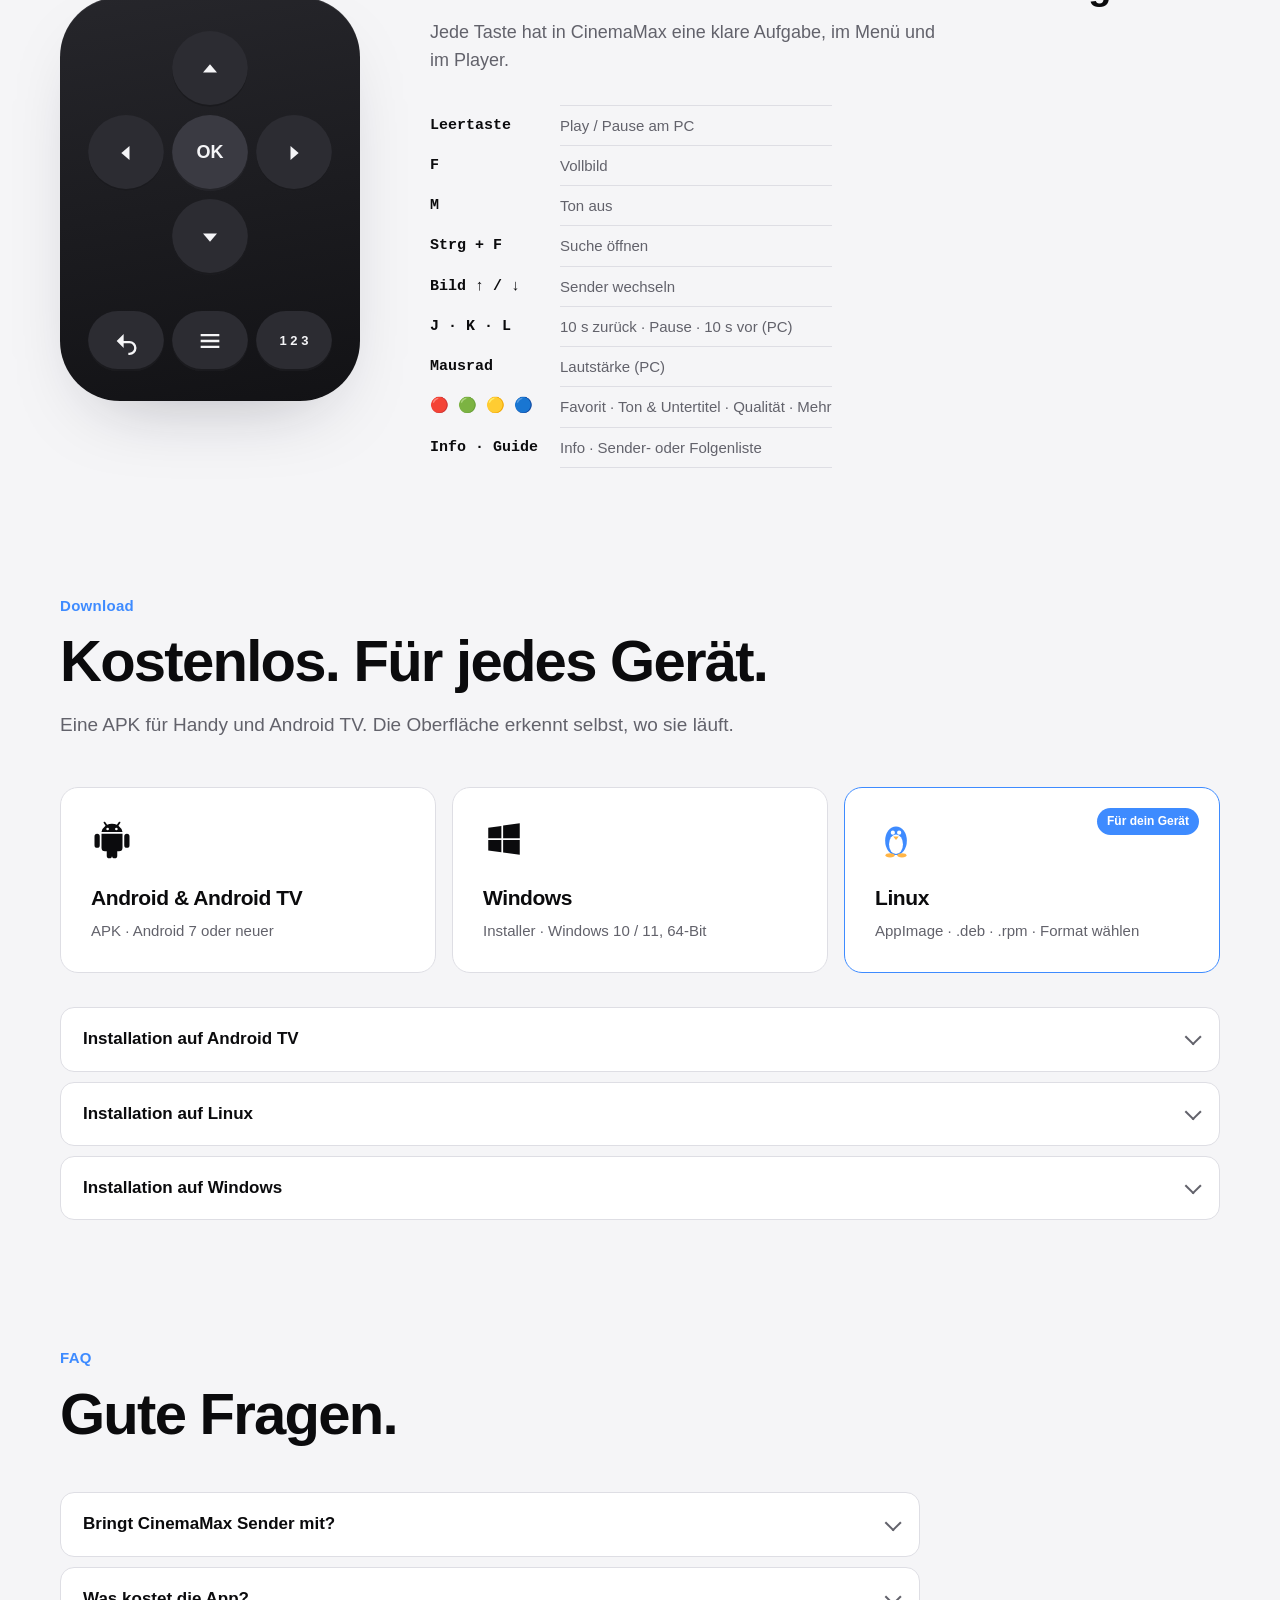
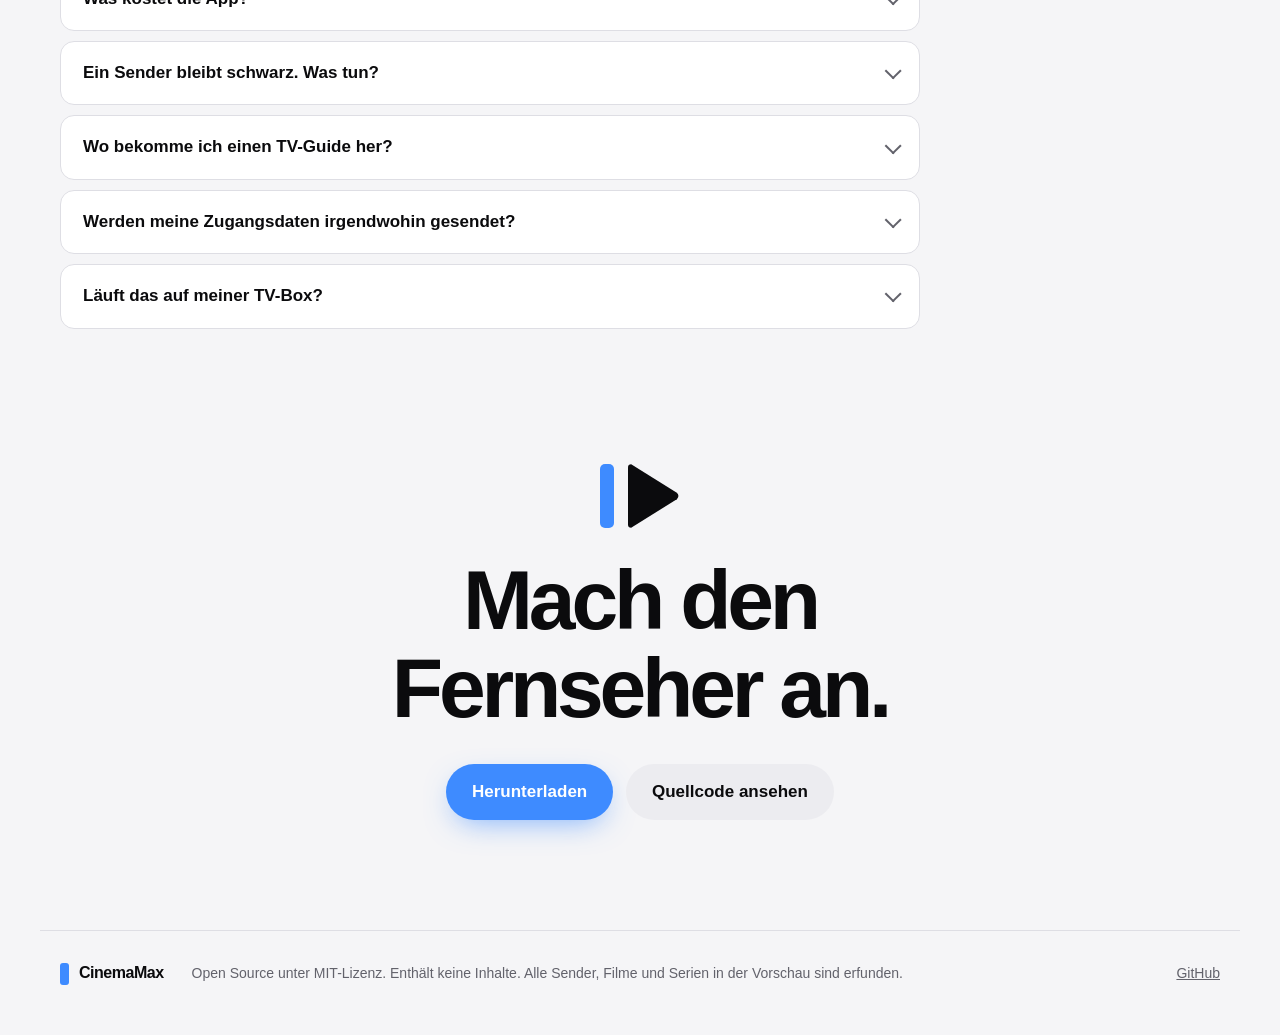
==== commit 5e0441bd: "feat: Server per Code/QR von überall auf den Fernseher senden (1.6.2) - Fernseher zeigt QR-Code und " ====
--- a/docs/index.html
+++ b/docs/index.html
@@ -39,6 +39,7 @@
   <nav class="nav-links" aria-label="Hauptnavigation">
     <a href="#features">Funktionen</a>
     <a href="#how">So geht's</a>
+    <a href="#send">An TV senden</a>
     <a href="#remote">Bedienung</a>
     <a href="#download">Download</a>
     <a href="#faq">FAQ</a>
@@ -306,6 +307,36 @@
     </div>
   </section>
 
+  <!-- ============ AN FERNSEHER SENDEN ============ -->
+  <section class="section" id="send" aria-labelledby="sendTitle">
+    <div class="how-grid">
+      <div class="reveal">
+        <p class="eyebrow">Neu in 1.6.2</p>
+        <h2 id="sendTitle">Zugang aufs Fernsehen schicken.<br><span class="dim">Von überall auf der Welt.</span></h2>
+        <ul class="send-points">
+          <li><b>QR-Code scannen.</b> Der Fernseher zeigt einen QR-Code, das Handy öffnet das Formular. Nie wieder Passwörter mit der Fernbedienung tippen.</li>
+          <li><b>Für Freunde in einem anderen Land.</b> Den 10-stelligen Code per Nachricht schicken lassen, auf der Webseite oder in der App eingeben, fertig.</li>
+          <li><b>Ende-zu-Ende verschlüsselt.</b> Xtream, M3U und Stalker verlassen das Gerät nur verschlüsselt. Der Code selbst wird nie übertragen.</li>
+          <li><b>Mit Rückmeldung.</b> Du siehst live, wann der Fernseher die Daten hat und verbunden ist.</li>
+        </ul>
+        <a class="btn btn-primary" href="tv/">An Fernseher senden</a>
+      </div>
+      <div class="how-stage send-stage reveal" aria-hidden="true">
+        <div class="send-tv">
+          <svg class="link-qr" viewBox="-2 -2 33 33" role="img" aria-label="QR-Code zur Sendeseite" shape-rendering="crispEdges"><rect x="-2" y="-2" width="33" height="33" fill="#fff"/><path d="M0 0h1v1h-1zM1 0h1v1h-1zM2 0h1v1h-1zM3 0h1v1h-1zM4 0h1v1h-1zM5 0h1v1h-1zM6 0h1v1h-1zM8 0h1v1h-1zM9 0h1v1h-1zM12 0h1v1h-1zM13 0h1v1h-1zM18 0h1v1h-1zM19 0h1v1h-1zM20 0h1v1h-1zM22 0h1v1h-1zM23 0h1v1h-1zM24 0h1v1h-1zM25 0h1v1h-1zM26 0h1v1h-1zM27 0h1v1h-1zM28 0h1v1h-1zM0 1h1v1h-1zM6 1h1v1h-1zM8 1h1v1h-1zM10 1h1v1h-1zM11 1h1v1h-1zM13 1h1v1h-1zM22 1h1v1h-1zM28 1h1v1h-1zM0 2h1v1h-1zM2 2h1v1h-1zM3 2h1v1h-1zM4 2h1v1h-1zM6 2h1v1h-1zM9 2h1v1h-1zM13 2h1v1h-1zM14 2h1v1h-1zM16 2h1v1h-1zM19 2h1v1h-1zM20 2h1v1h-1zM22 2h1v1h-1zM24 2h1v1h-1zM25 2h1v1h-1zM26 2h1v1h-1zM28 2h1v1h-1zM0 3h1v1h-1zM2 3h1v1h-1zM3 3h1v1h-1zM4 3h1v1h-1zM6 3h1v1h-1zM8 3h1v1h-1zM9 3h1v1h-1zM13 3h1v1h-1zM14 3h1v1h-1zM16 3h1v1h-1zM17 3h1v1h-1zM18 3h1v1h-1zM20 3h1v1h-1zM22 3h1v1h-1zM24 3h1v1h-1zM25 3h1v1h-1zM26 3h1v1h-1zM28 3h1v1h-1zM0 4h1v1h-1zM2 4h1v1h-1zM3 4h1v1h-1zM4 4h1v1h-1zM6 4h1v1h-1zM10 4h1v1h-1zM15 4h1v1h-1zM16 4h1v1h-1zM19 4h1v1h-1zM22 4h1v1h-1zM24 4h1v1h-1zM25 4h1v1h-1zM26 4h1v1h-1zM28 4h1v1h-1zM0 5h1v1h-1zM6 5h1v1h-1zM11 5h1v1h-1zM13 5h1v1h-1zM14 5h1v1h-1zM17 5h1v1h-1zM18 5h1v1h-1zM19 5h1v1h-1zM22 5h1v1h-1zM28 5h1v1h-1zM0 6h1v1h-1zM1 6h1v1h-1zM2 6h1v1h-1zM3 6h1v1h-1zM4 6h1v1h-1zM5 6h1v1h-1zM6 6h1v1h-1zM8 6h1v1h-1zM10 6h1v1h-1zM12 6h1v1h-1zM14 6h1v1h-1zM16 6h1v1h-1zM18 6h1v1h-1zM20 6h1v1h-1zM22 6h1v1h-1zM23 6h1v1h-1zM24 6h1v1h-1zM25 6h1v1h-1zM26 6h1v1h-1zM27 6h1v1h-1zM28 6h1v1h-1zM8 7h1v1h-1zM9 7h1v1h-1zM11 7h1v1h-1zM12 7h1v1h-1zM14 7h1v1h-1zM17 7h1v1h-1zM20 7h1v1h-1zM0 8h1v1h-1zM2 8h1v1h-1zM3 8h1v1h-1zM5 8h1v1h-1zM6 8h1v1h-1zM7 8h1v1h-1zM10 8h1v1h-1zM12 8h1v1h-1zM14 8h1v1h-1zM16 8h1v1h-1zM17 8h1v1h-1zM18 8h1v1h-1zM22 8h1v1h-1zM25 8h1v1h-1zM27 8h1v1h-1zM28 8h1v1h-1zM0 9h1v1h-1zM3 9h1v1h-1zM7 9h1v1h-1zM8 9h1v1h-1zM9 9h1v1h-1zM10 9h1v1h-1zM14 9h1v1h-1zM16 9h1v1h-1zM17 9h1v1h-1zM18 9h1v1h-1zM19 9h1v1h-1zM20 9h1v1h-1zM22 9h1v1h-1zM24 9h1v1h-1zM28 9h1v1h-1zM0 10h1v1h-1zM1 10h1v1h-1zM2 10h1v1h-1zM3 10h1v1h-1zM5 10h1v1h-1zM6 10h1v1h-1zM7 10h1v1h-1zM10 10h1v1h-1zM11 10h1v1h-1zM12 10h1v1h-1zM13 10h1v1h-1zM16 10h1v1h-1zM17 10h1v1h-1zM20 10h1v1h-1zM26 10h1v1h-1zM27 10h1v1h-1zM9 11h1v1h-1zM10 11h1v1h-1zM13 11h1v1h-1zM18 11h1v1h-1zM19 11h1v1h-1zM20 11h1v1h-1zM21 11h1v1h-1zM22 11h1v1h-1zM23 11h1v1h-1zM28 11h1v1h-1zM2 12h1v1h-1zM6 12h1v1h-1zM9 12h1v1h-1zM12 12h1v1h-1zM13 12h1v1h-1zM17 12h1v1h-1zM20 12h1v1h-1zM21 12h1v1h-1zM25 12h1v1h-1zM26 12h1v1h-1zM4 13h1v1h-1zM8 13h1v1h-1zM11 13h1v1h-1zM12 13h1v1h-1zM13 13h1v1h-1zM14 13h1v1h-1zM16 13h1v1h-1zM19 13h1v1h-1zM21 13h1v1h-1zM22 13h1v1h-1zM26 13h1v1h-1zM27 13h1v1h-1zM28 13h1v1h-1zM1 14h1v1h-1zM2 14h1v1h-1zM4 14h1v1h-1zM6 14h1v1h-1zM7 14h1v1h-1zM9 14h1v1h-1zM10 14h1v1h-1zM11 14h1v1h-1zM12 14h1v1h-1zM14 14h1v1h-1zM17 14h1v1h-1zM18 14h1v1h-1zM19 14h1v1h-1zM20 14h1v1h-1zM22 14h1v1h-1zM24 14h1v1h-1zM26 14h1v1h-1zM27 14h1v1h-1zM28 14h1v1h-1zM0 15h1v1h-1zM1 15h1v1h-1zM9 15h1v1h-1zM11 15h1v1h-1zM14 15h1v1h-1zM15 15h1v1h-1zM21 15h1v1h-1zM24 15h1v1h-1zM27 15h1v1h-1zM0 16h1v1h-1zM2 16h1v1h-1zM3 16h1v1h-1zM6 16h1v1h-1zM11 16h1v1h-1zM12 16h1v1h-1zM14 16h1v1h-1zM19 16h1v1h-1zM20 16h1v1h-1zM24 16h1v1h-1zM25 16h1v1h-1zM27 16h1v1h-1zM1 17h1v1h-1zM2 17h1v1h-1zM3 17h1v1h-1zM9 17h1v1h-1zM10 17h1v1h-1zM12 17h1v1h-1zM15 17h1v1h-1zM17 17h1v1h-1zM20 17h1v1h-1zM21 17h1v1h-1zM23 17h1v1h-1zM25 17h1v1h-1zM26 17h1v1h-1zM27 17h1v1h-1zM0 18h1v1h-1zM3 18h1v1h-1zM4 18h1v1h-1zM5 18h1v1h-1zM6 18h1v1h-1zM7 18h1v1h-1zM10 18h1v1h-1zM11 18h1v1h-1zM12 18h1v1h-1zM13 18h1v1h-1zM14 18h1v1h-1zM15 18h1v1h-1zM16 18h1v1h-1zM17 18h1v1h-1zM20 18h1v1h-1zM21 18h1v1h-1zM23 18h1v1h-1zM24 18h1v1h-1zM26 18h1v1h-1zM2 19h1v1h-1zM3 19h1v1h-1zM8 19h1v1h-1zM13 19h1v1h-1zM14 19h1v1h-1zM16 19h1v1h-1zM17 19h1v1h-1zM18 19h1v1h-1zM19 19h1v1h-1zM24 19h1v1h-1zM26 19h1v1h-1zM1 20h1v1h-1zM3 20h1v1h-1zM4 20h1v1h-1zM6 20h1v1h-1zM7 20h1v1h-1zM8 20h1v1h-1zM9 20h1v1h-1zM10 20h1v1h-1zM12 20h1v1h-1zM13 20h1v1h-1zM14 20h1v1h-1zM15 20h1v1h-1zM16 20h1v1h-1zM18 20h1v1h-1zM19 20h1v1h-1zM20 20h1v1h-1zM21 20h1v1h-1zM22 20h1v1h-1zM23 20h1v1h-1zM24 20h1v1h-1zM25 20h1v1h-1zM26 20h1v1h-1zM8 21h1v1h-1zM12 21h1v1h-1zM16 21h1v1h-1zM18 21h1v1h-1zM20 21h1v1h-1zM24 21h1v1h-1zM25 21h1v1h-1zM26 21h1v1h-1zM27 21h1v1h-1zM28 21h1v1h-1zM0 22h1v1h-1zM1 22h1v1h-1zM2 22h1v1h-1zM3 22h1v1h-1zM4 22h1v1h-1zM5 22h1v1h-1zM6 22h1v1h-1zM8 22h1v1h-1zM11 22h1v1h-1zM14 22h1v1h-1zM16 22h1v1h-1zM19 22h1v1h-1zM20 22h1v1h-1zM22 22h1v1h-1zM24 22h1v1h-1zM25 22h1v1h-1zM27 22h1v1h-1zM0 23h1v1h-1zM6 23h1v1h-1zM8 23h1v1h-1zM9 23h1v1h-1zM13 23h1v1h-1zM14 23h1v1h-1zM18 23h1v1h-1zM20 23h1v1h-1zM24 23h1v1h-1zM25 23h1v1h-1zM28 23h1v1h-1zM0 24h1v1h-1zM2 24h1v1h-1zM3 24h1v1h-1zM4 24h1v1h-1zM6 24h1v1h-1zM9 24h1v1h-1zM10 24h1v1h-1zM11 24h1v1h-1zM12 24h1v1h-1zM15 24h1v1h-1zM17 24h1v1h-1zM20 24h1v1h-1zM21 24h1v1h-1zM22 24h1v1h-1zM23 24h1v1h-1zM24 24h1v1h-1zM26 24h1v1h-1zM27 24h1v1h-1zM28 24h1v1h-1zM0 25h1v1h-1zM2 25h1v1h-1zM3 25h1v1h-1zM4 25h1v1h-1zM6 25h1v1h-1zM8 25h1v1h-1zM9 25h1v1h-1zM11 25h1v1h-1zM13 25h1v1h-1zM15 25h1v1h-1zM16 25h1v1h-1zM23 25h1v1h-1zM24 25h1v1h-1zM25 25h1v1h-1zM28 25h1v1h-1zM0 26h1v1h-1zM2 26h1v1h-1zM3 26h1v1h-1zM4 26h1v1h-1zM6 26h1v1h-1zM8 26h1v1h-1zM11 26h1v1h-1zM12 26h1v1h-1zM14 26h1v1h-1zM16 26h1v1h-1zM20 26h1v1h-1zM21 26h1v1h-1zM23 26h1v1h-1zM26 26h1v1h-1zM28 26h1v1h-1zM0 27h1v1h-1zM6 27h1v1h-1zM9 27h1v1h-1zM10 27h1v1h-1zM11 27h1v1h-1zM12 27h1v1h-1zM13 27h1v1h-1zM14 27h1v1h-1zM16 27h1v1h-1zM20 27h1v1h-1zM21 27h1v1h-1zM23 27h1v1h-1zM24 27h1v1h-1zM25 27h1v1h-1zM27 27h1v1h-1zM0 28h1v1h-1zM1 28h1v1h-1zM2 28h1v1h-1zM3 28h1v1h-1zM4 28h1v1h-1zM5 28h1v1h-1zM6 28h1v1h-1zM8 28h1v1h-1zM10 28h1v1h-1zM13 28h1v1h-1zM15 28h1v1h-1zM18 28h1v1h-1zM20 28h1v1h-1zM21 28h1v1h-1zM27 28h1v1h-1z" fill="#000"/></svg>
+          <div>
+            <small>Server empfangen</small>
+            <code>K7M2Q-9XR4T</code>
+            <span class="send-wait"><i></i>Warte auf Daten · gültig 14:52</span>
+          </div>
+        </div>
+        <ol class="send-steps">
+          <li>Verschlüsselt</li><li>Gesendet</li><li>Am Fernseher angekommen</li><li>Fernseher verbunden</li>
+        </ol>
+      </div>
+    </div>
+  </section>
+
   <!-- ============ FERNBEDIENUNG ============ -->
   <section class="section" id="remote" aria-labelledby="remoteTitle">
     <div class="section-head reveal">
--- a/docs/style.css
+++ b/docs/style.css
@@ -684,3 +684,26 @@
 .ld-rec { position: absolute; top: 14px; right: 14px; padding: 3px 9px; border-radius: 100px; background: var(--accent); color: var(--on-accent); font-style: normal; font-size: 12px; font-weight: 700; display: none; }
 .ld-opt.rec { border-color: color-mix(in srgb, var(--accent) 60%, transparent); }
 .ld-opt.rec .ld-rec { display: inline-block; }
+
+/* ---------- An Fernseher senden ---------- */
+.send-points { list-style: none; padding: 0; margin: 0 0 28px; display: grid; gap: 14px; }
+.send-points li { color: var(--dim); font-size: 17px; padding-left: 30px; position: relative; }
+.send-points li b { color: var(--text); }
+.send-points li::before { content: "✓"; position: absolute; left: 0; top: 0; color: var(--accent); font-weight: 800; }
+.send-stage { padding: 32px; align-content: center; gap: 26px; }
+.send-tv { display: flex; gap: 24px; align-items: center; padding: 22px; border-radius: 18px; background: var(--screen); color: #F5F5F7; border: 1px solid var(--line); }
+.link-qr { width: 132px; height: 132px; flex: none; border-radius: 12px; }
+.send-tv small { display: block; color: #8E8E96; font-weight: 600; margin-bottom: 6px; }
+.send-tv code { display: block; white-space: nowrap; font: 800 22px/1.2 ui-monospace, SFMono-Regular, Menlo, monospace; letter-spacing: 3px; background: #1D1D21; padding: 8px 12px; border-radius: 10px; margin-bottom: 12px; }
+.send-wait { display: flex; gap: 8px; align-items: center; color: #8E8E96; font-size: 14px; }
+.send-wait i { width: 14px; height: 14px; border-radius: 50%; border: 2px solid var(--accent); border-top-color: transparent; animation: send-spin .8s linear infinite; }
+.send-steps { list-style: none; margin: 0; padding: 0; display: grid; gap: 10px; counter-reset: s; }
+.send-steps li { display: flex; gap: 10px; align-items: center; color: var(--dim); opacity: .35; animation: send-step 8s infinite; }
+.send-steps li::before { content: "✓"; width: 22px; height: 22px; border-radius: 50%; display: grid; place-items: center; font-size: 12px; color: #fff; background: #3DD68C; }
+.send-steps li:nth-child(2) { animation-delay: .8s; }
+.send-steps li:nth-child(3) { animation-delay: 1.6s; }
+.send-steps li:nth-child(4) { animation-delay: 2.4s; }
+@keyframes send-step { 0%, 8% { opacity: .35; color: var(--dim); } 14%, 85% { opacity: 1; color: var(--text); } 100% { opacity: .35; } }
+@keyframes send-spin { to { transform: rotate(360deg); } }
+@media (prefers-reduced-motion: reduce) { .send-steps li, .send-wait i { animation: none; opacity: 1; } }
+@media (max-width: 560px) { .send-tv { flex-direction: column; text-align: center; } .send-wait { justify-content: center; } }
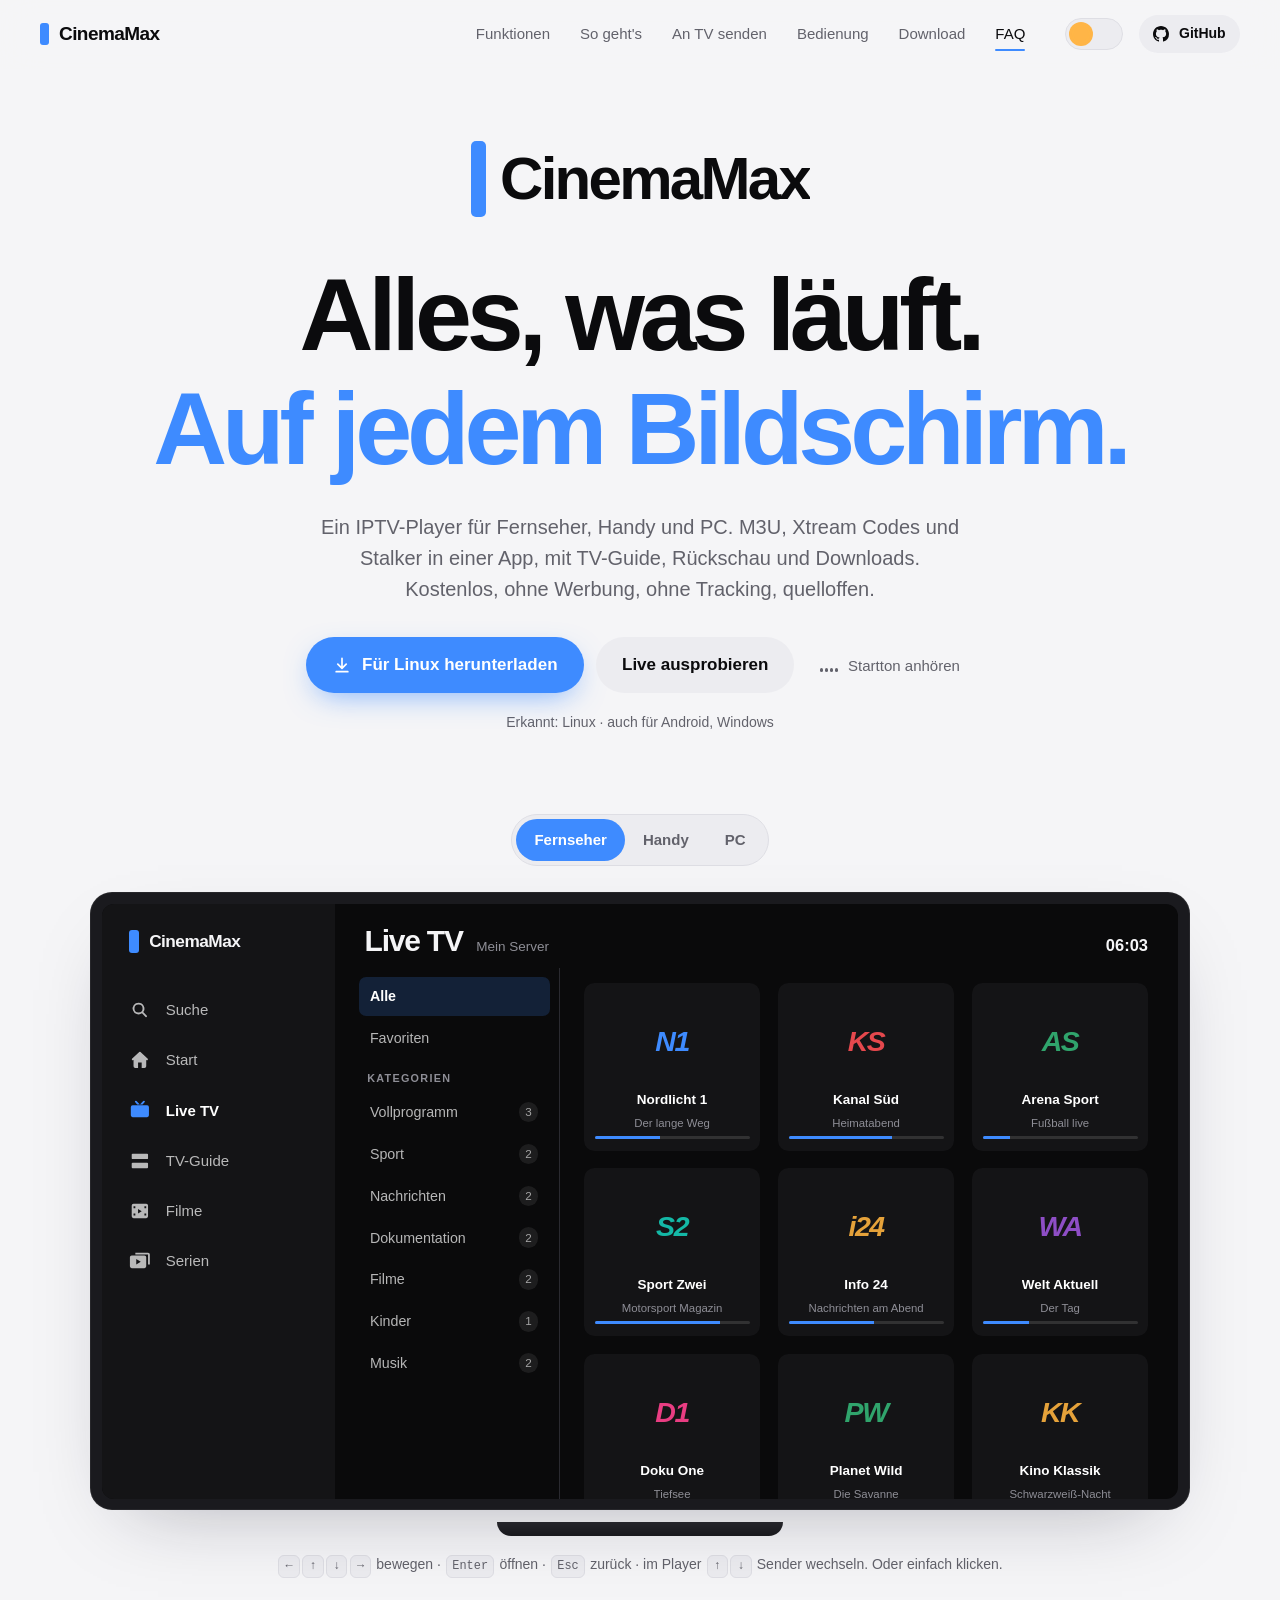
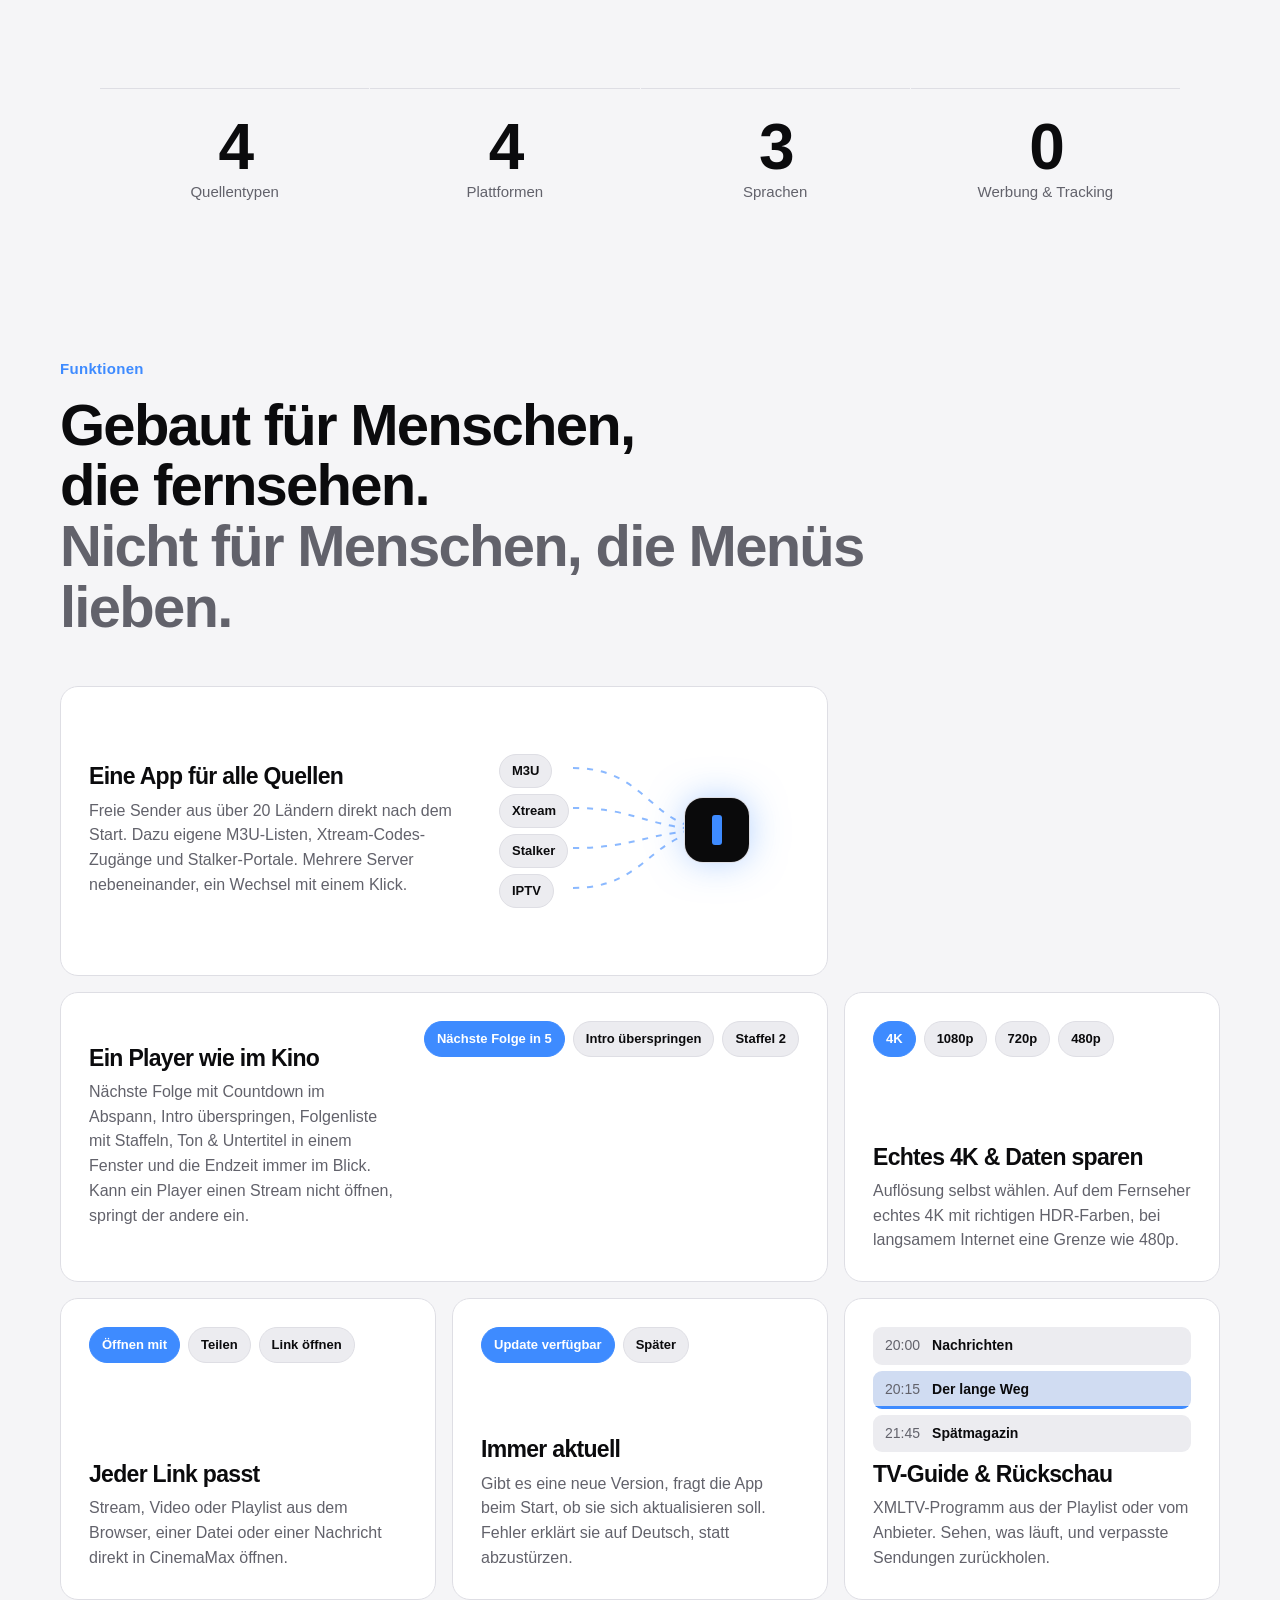
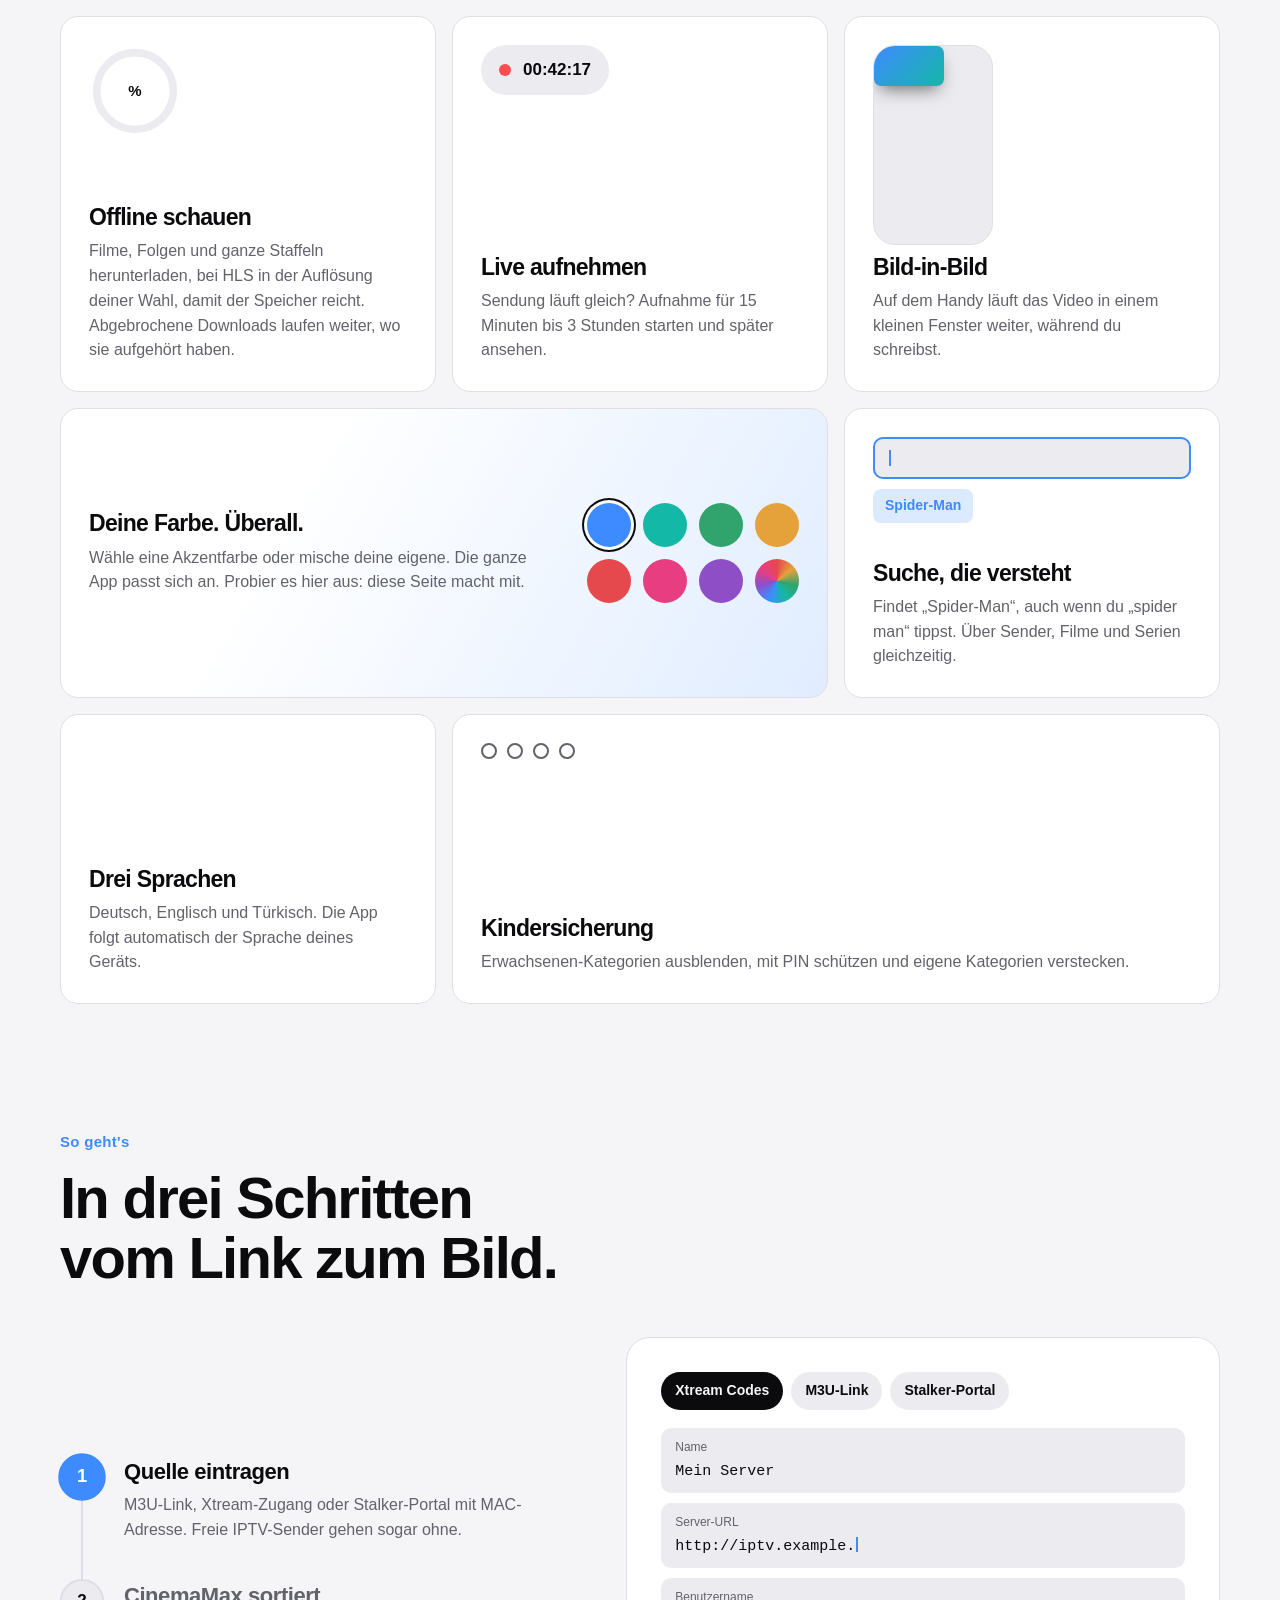
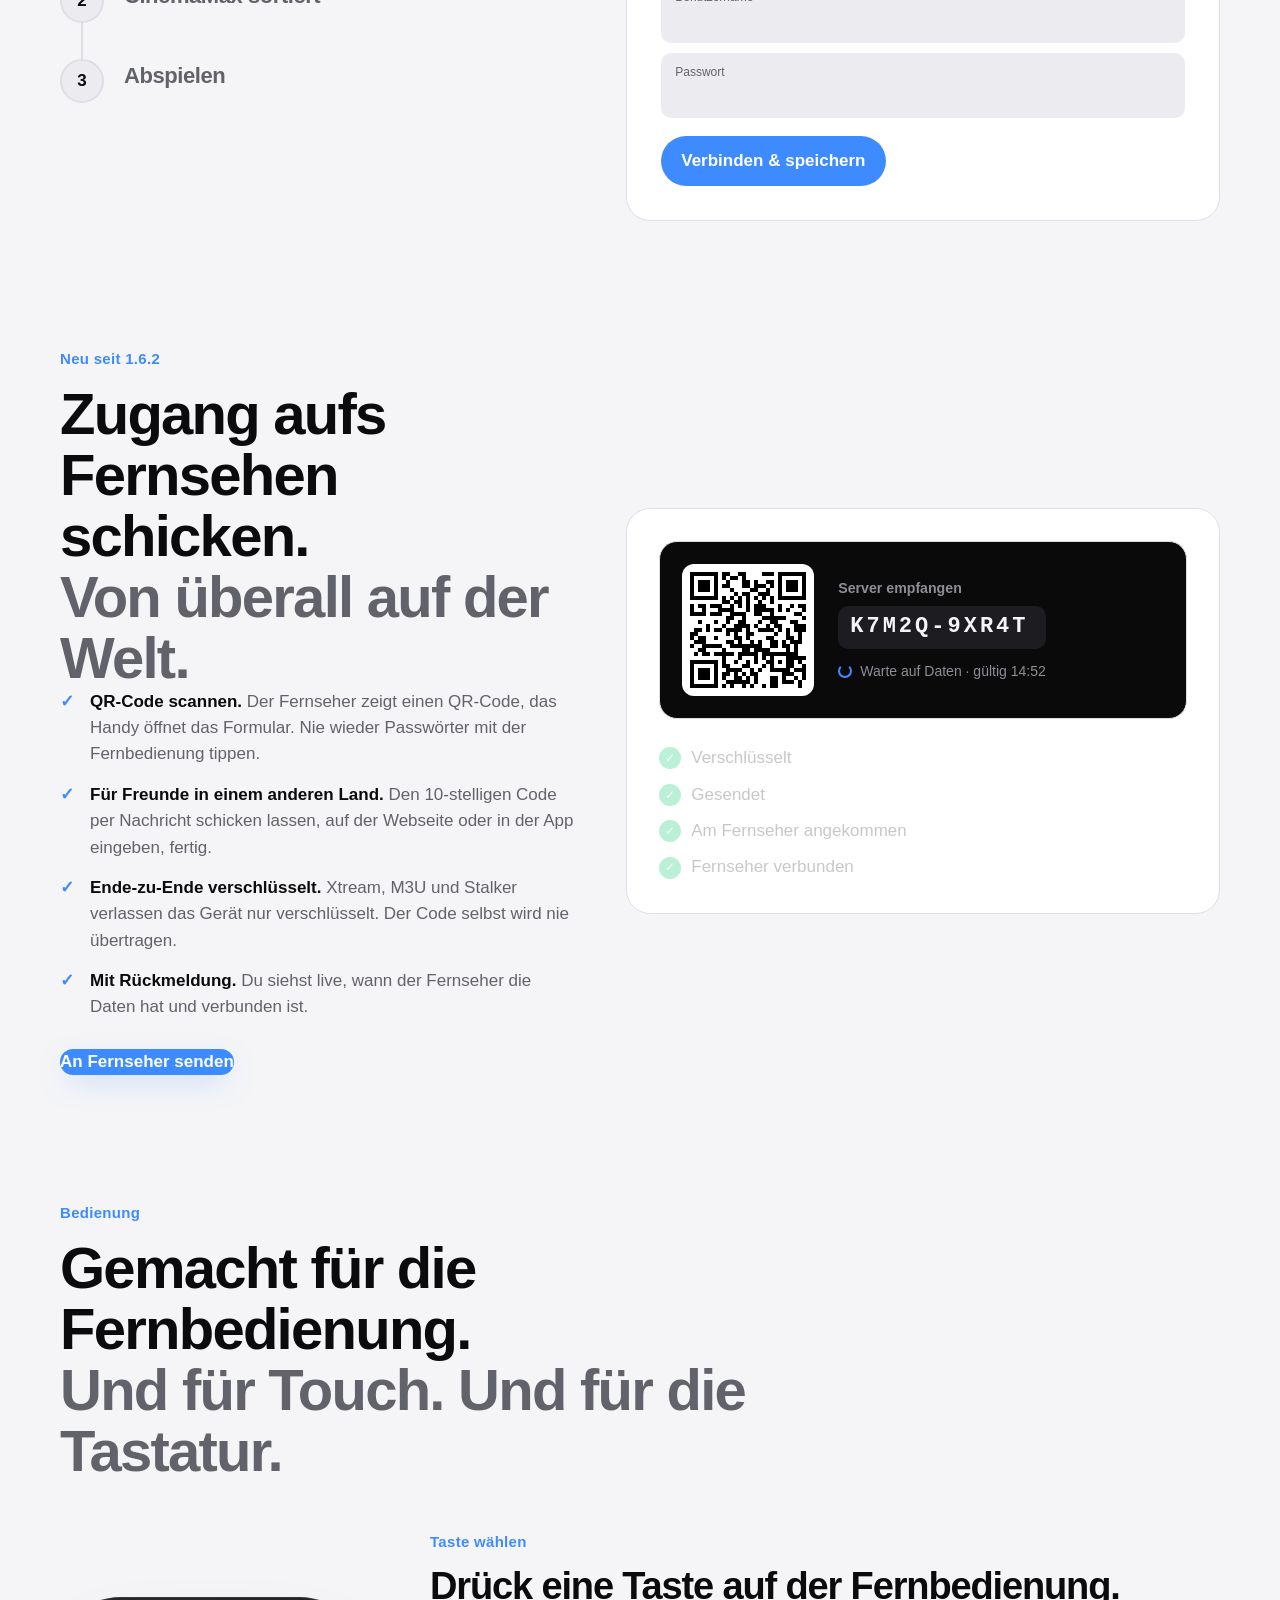
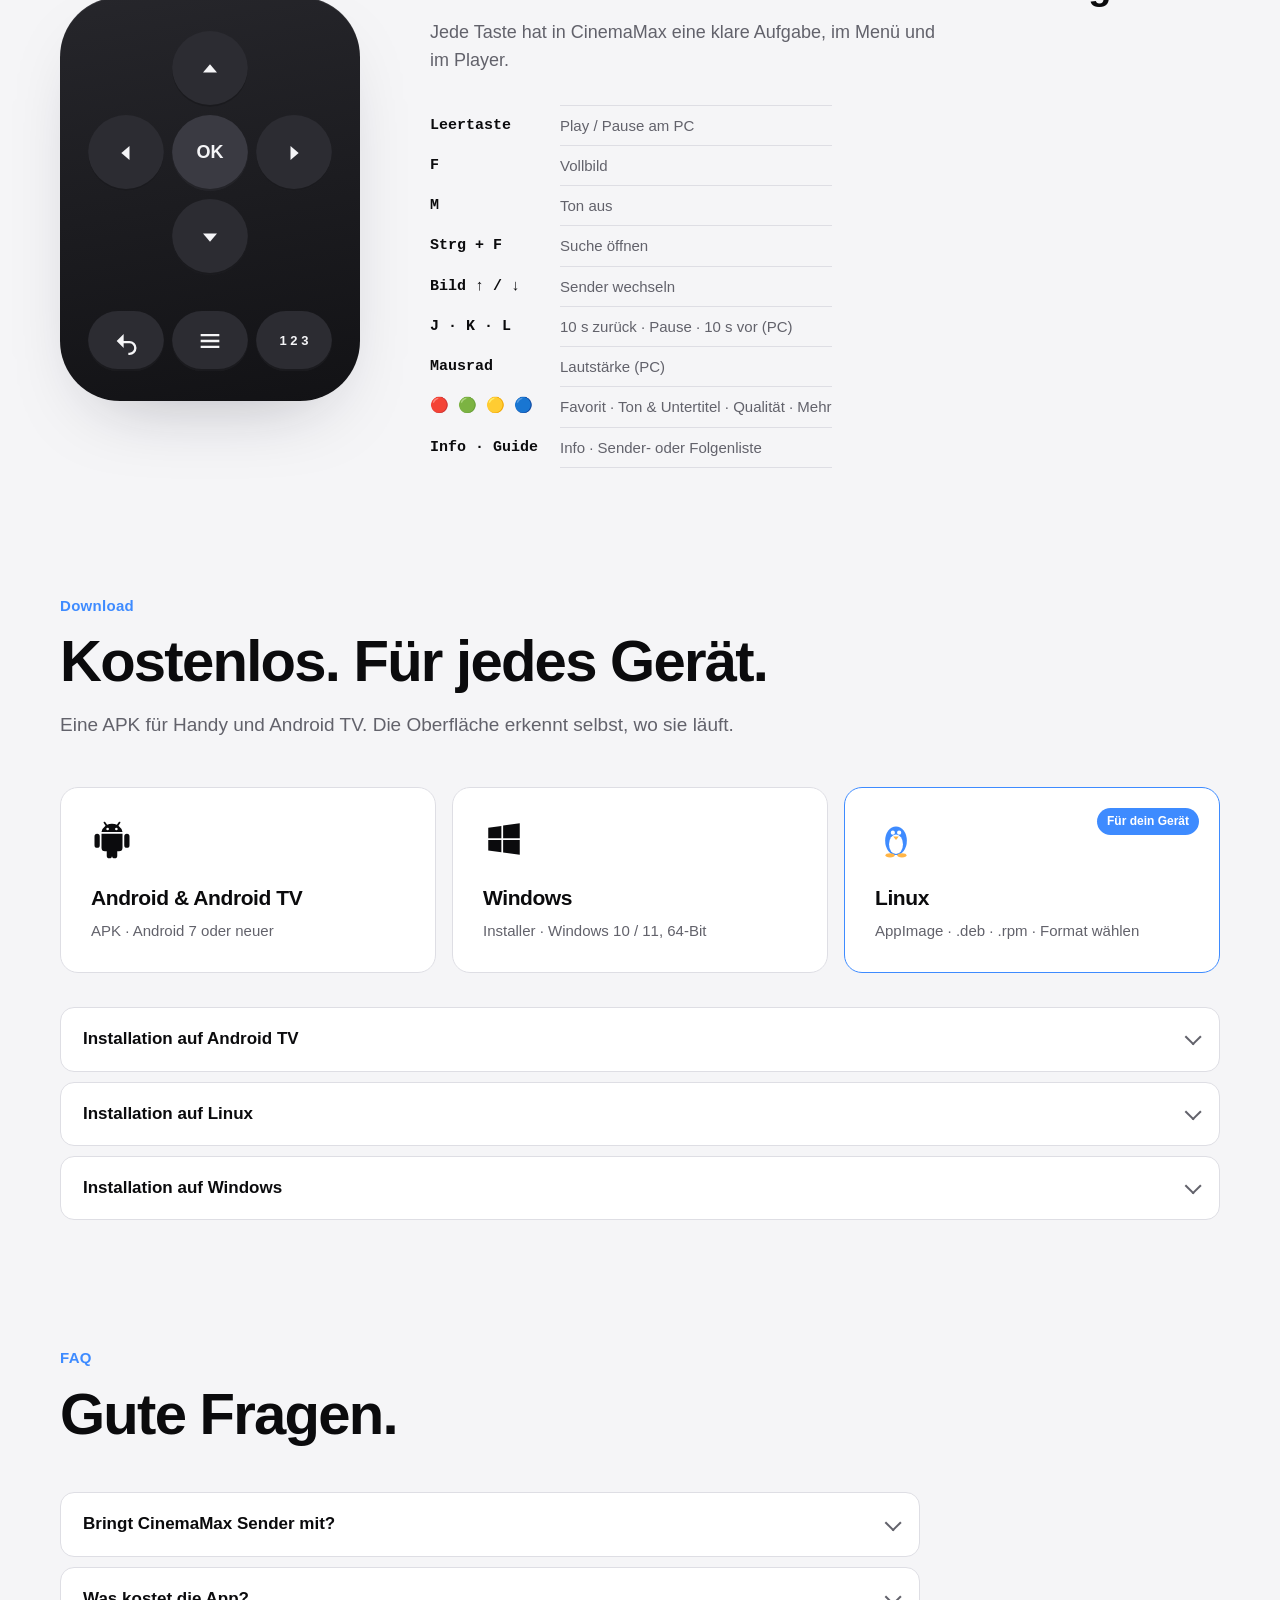
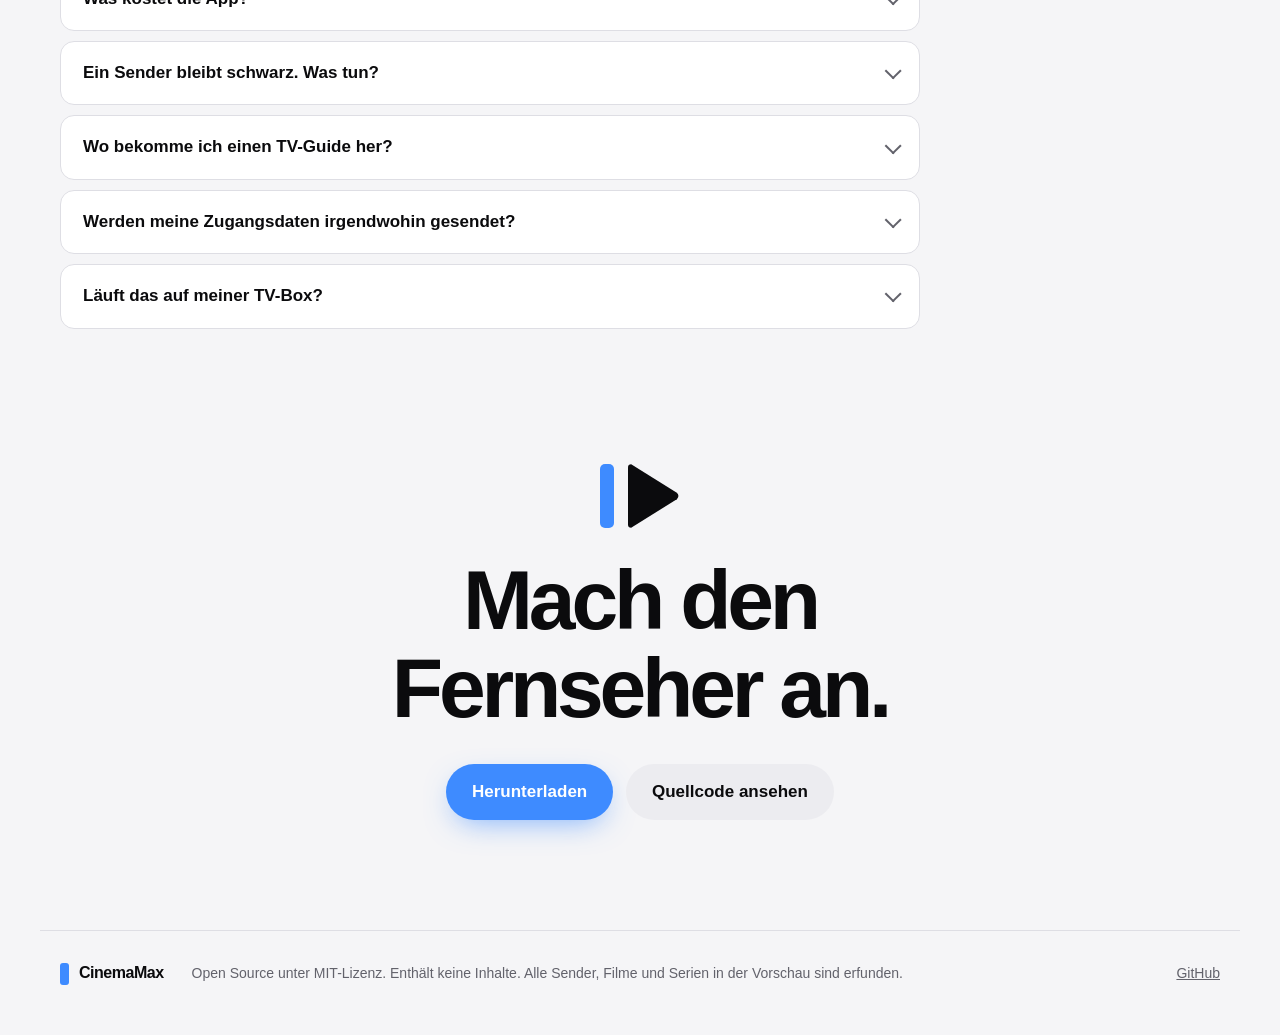
==== commit 7f147818: "feat: Download-Auflösung, Statusleiste, Fernbedienung, Feinschliff (1.6.3) - Downloads: HLS-Filme we" ====
--- a/docs/index.html
+++ b/docs/index.html
@@ -206,7 +206,7 @@
       <article class="card reveal" tabindex="0">
         <div class="mini-dl" aria-hidden="true"><span class="dl-ring"><svg viewBox="0 0 36 36"><circle cx="18" cy="18" r="15"/><circle class="dl-prog" cx="18" cy="18" r="15"/></svg><b>%</b></span></div>
         <h3>Offline schauen</h3>
-        <p>Filme, Folgen und ganze Staffeln herunterladen. Abgebrochene Downloads laufen weiter, wo sie aufgehört haben.</p>
+        <p>Filme, Folgen und ganze Staffeln herunterladen, bei HLS in der Auflösung deiner Wahl, damit der Speicher reicht. Abgebrochene Downloads laufen weiter, wo sie aufgehört haben.</p>
       </article>
 
       <article class="card reveal" tabindex="0">
@@ -311,7 +311,7 @@
   <section class="section" id="send" aria-labelledby="sendTitle">
     <div class="how-grid">
       <div class="reveal">
-        <p class="eyebrow">Neu in 1.6.2</p>
+        <p class="eyebrow">Neu seit 1.6.2</p>
         <h2 id="sendTitle">Zugang aufs Fernsehen schicken.<br><span class="dim">Von überall auf der Welt.</span></h2>
         <ul class="send-points">
           <li><b>QR-Code scannen.</b> Der Fernseher zeigt einen QR-Code, das Handy öffnet das Formular. Nie wieder Passwörter mit der Fernbedienung tippen.</li>
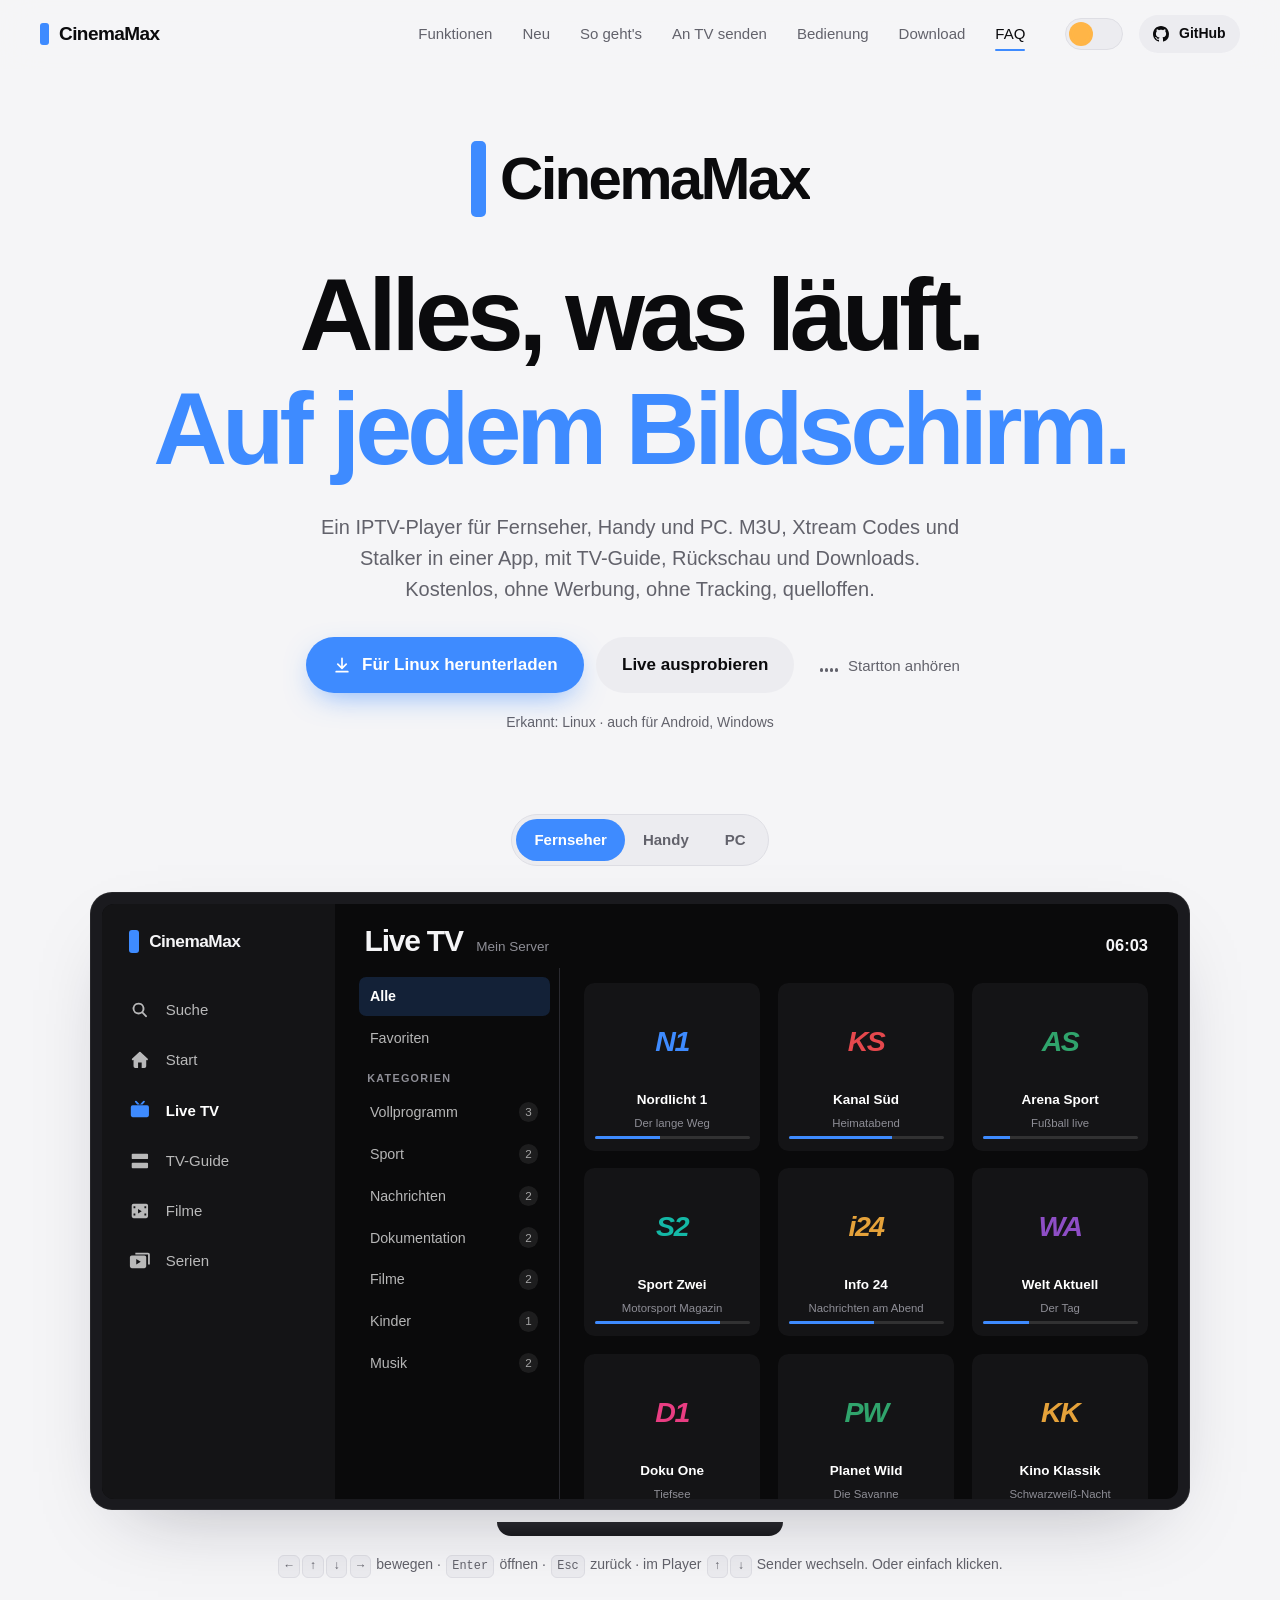
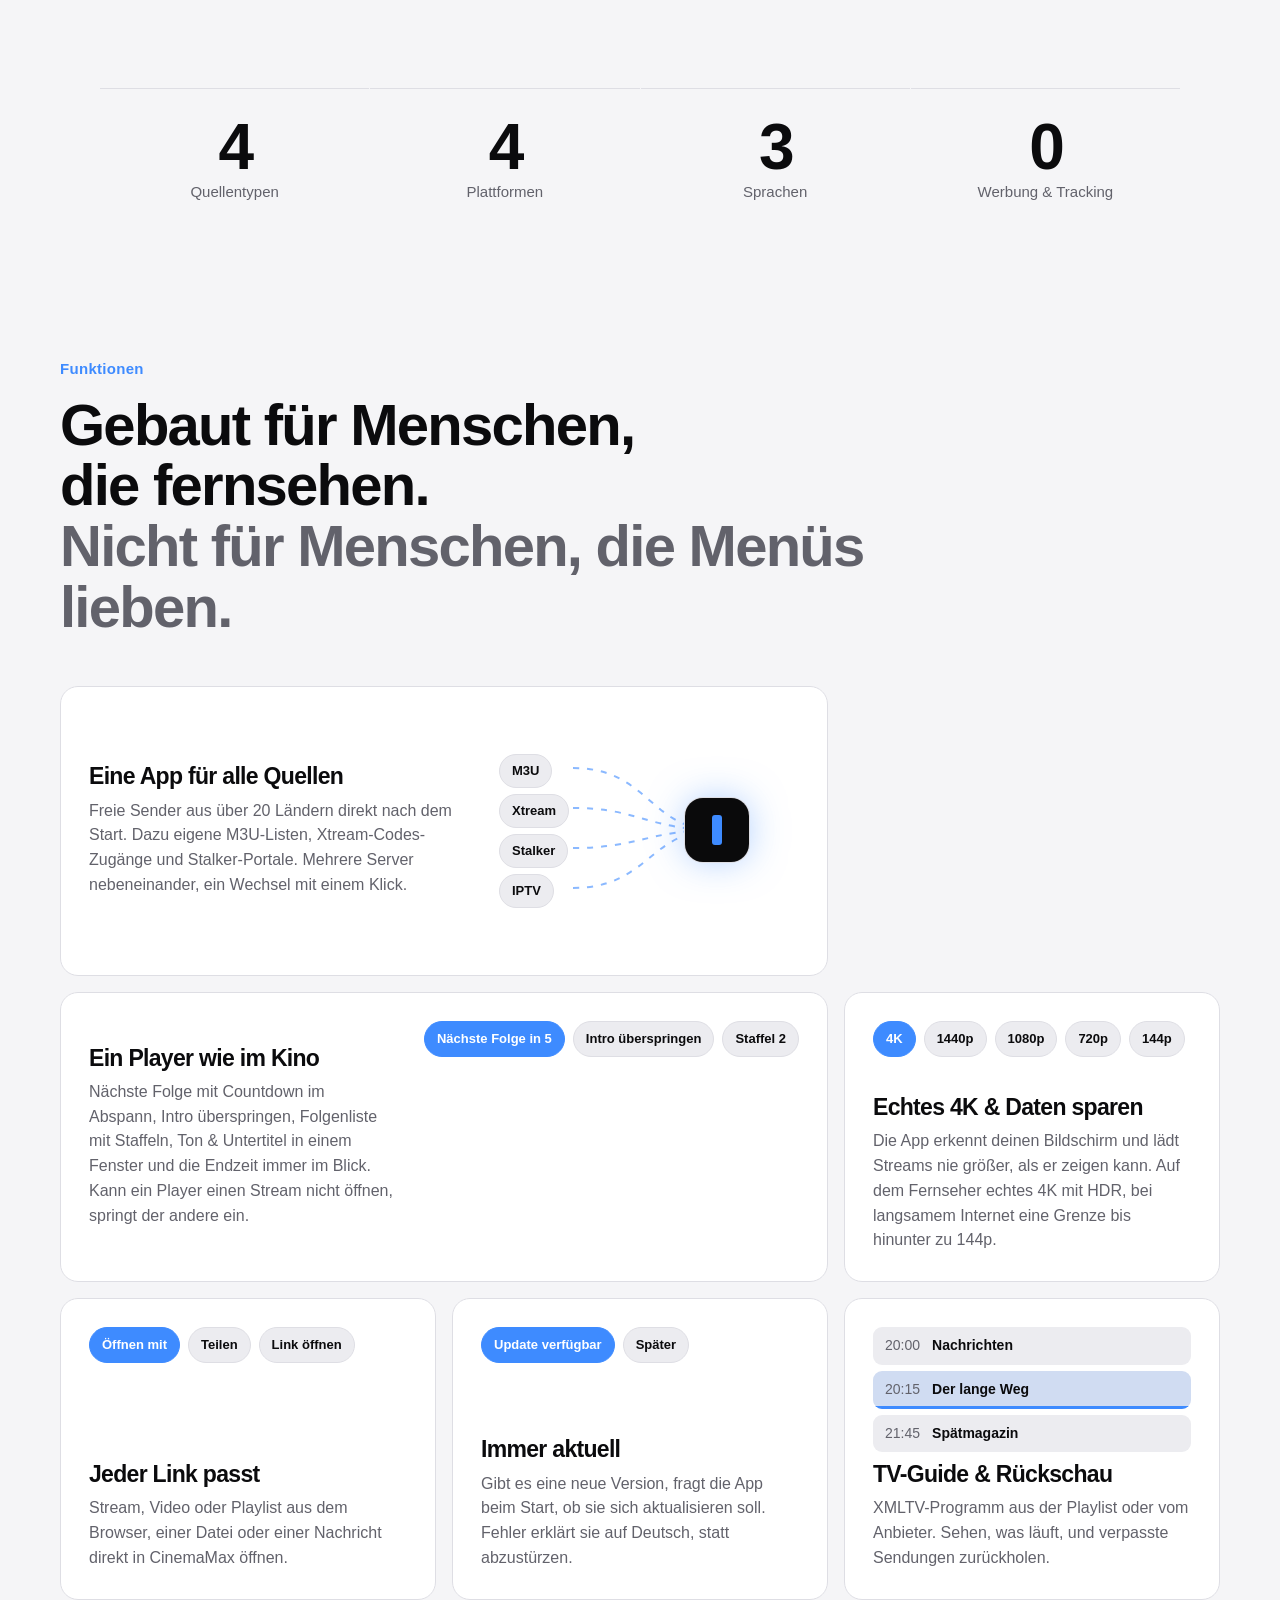
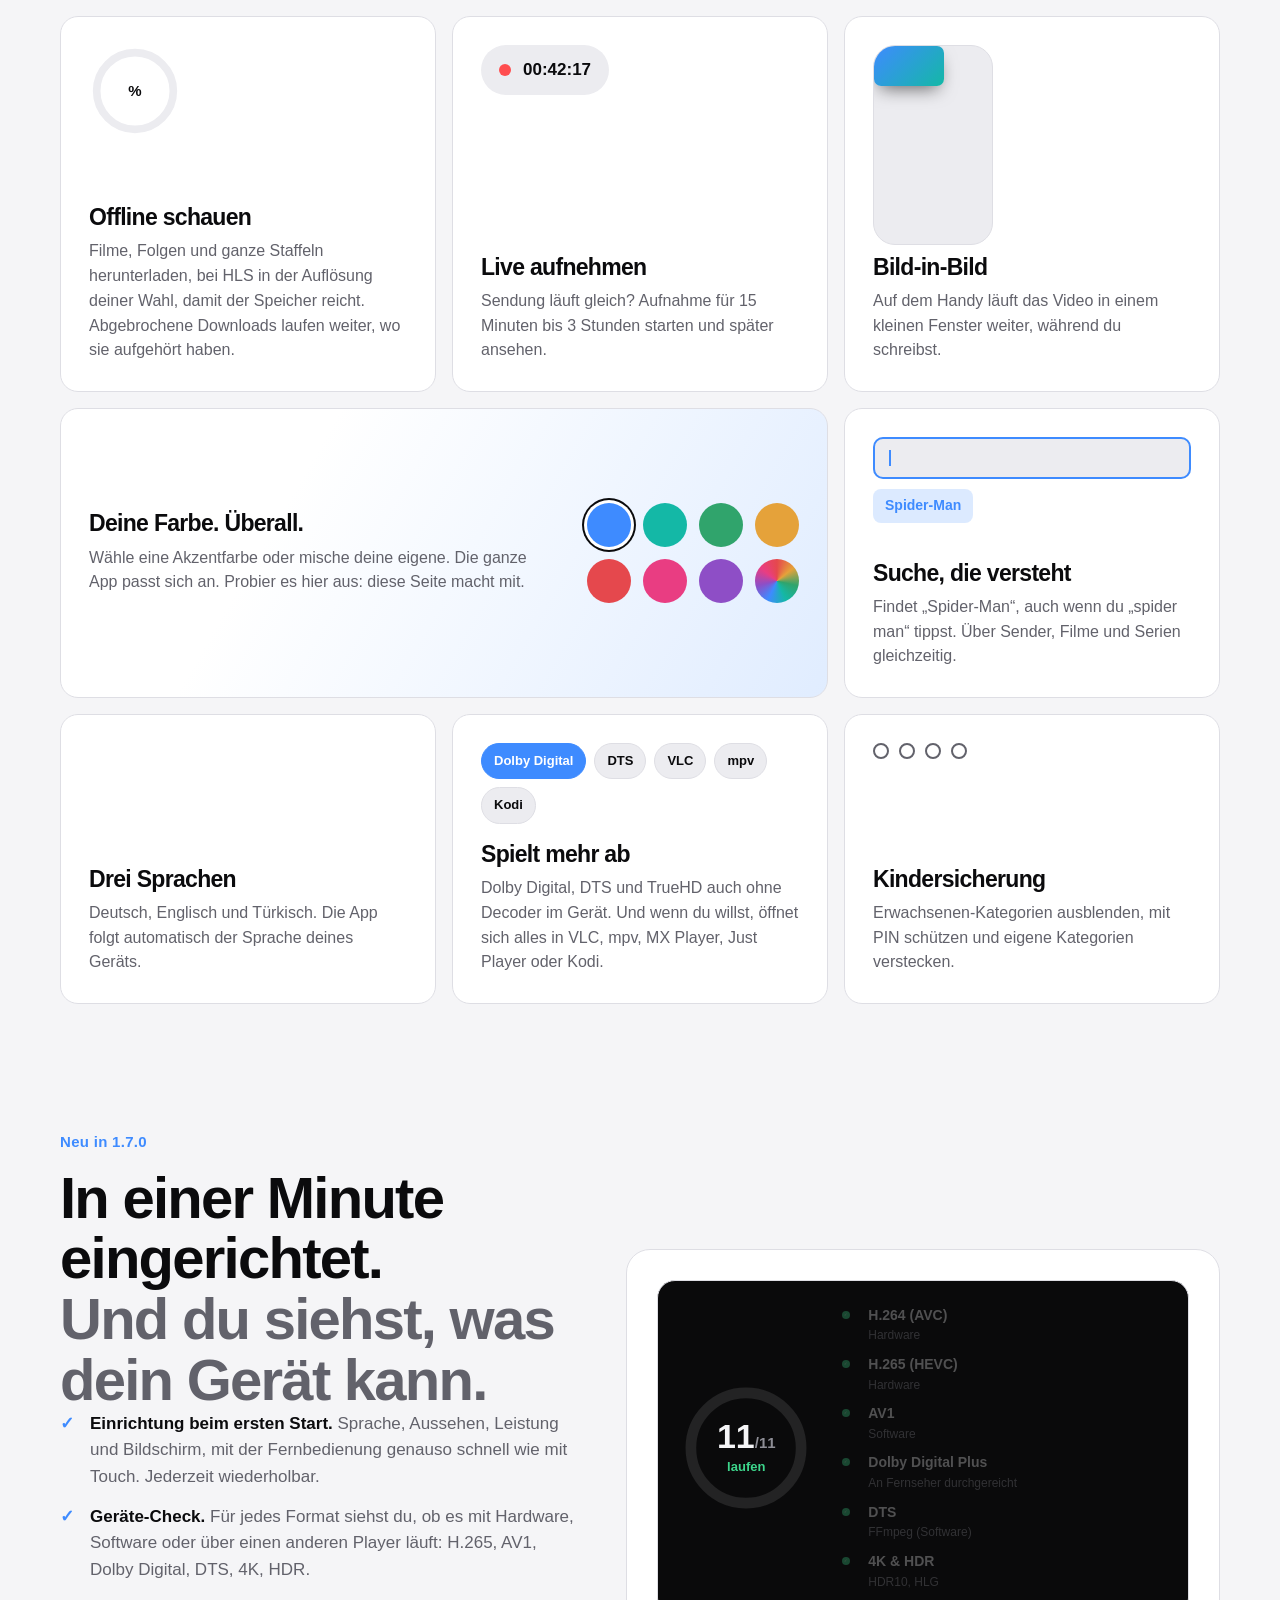
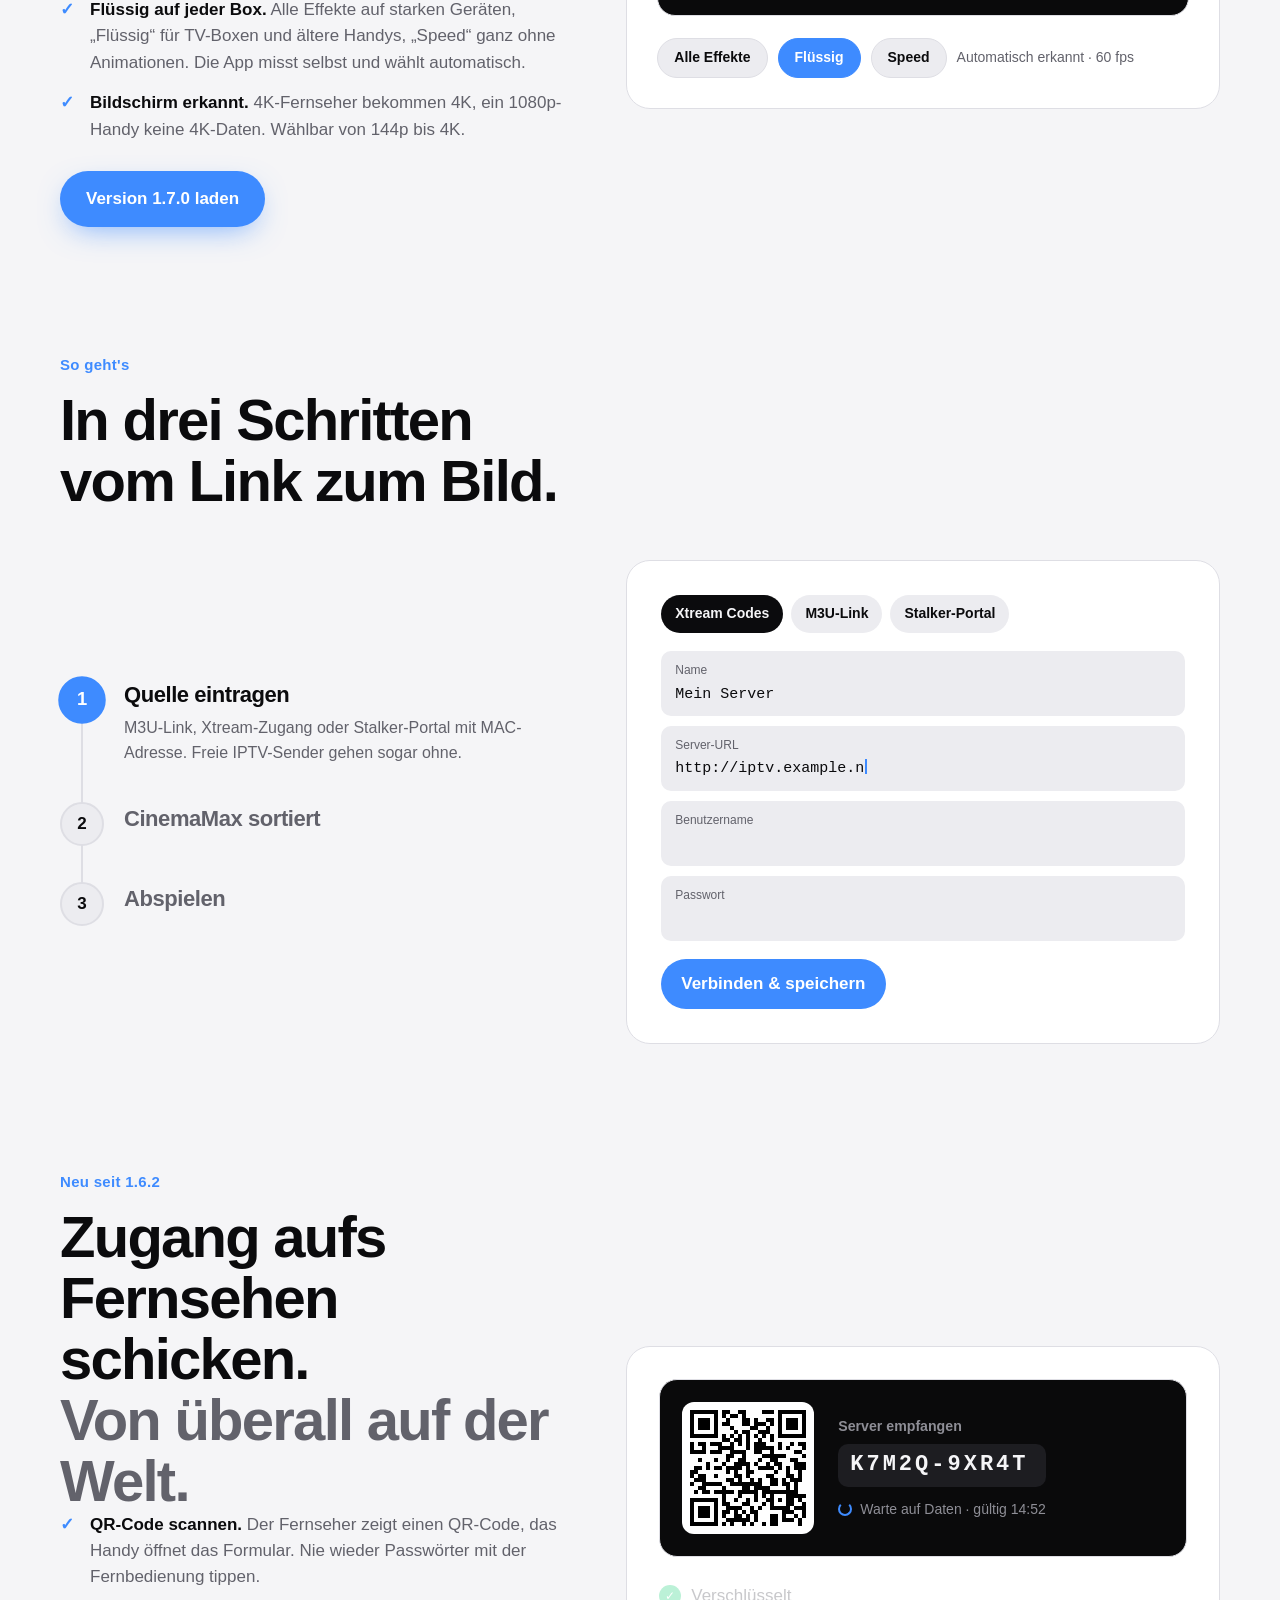
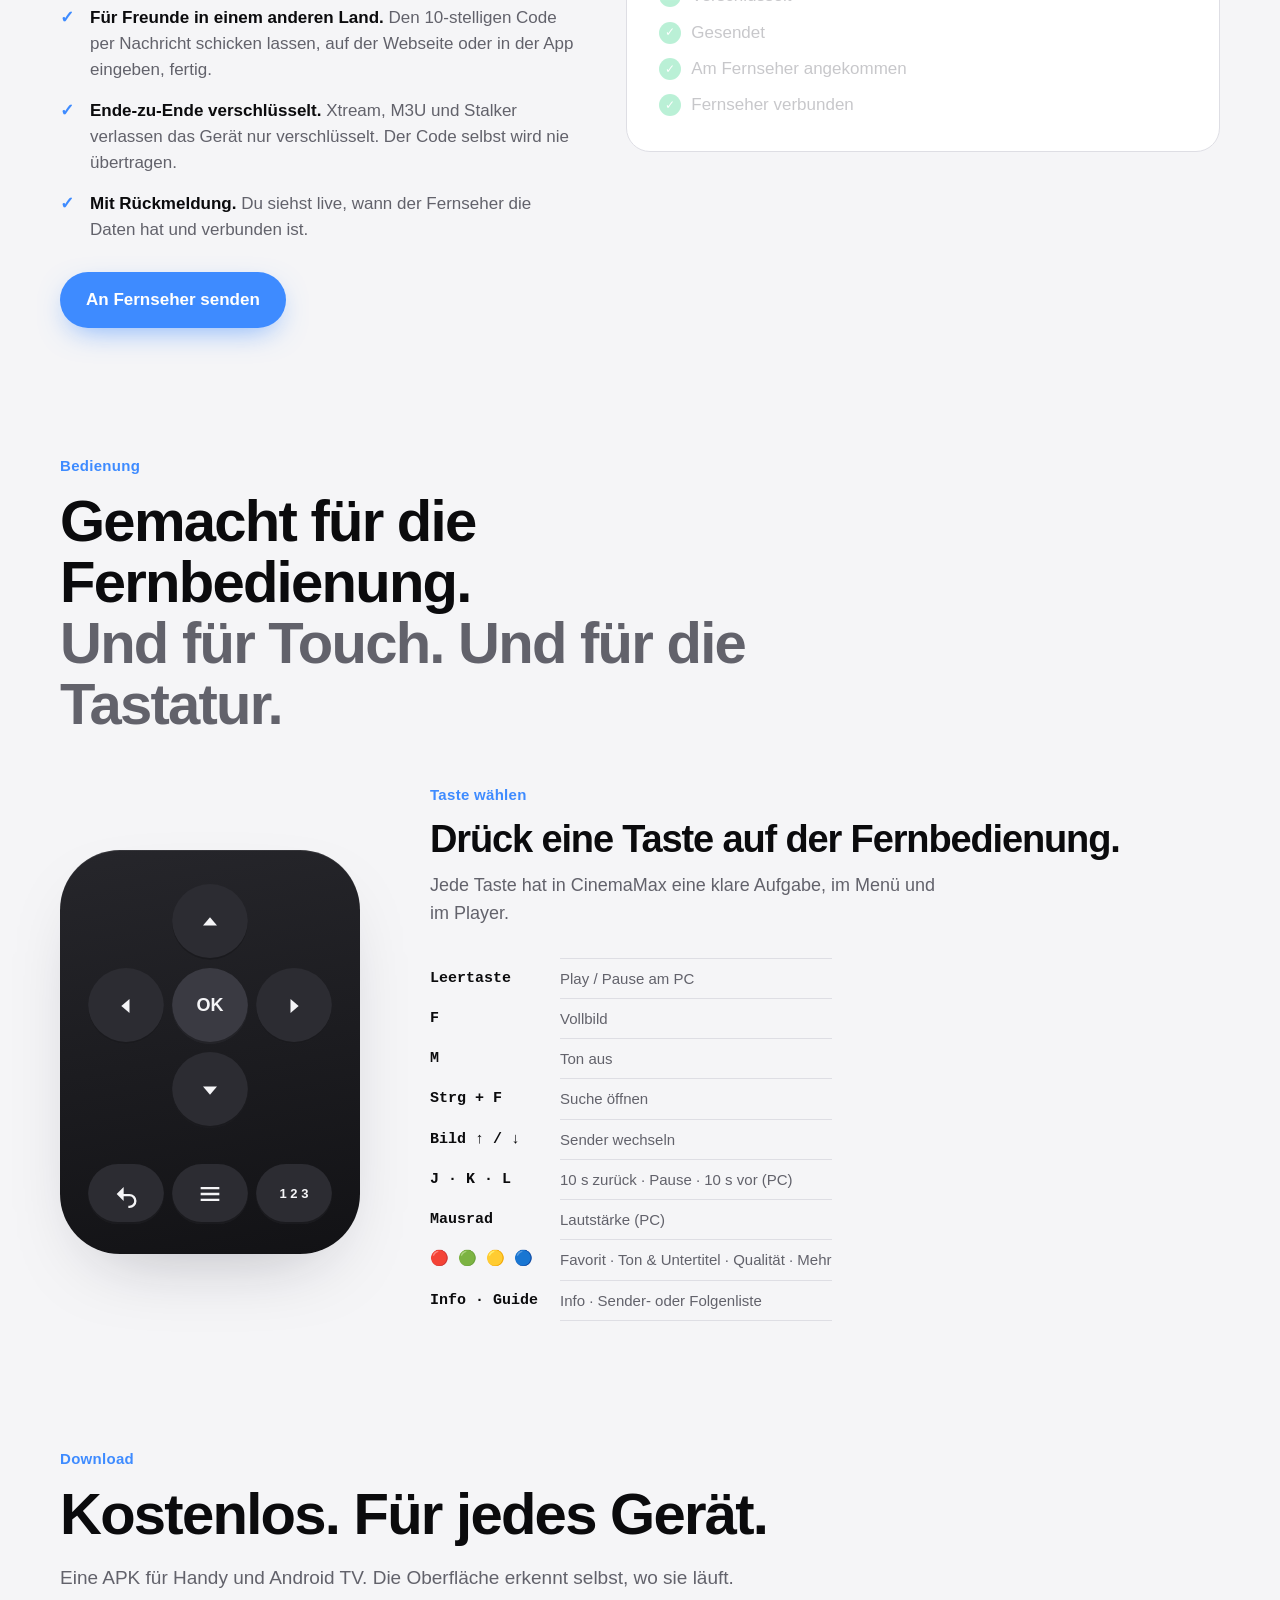
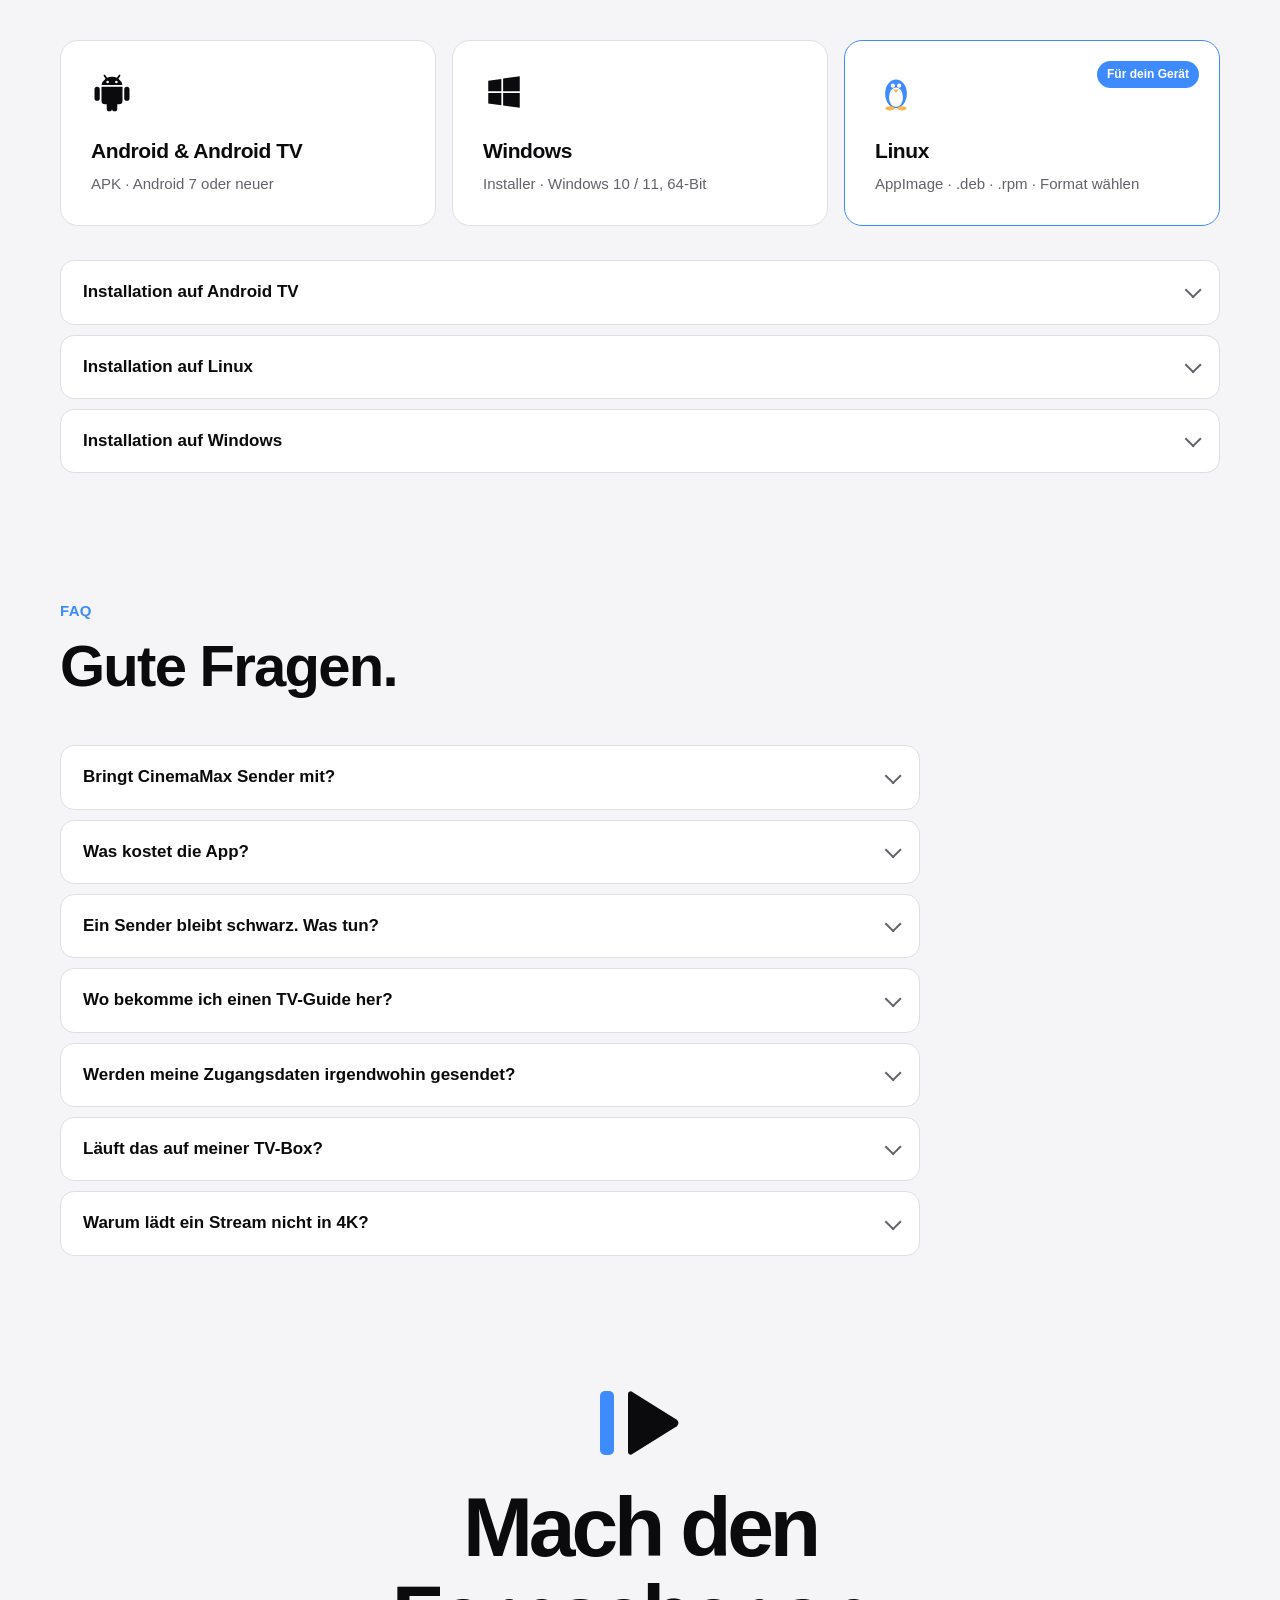
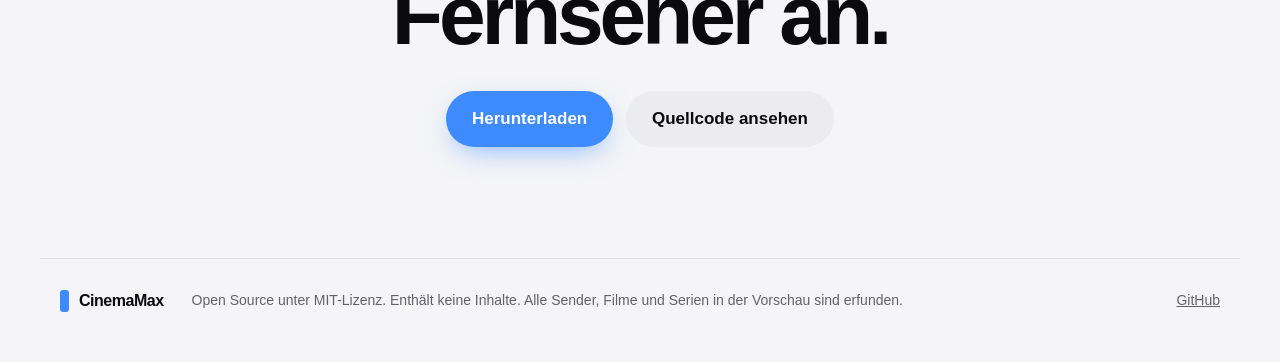
==== commit 7b11e98f: "docs: Website für 1.7.0 (Einrichtung, Geräte-Check, Leistungsmodi) - Neuer Abschnitt „Neu in 1.7.0“ " ====
--- a/docs/index.html
+++ b/docs/index.html
@@ -38,6 +38,7 @@
   </a>
   <nav class="nav-links" aria-label="Hauptnavigation">
     <a href="#features">Funktionen</a>
+    <a href="#setup">Neu</a>
     <a href="#how">So geht's</a>
     <a href="#send">An TV senden</a>
     <a href="#remote">Bedienung</a>
@@ -176,9 +177,9 @@
       </article>
 
       <article class="card reveal" tabindex="0">
-        <div class="mini-tags" aria-hidden="true"><span>4K</span><span>1080p</span><span>720p</span><span>480p</span></div>
+        <div class="mini-tags" aria-hidden="true"><span>4K</span><span>1440p</span><span>1080p</span><span>720p</span><span>144p</span></div>
         <h3>Echtes 4K &amp; Daten sparen</h3>
-        <p>Auflösung selbst wählen. Auf dem Fernseher echtes 4K mit richtigen HDR-Farben, bei langsamem Internet eine Grenze wie 480p.</p>
+        <p>Die App erkennt deinen Bildschirm und lädt Streams nie größer, als er zeigen kann. Auf dem Fernseher echtes 4K mit HDR, bei langsamem Internet eine Grenze bis hinunter zu 144p.</p>
       </article>
 
       <article class="card reveal" tabindex="0">
@@ -250,11 +251,48 @@
         <p>Deutsch, Englisch und Türkisch. Die App folgt automatisch der Sprache deines Geräts.</p>
       </article>
 
-      <article class="card card-span2 reveal" tabindex="0">
+      <article class="card reveal" tabindex="0">
+        <div class="mini-tags" aria-hidden="true"><span>Dolby Digital</span><span>DTS</span><span>VLC</span><span>mpv</span><span>Kodi</span></div>
+        <h3>Spielt mehr ab</h3>
+        <p>Dolby Digital, DTS und TrueHD auch ohne Decoder im Gerät. Und wenn du willst, öffnet sich alles in VLC, mpv, MX Player, Just Player oder Kodi.</p>
+      </article>
+
+      <article class="card reveal" tabindex="0">
         <div class="mini-pin" aria-hidden="true"><i></i><i></i><i></i><i></i></div>
         <h3>Kindersicherung</h3>
         <p>Erwachsenen-Kategorien ausblenden, mit PIN schützen und eigene Kategorien verstecken.</p>
       </article>
+    </div>
+  </section>
+
+  <!-- ============ NEU IN 1.7.0 ============ -->
+  <section class="section" id="setup" aria-labelledby="setupTitle">
+    <div class="how-grid">
+      <div class="reveal">
+        <p class="eyebrow">Neu in 1.7.0</p>
+        <h2 id="setupTitle">In einer Minute eingerichtet.<br><span class="dim">Und du siehst, was dein Gerät kann.</span></h2>
+        <ul class="send-points">
+          <li><b>Einrichtung beim ersten Start.</b> Sprache, Aussehen, Leistung und Bildschirm, mit der Fernbedienung genauso schnell wie mit Touch. Jederzeit wiederholbar.</li>
+          <li><b>Geräte-Check.</b> Für jedes Format siehst du, ob es mit Hardware, Software oder über einen anderen Player läuft: H.265, AV1, Dolby Digital, DTS, 4K, HDR.</li>
+          <li><b>Flüssig auf jeder Box.</b> Alle Effekte auf starken Geräten, „Flüssig“ für TV-Boxen und ältere Handys, „Speed“ ganz ohne Animationen. Die App misst selbst und wählt automatisch.</li>
+          <li><b>Bildschirm erkannt.</b> 4K-Fernseher bekommen 4K, ein 1080p-Handy keine 4K-Daten. Wählbar von 144p bis 4K.</li>
+        </ul>
+        <a class="btn btn-primary btn-lg" href="#download">Version 1.7.0 laden</a>
+      </div>
+      <div class="how-stage check-stage reveal" aria-hidden="true">
+        <div class="ck-card">
+          <div class="ck-ring"><svg viewBox="0 0 36 36"><circle cx="18" cy="18" r="15.5"/><circle class="ck-prog" cx="18" cy="18" r="15.5"/></svg><b>11<small>/11</small></b><span>laufen</span></div>
+          <ol class="ck-rows">
+            <li><b>H.264 (AVC)</b><i>Hardware</i></li>
+            <li><b>H.265 (HEVC)</b><i>Hardware</i></li>
+            <li><b>AV1</b><i>Software</i></li>
+            <li><b>Dolby Digital Plus</b><i>An Fernseher durchgereicht</i></li>
+            <li><b>DTS</b><i>FFmpeg (Software)</i></li>
+            <li><b>4K &amp; HDR</b><i>HDR10, HLG</i></li>
+          </ol>
+        </div>
+        <div class="ck-modes"><span>Alle Effekte</span><span class="on">Flüssig</span><span>Speed</span><em>Automatisch erkannt · 60 fps</em></div>
+      </div>
     </div>
   </section>
 
@@ -319,7 +357,7 @@
           <li><b>Ende-zu-Ende verschlüsselt.</b> Xtream, M3U und Stalker verlassen das Gerät nur verschlüsselt. Der Code selbst wird nie übertragen.</li>
           <li><b>Mit Rückmeldung.</b> Du siehst live, wann der Fernseher die Daten hat und verbunden ist.</li>
         </ul>
-        <a class="btn btn-primary" href="tv/">An Fernseher senden</a>
+        <a class="btn btn-primary btn-lg" href="tv/">An Fernseher senden</a>
       </div>
       <div class="how-stage send-stage reveal" aria-hidden="true">
         <div class="send-tv">
@@ -450,10 +488,11 @@
     <div class="faq reveal">
       <details><summary>Bringt CinemaMax Sender mit?</summary><p>Nein. CinemaMax ist nur ein Player. Er spielt die freien, öffentlichen Listen von iptv-org und die Quellen ab, die du selbst einträgst. Nutze nur Quellen, zu deren Nutzung du berechtigt bist.</p></details>
       <details><summary>Was kostet die App?</summary><p>Nichts. Keine Werbung, kein Abo, kein Tracking. Der Quellcode steht unter der MIT-Lizenz auf GitHub.</p></details>
-      <details><summary>Ein Sender bleibt schwarz. Was tun?</summary><p>Im Player auf „Info“ schauen und den Fehler lesen. Oft hilft in den Einstellungen ein anderer User-Agent oder der Player „mpv“ statt ExoPlayer. Bei Xtream-Live kannst du das Format zwischen MPEG-TS und HLS umschalten.</p></details>
+      <details><summary>Ein Sender bleibt schwarz. Was tun?</summary><p>Im Player auf „Info“ schauen und den Fehler lesen. Der Geräte-Check (Einstellungen → Start) zeigt, ob dein Gerät das Format kann. Oft hilft in den Einstellungen ein anderer User-Agent oder der Player „mpv“ statt ExoPlayer. Bei Xtream-Live kannst du das Format zwischen MPEG-TS und HLS umschalten.</p></details>
       <details><summary>Wo bekomme ich einen TV-Guide her?</summary><p>Bei Xtream kommt er automatisch. Bei M3U-Listen liest CinemaMax <code>url-tvg</code> aus dem Kopf der Liste. Sonst trägst du im Server-Menü eine eigene XMLTV-Adresse ein, auch als .gz.</p></details>
       <details><summary>Werden meine Zugangsdaten irgendwohin gesendet?</summary><p>Nur an deinen eigenen Server. CinemaMax hat keinen eigenen Server und sammelt keine Daten. Alles bleibt auf deinem Gerät.</p></details>
-      <details><summary>Läuft das auf meiner TV-Box?</summary><p>Ab Android 7. Für schwache Boxen gibt es in den Einstellungen „Animationen reduzieren“ und die schnellere Videoausgabe „SurfaceView“.</p></details>
+      <details><summary>Läuft das auf meiner TV-Box?</summary><p>Ab Android 7. Die App erkennt schwache Boxen selbst und schaltet auf „Flüssig“ oder „Speed“ (ganz ohne Animationen); in der Einrichtung oder unter Einstellungen → Darstellung → Leistung kannst du das auch selbst wählen. Der Geräte-Check zeigt, welche Formate deine Box abspielt.</p></details>
+      <details><summary>Warum lädt ein Stream nicht in 4K?</summary><p>CinemaMax lädt Streams nie größer, als dein Bildschirm zeigen kann: Ein 1080p-Gerät bekommt höchstens 1080p und spart so Daten. Unter Einstellungen → Qualität &amp; Daten → Bildschirmauflösung kannst du „Keine Grenze“ oder eine feste Stufe von 144p bis 4K wählen.</p></details>
     </div>
   </section>
 
--- a/docs/style.css
+++ b/docs/style.css
@@ -707,3 +707,36 @@
 @keyframes send-spin { to { transform: rotate(360deg); } }
 @media (prefers-reduced-motion: reduce) { .send-steps li, .send-wait i { animation: none; opacity: 1; } }
 @media (max-width: 560px) { .send-tv { flex-direction: column; text-align: center; } .send-wait { justify-content: center; } }
+
+/* ============ Neu in 1.7.0: Geräte-Check ============ */
+.check-stage { padding: 30px; align-content: center; gap: 22px; }
+.ck-card { display: flex; gap: 26px; align-items: center; padding: 24px; border-radius: 18px; background: var(--screen); color: #F5F5F7; border: 1px solid var(--line); }
+.ck-ring { position: relative; flex: none; width: 128px; height: 128px; display: grid; place-items: center; align-content: center; }
+.ck-ring svg { position: absolute; inset: 0; transform: rotate(-90deg); }
+.ck-ring circle { fill: none; stroke: rgba(255, 255, 255, .1); stroke-width: 3; }
+.ck-ring .ck-prog { stroke: #3DD68C; stroke-linecap: round; stroke-dasharray: 97.4; stroke-dashoffset: 97.4; }
+.check-stage.in .ck-prog { animation: ck-fill 8s var(--ease-out) infinite; }
+.ck-ring b { font-size: 34px; font-weight: 900; line-height: 1; }
+.ck-ring b small { font-size: 15px; color: #8E8E96; font-weight: 700; }
+.ck-ring span { color: #3DD68C; font-size: 13px; font-weight: 700; margin-top: 4px; }
+.ck-rows { list-style: none; margin: 0; padding: 0; display: grid; gap: 9px; flex: 1; min-width: 0; }
+.ck-rows li { display: grid; grid-template-columns: 22px 1fr; column-gap: 10px; opacity: .3; }
+.ck-rows li::before { content: "✓"; grid-row: span 2; width: 20px; height: 20px; border-radius: 50%; display: grid; place-items: center; font-size: 11px; color: #fff; background: #3DD68C; transform: scale(.4); }
+.ck-rows b { font-size: 14px; white-space: nowrap; overflow: hidden; text-overflow: ellipsis; }
+.ck-rows i { font-style: normal; font-size: 12px; color: #8E8E96; white-space: nowrap; overflow: hidden; text-overflow: ellipsis; }
+.check-stage.in .ck-rows li { animation: ck-row 8s infinite; }
+.check-stage.in .ck-rows li::before { animation: ck-pop 8s infinite; }
+.ck-rows li:nth-child(2), .ck-rows li:nth-child(2)::before { animation-delay: .35s !important; }
+.ck-rows li:nth-child(3), .ck-rows li:nth-child(3)::before { animation-delay: .7s !important; }
+.ck-rows li:nth-child(4), .ck-rows li:nth-child(4)::before { animation-delay: 1.05s !important; }
+.ck-rows li:nth-child(5), .ck-rows li:nth-child(5)::before { animation-delay: 1.4s !important; }
+.ck-rows li:nth-child(6), .ck-rows li:nth-child(6)::before { animation-delay: 1.75s !important; }
+.ck-modes { display: flex; flex-wrap: wrap; gap: 10px; align-items: center; }
+.ck-modes span { padding: 8px 16px; border-radius: 100px; background: var(--surface2); border: 1px solid var(--line); font-weight: 700; font-size: 14px; }
+.ck-modes span.on { background: var(--accent); color: var(--on-accent); border-color: var(--accent); }
+.ck-modes em { font-style: normal; color: var(--dim); font-size: 14px; }
+@keyframes ck-fill { 0%, 6% { stroke-dashoffset: 97.4; } 40%, 88% { stroke-dashoffset: 0; } 100% { stroke-dashoffset: 97.4; } }
+@keyframes ck-row { 0%, 4% { opacity: .3; } 10%, 88% { opacity: 1; } 100% { opacity: .3; } }
+@keyframes ck-pop { 0%, 4% { transform: scale(.4); } 9% { transform: scale(1.25); } 13%, 88% { transform: scale(1); } 100% { transform: scale(.4); } }
+@media (prefers-reduced-motion: reduce) { .ck-rows li, .ck-rows li::before, .ck-prog { animation: none !important; opacity: 1; transform: none; stroke-dashoffset: 0; } }
+@media (max-width: 560px) { .ck-card { flex-direction: column; align-items: stretch; } .ck-ring { align-self: center; } }
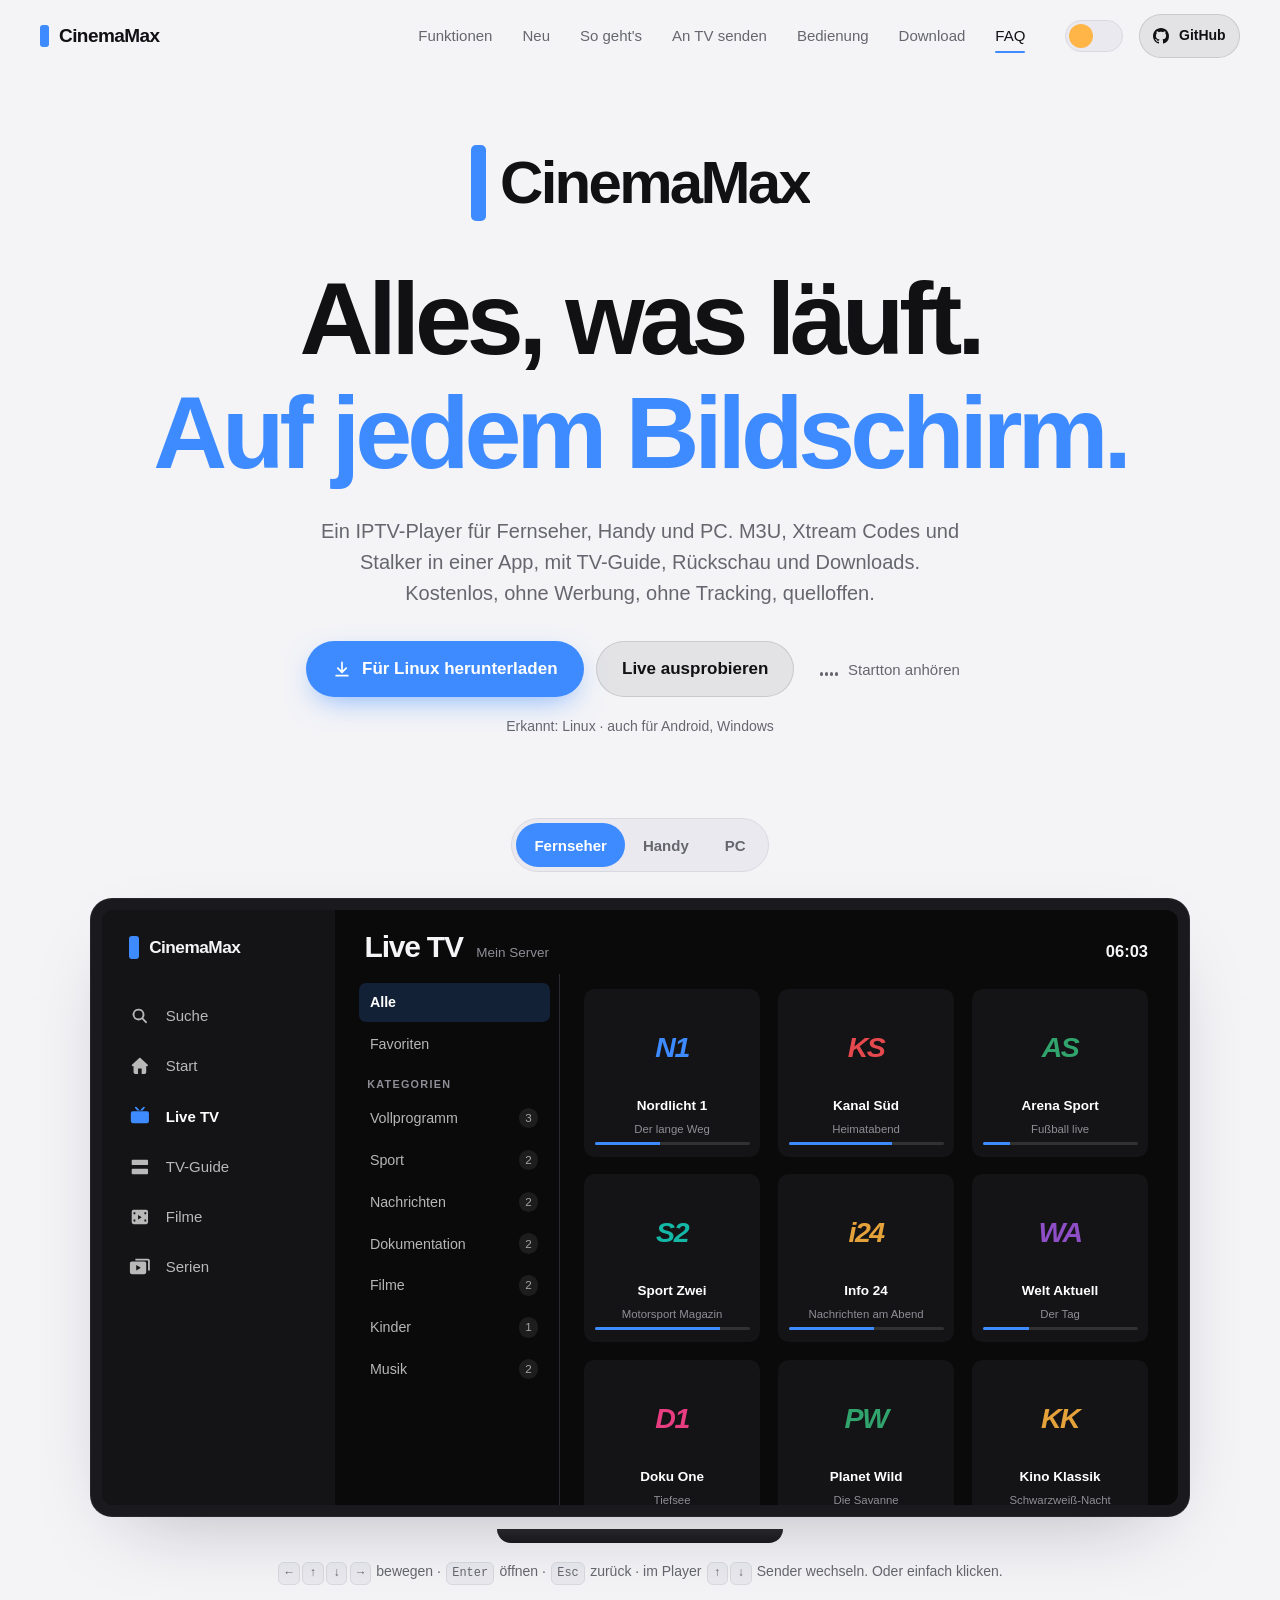
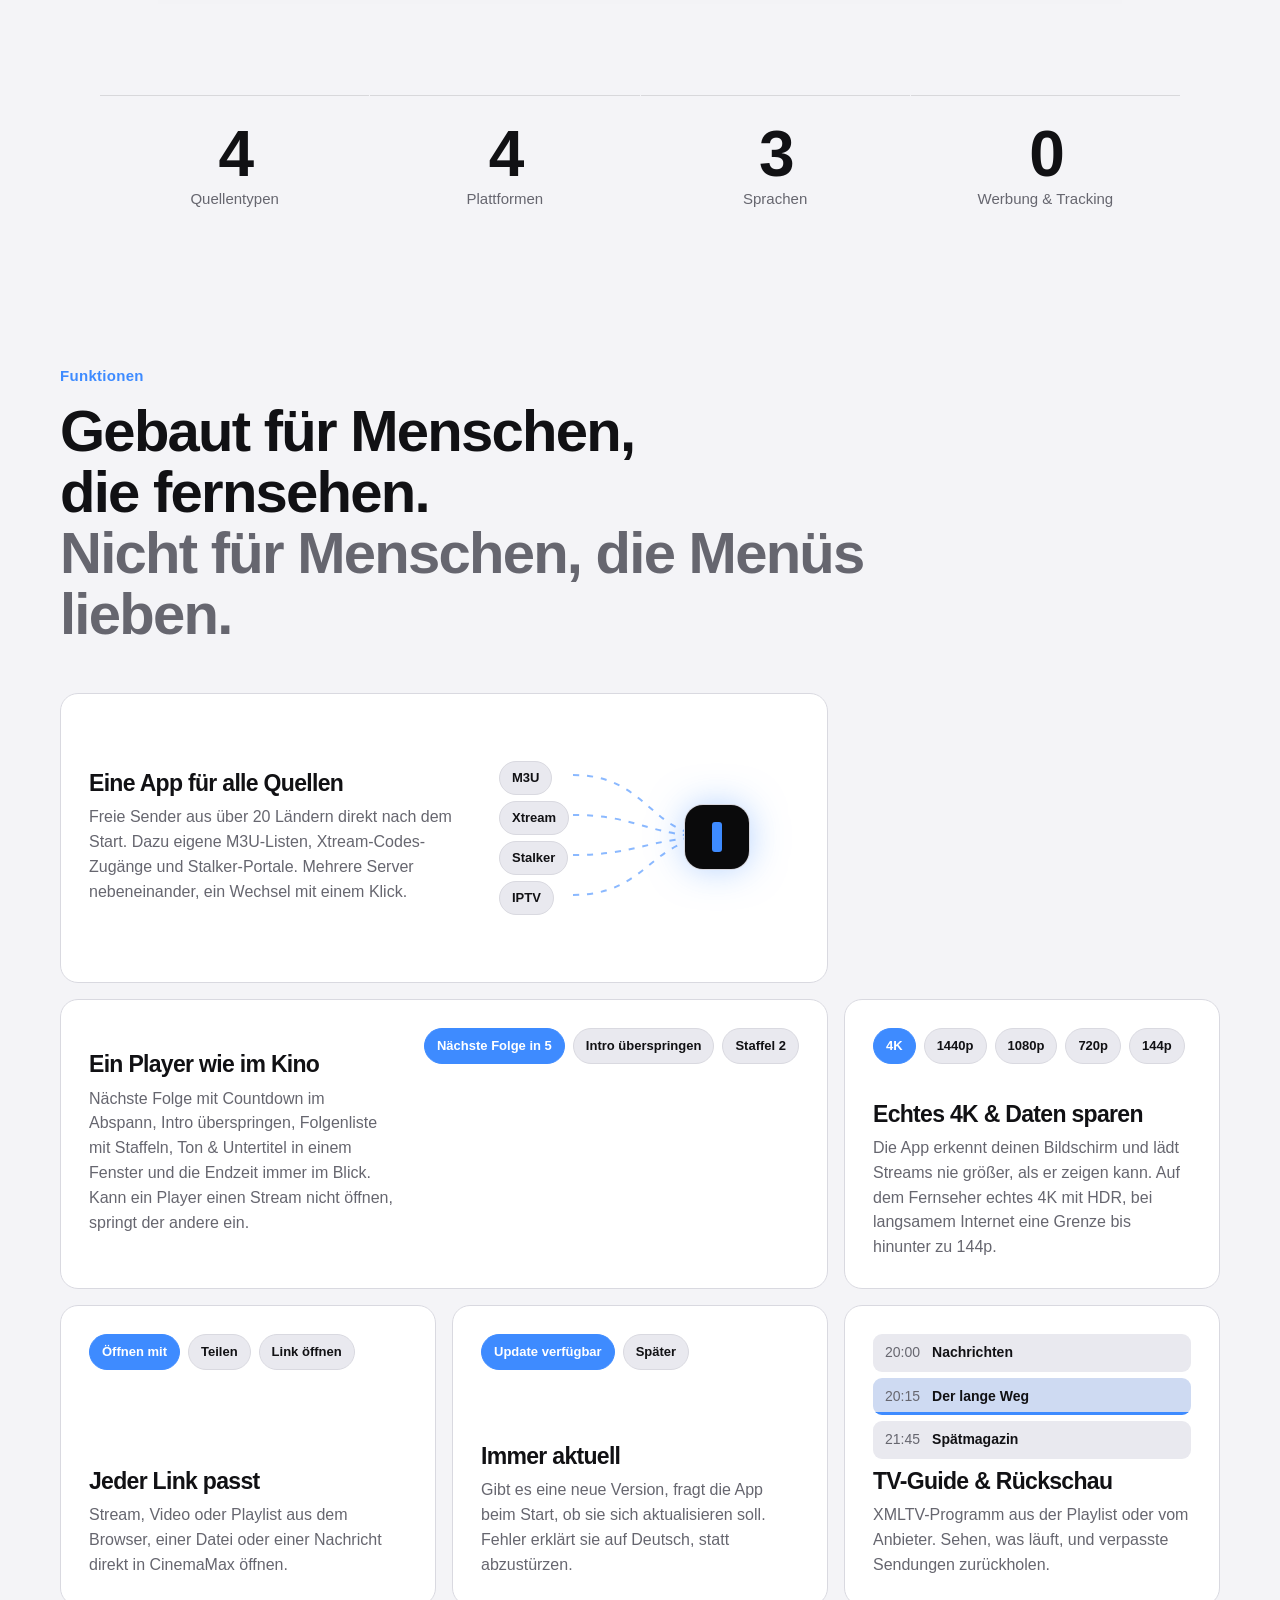
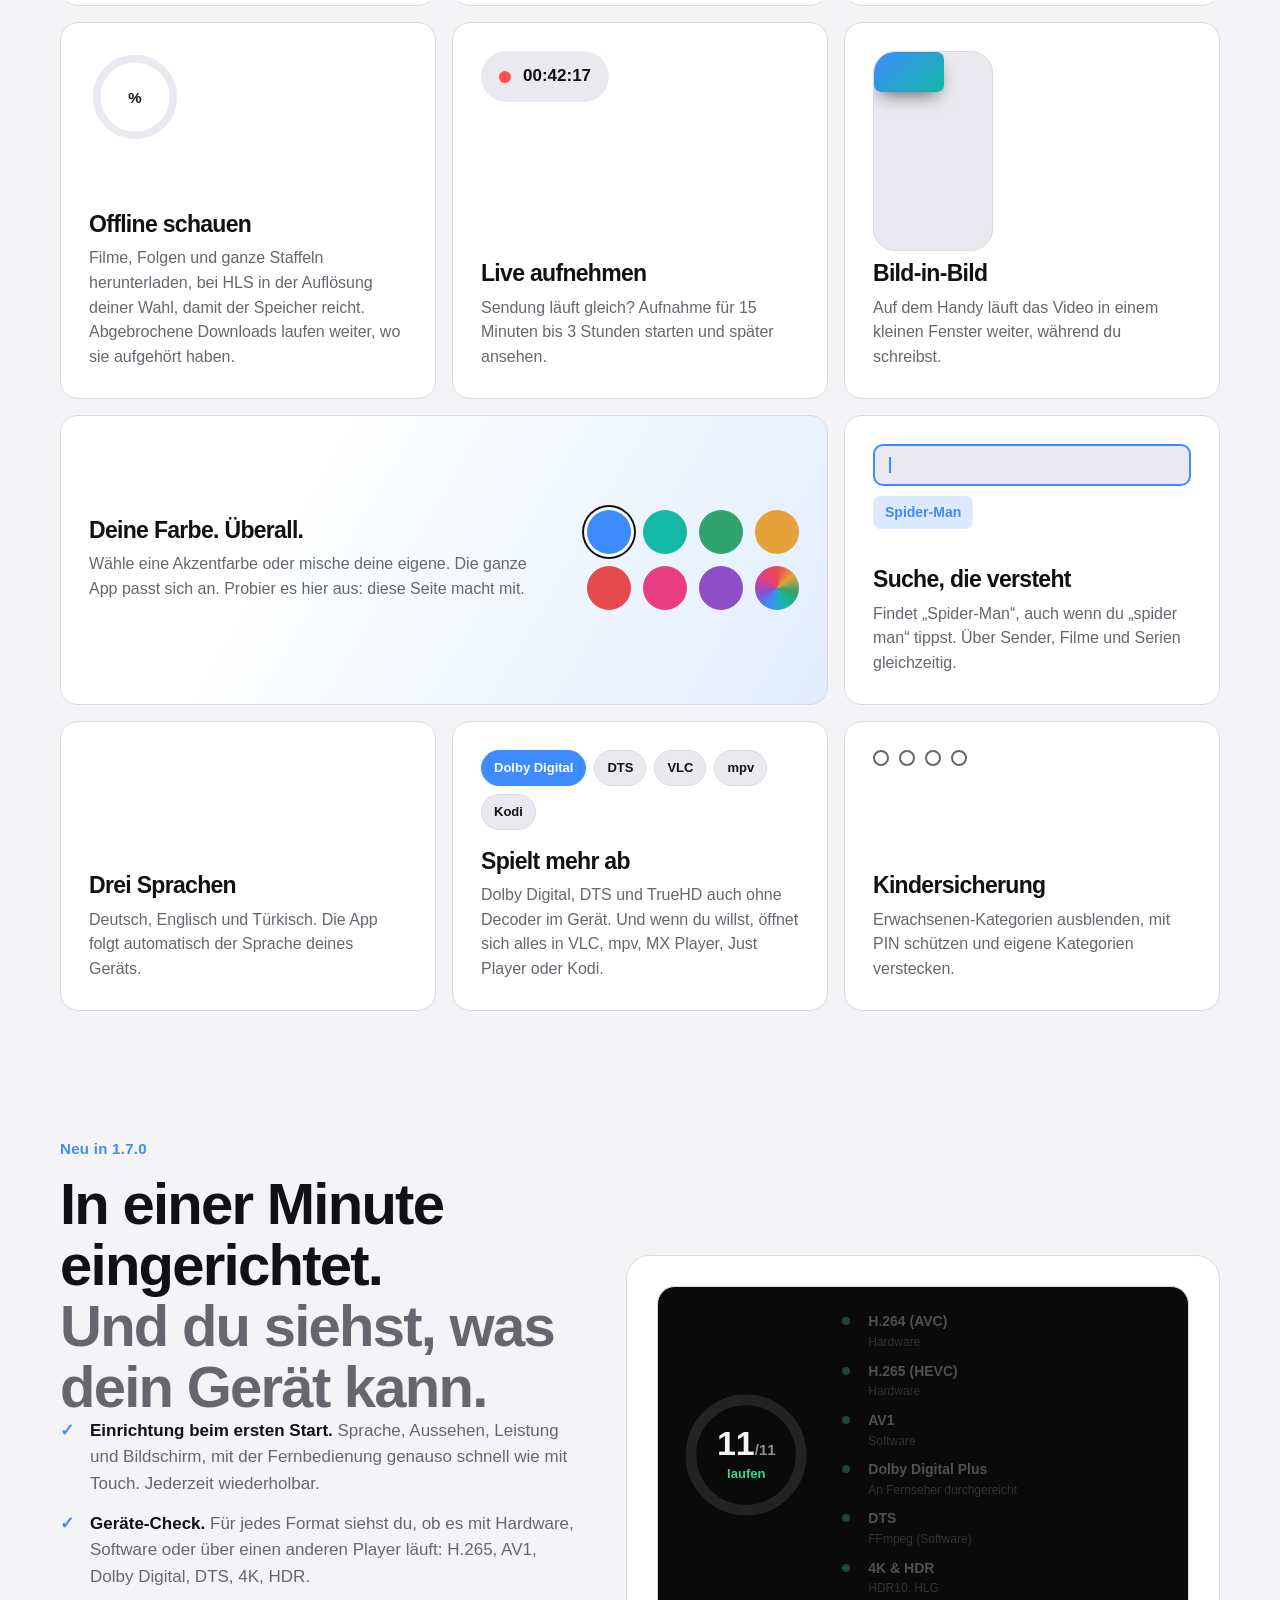
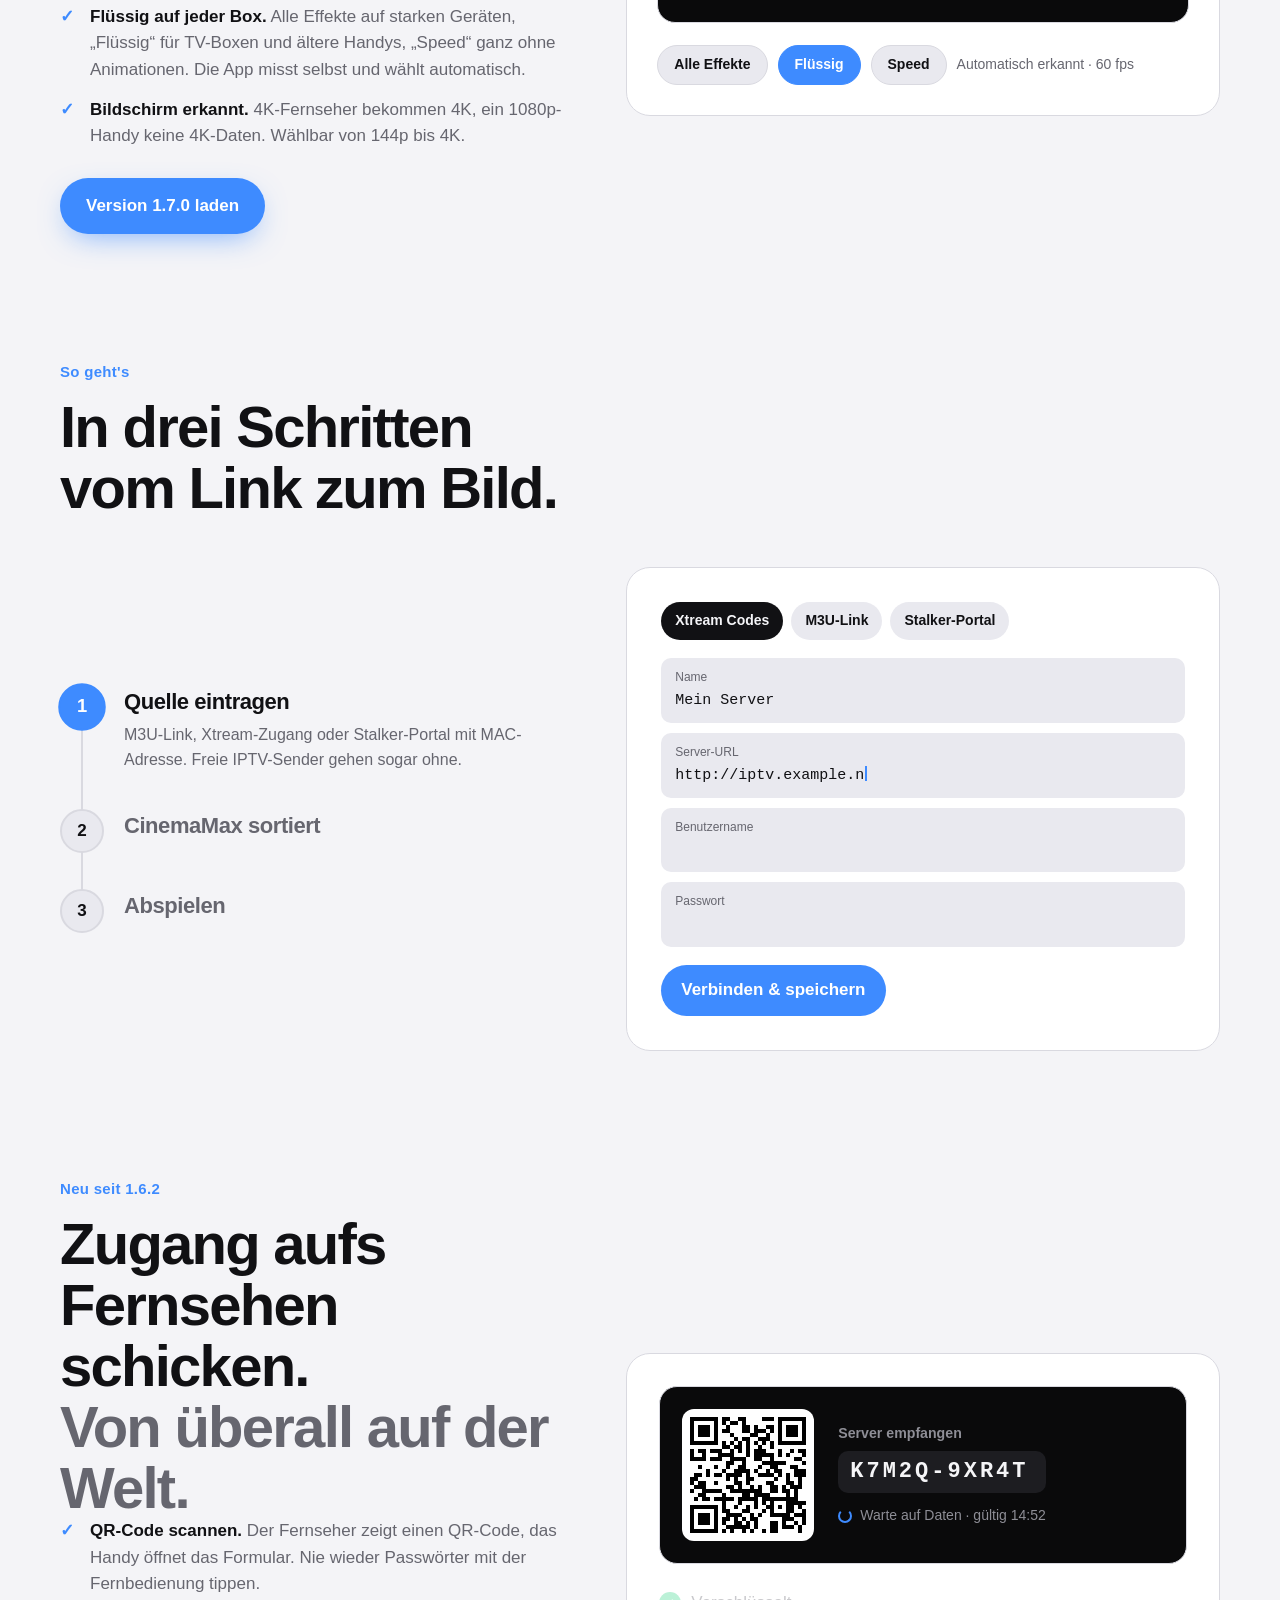
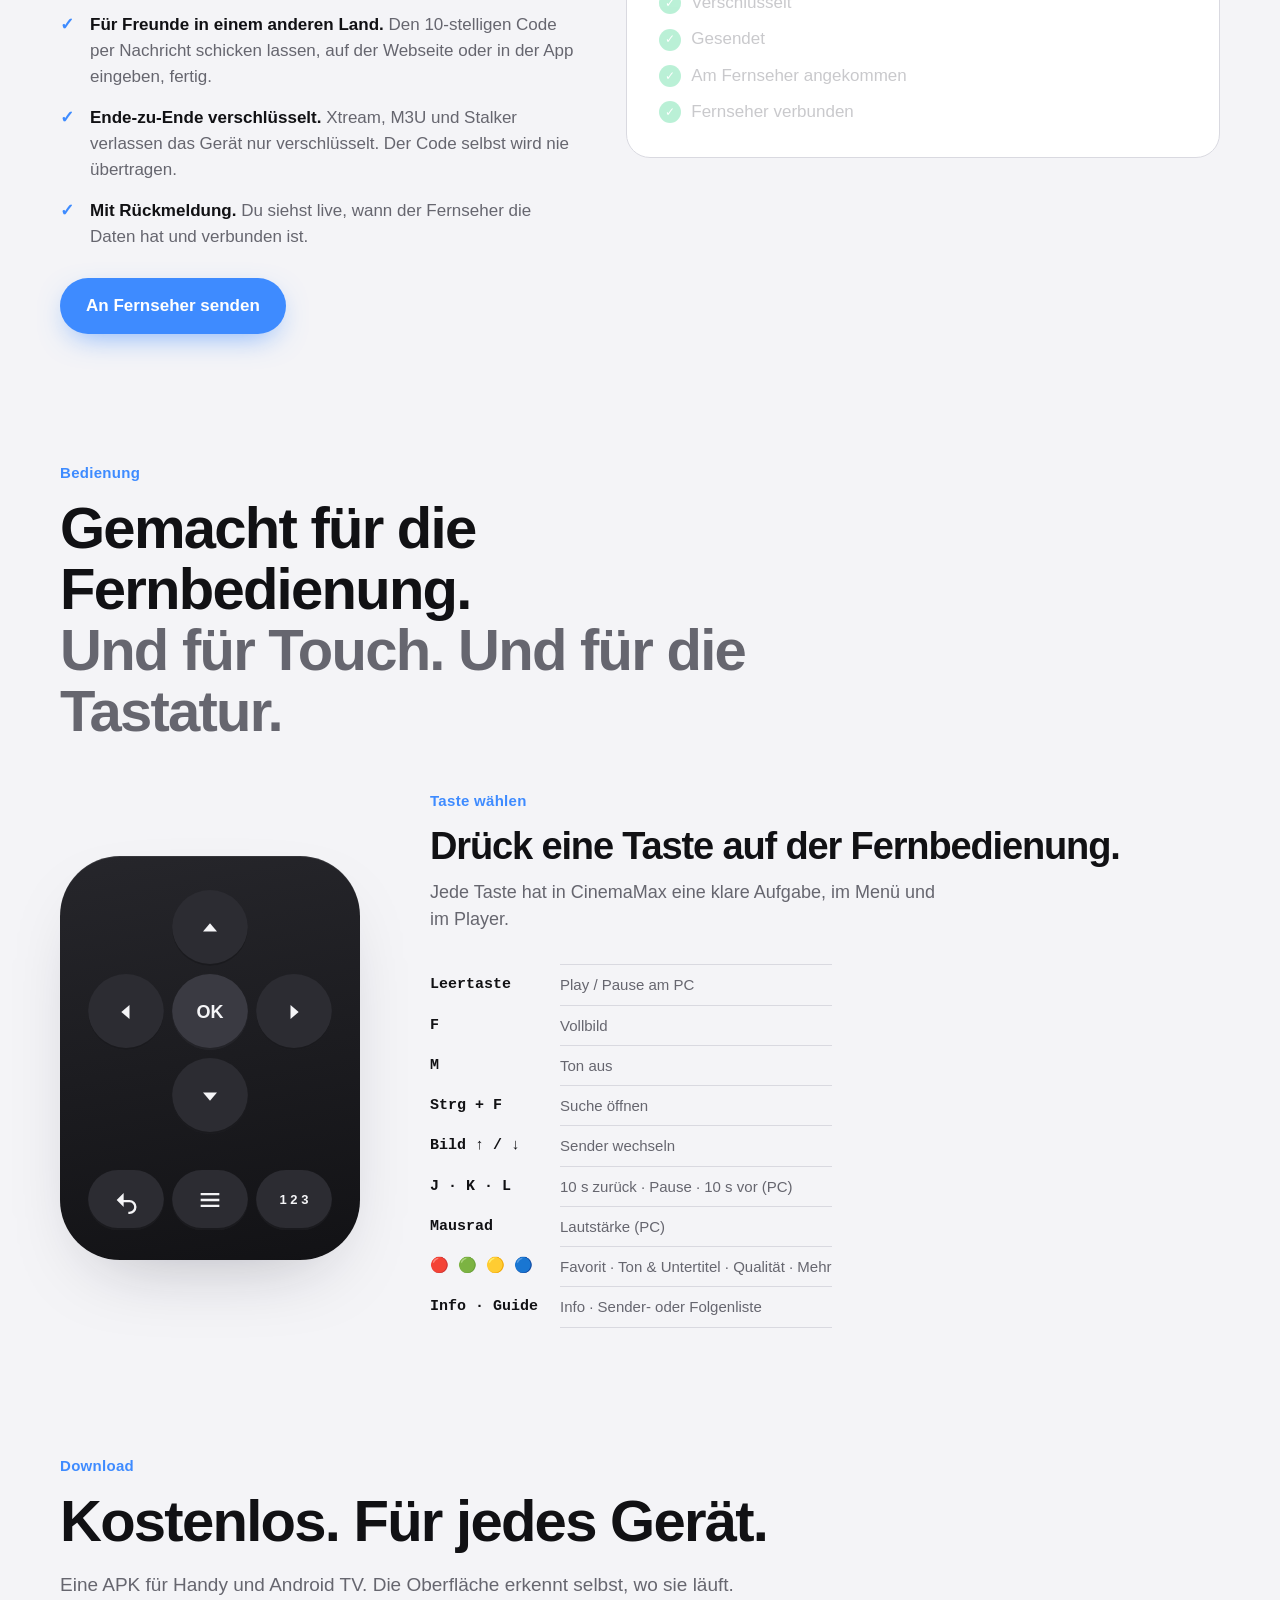
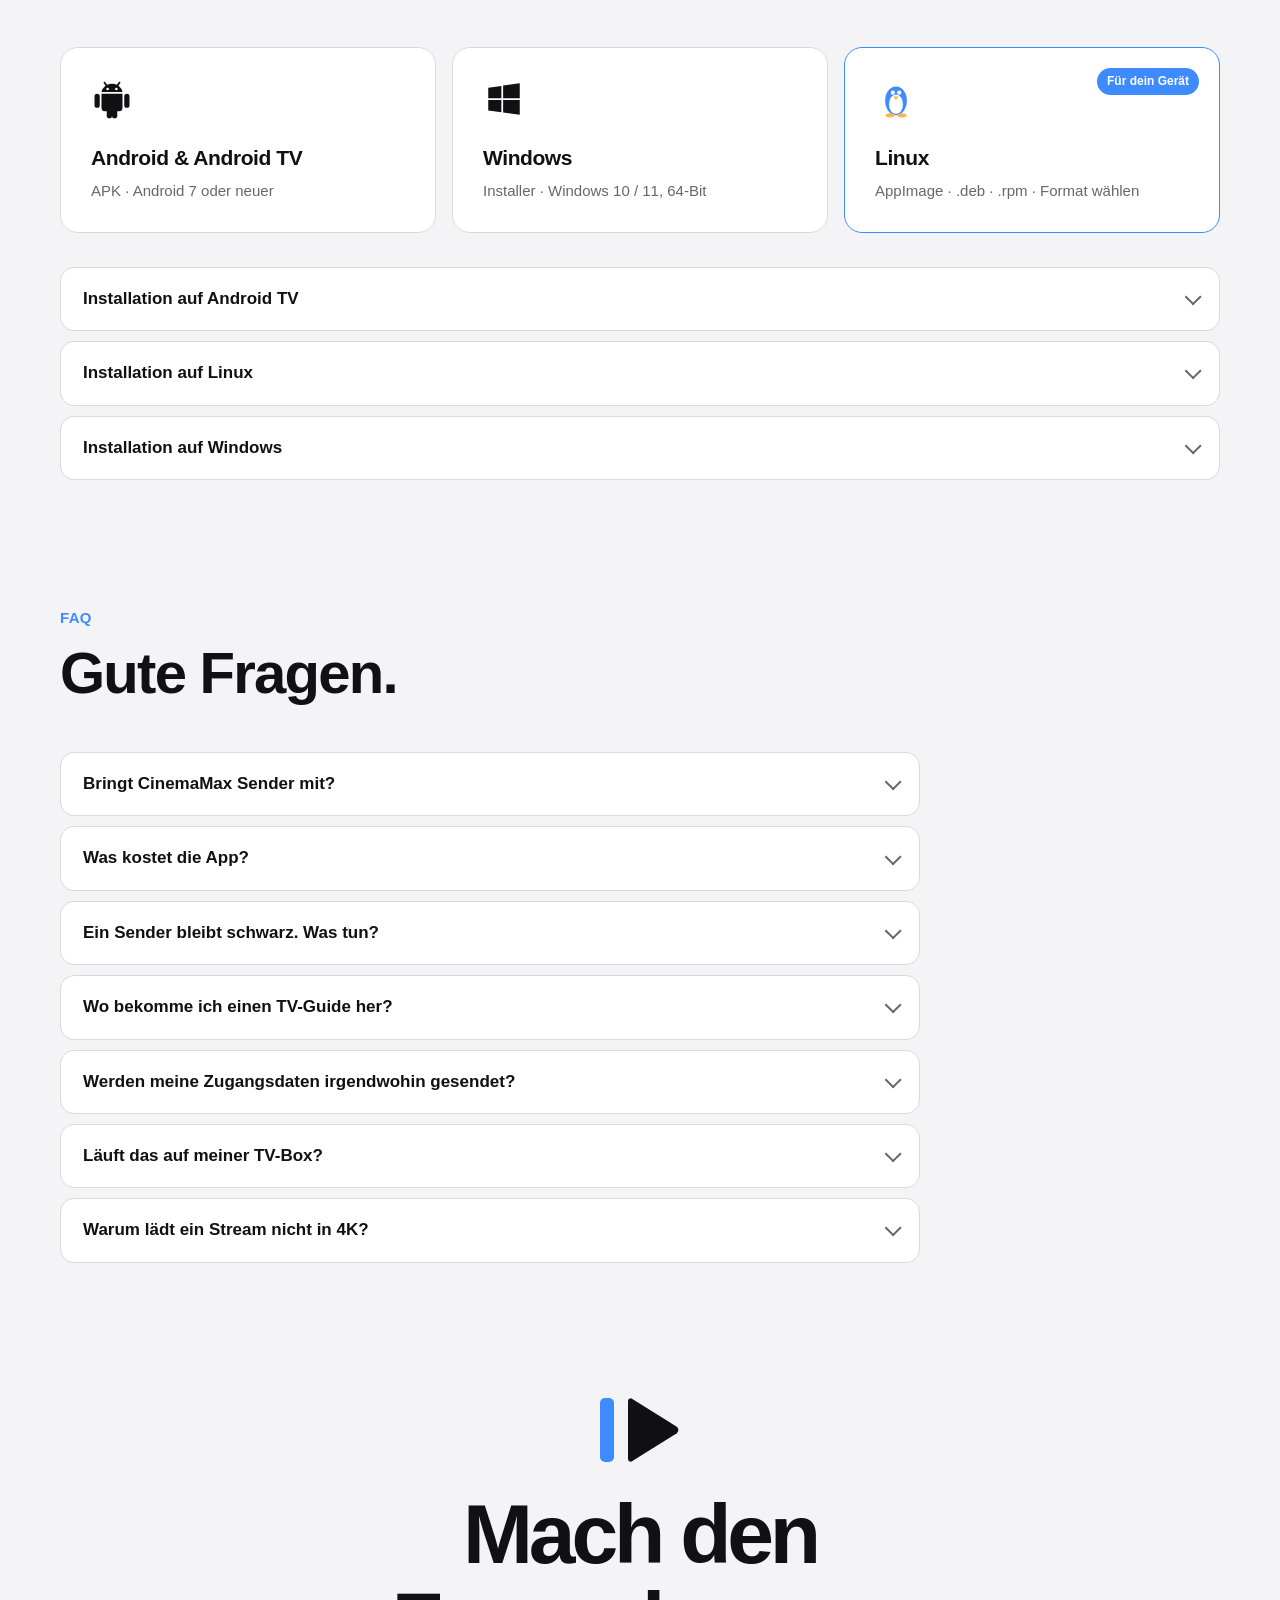
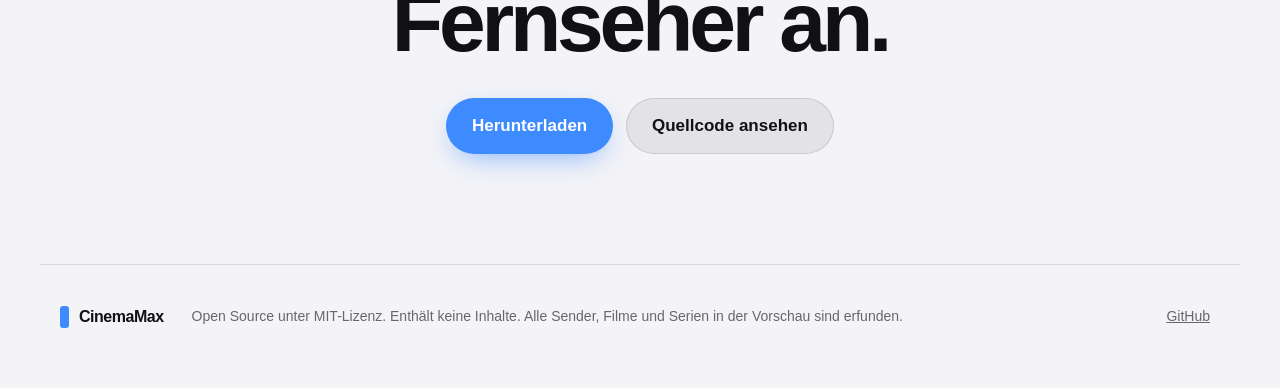
==== commit 03c98a96: "fix: schlichter Look, Handy-Layout und Fehlerfixes - Effekte entfernt: Farbwolken, Lichtpunkte, Glan" ====
--- a/docs/index.html
+++ b/docs/index.html
@@ -2,7 +2,7 @@
 <html lang="de">
 <head>
   <meta charset="utf-8">
-  <meta name="viewport" content="width=device-width, initial-scale=1, viewport-fit=cover">
+  <meta name="viewport" content="width=device-width, initial-scale=1, viewport-fit=cover, interactive-widget=resizes-content">
   <title>CinemaMax · IPTV für jeden Bildschirm</title>
   <meta name="description" content="CinemaMax ist ein kostenloser, quelloffener IPTV-Player für Android TV, Handy, Linux und Windows. M3U, Xtream Codes, Stalker, TV-Guide, Rückschau, Downloads.">
   <meta name="theme-color" content="#0A0A0B" media="(prefers-color-scheme: dark)">
--- a/docs/style.css
+++ b/docs/style.css
@@ -20,23 +20,23 @@
 /* Hell: nach System, außer der Nutzer hat selbst gewählt */
 @media (prefers-color-scheme: light) {
   :root:not([data-theme="dark"]) {
-    --bg: #F5F5F7;
+    --bg: #F4F4F7;
     --surface: #FFFFFF;
-    --surface2: #ECECF0;
-    --line: #DEDEE4;
-    --text: #0B0B0D;
-    --dim: #62626B;
+    --surface2: #E9E9EF;
+    --line: #D9D9E0;
+    --text: #111114;
+    --dim: #66666F;
     --shadow: 0 30px 80px -40px rgba(20, 20, 40, .35);
     color-scheme: light;
   }
 }
 :root[data-theme="light"] {
-  --bg: #F5F5F7;
+  --bg: #F4F4F7;
   --surface: #FFFFFF;
-  --surface2: #ECECF0;
-  --line: #DEDEE4;
-  --text: #0B0B0D;
-  --dim: #62626B;
+  --surface2: #E9E9EF;
+  --line: #D9D9E0;
+  --text: #111114;
+  --dim: #66666F;
   --shadow: 0 30px 80px -40px rgba(20, 20, 40, .35);
   color-scheme: light;
 }
@@ -97,7 +97,9 @@
 .nav {
   position: sticky; top: 0; z-index: 50;
   display: flex; align-items: center; gap: 24px;
-  padding: 14px max(20px, calc((100vw - 1200px) / 2));
+  /* Handy: Platz für Statusleiste, Kamera-Loch und seitlichen Ausschnitt (quer) */
+  padding: calc(14px + env(safe-area-inset-top)) max(calc(20px + env(safe-area-inset-right)), calc((100vw - 1200px) / 2))
+    14px max(calc(20px + env(safe-area-inset-left)), calc((100vw - 1200px) / 2));
   background: color-mix(in srgb, var(--bg) 78%, transparent);
   backdrop-filter: saturate(1.6) blur(18px);
   -webkit-backdrop-filter: saturate(1.6) blur(18px);
@@ -109,7 +111,7 @@
 .brand-bar { display: inline-block; width: 9px; height: 22px; border-radius: 3px; background: var(--accent); transition: background-color .4s; }
 .nav-links { display: flex; gap: 6px; margin-left: auto; }
 .nav-links a {
-  position: relative; padding: 8px 12px; border-radius: 10px; text-decoration: none; font-size: 15px; color: var(--dim);
+  position: relative; white-space: nowrap; padding: 8px 12px; border-radius: 10px; text-decoration: none; font-size: 15px; color: var(--dim);
   transition: color .2s, background-color .2s;
 }
 .nav-links a:hover, .nav-links a:focus-visible, .nav-links a.active { color: var(--text); }
@@ -119,6 +121,7 @@
 }
 .nav-links a.active::after { transform: scaleX(1); }
 .nav-actions { display: flex; align-items: center; gap: 12px; }
+.nav > .brand, .nav-actions > * { min-height: 44px; }
 
 /* Hell/Dunkel-Schalter: Knopf rollt, Sonne wird zum Mond */
 .theme-switch { padding: 4px; border-radius: 100px; }
@@ -207,7 +210,7 @@
   position: relative; display: inline-flex; padding: 4px; margin-bottom: 26px; border-radius: 100px;
   background: var(--surface2); border: 1px solid var(--line);
 }
-.device-switch button { position: relative; z-index: 1; padding: 9px 18px; border-radius: 100px; font-weight: 600; font-size: 15px; color: var(--dim); transition: color .3s; }
+.device-switch button { position: relative; z-index: 1; min-height: 44px; padding: 9px 18px; border-radius: 100px; font-weight: 600; font-size: 15px; color: var(--dim); transition: color .3s; }
 .device-switch button[aria-selected="true"] { color: var(--on-accent); }
 .device-indicator {
   position: absolute; top: 4px; bottom: 4px; left: 0; width: 0; border-radius: 100px; background: var(--accent);
@@ -413,7 +416,7 @@
 .stat:nth-child(2) { --d: .08s; } .stat:nth-child(3) { --d: .16s; } .stat:nth-child(4) { --d: .24s; }
 
 /* ---------- Abschnitte ---------- */
-.section { max-width: 1200px; margin: 0 auto; padding: clamp(80px, 14vh, 150px) 20px 0; }
+.section { max-width: 1200px; margin: 0 auto; padding: clamp(80px, 14vh, 150px) max(20px, env(safe-area-inset-right)) 0 max(20px, env(safe-area-inset-left)); }
 .section-head { max-width: 820px; margin-bottom: 48px; }
 .eyebrow { color: var(--accent); font-weight: 700; font-size: 15px; letter-spacing: .02em; margin-bottom: 14px; }
 .section h2 { font-size: clamp(32px, 5vw, 58px); font-weight: 800; }
@@ -615,11 +618,17 @@
 @keyframes triBounce { 0%, 60%, 100% { transform: none; } 75% { transform: translateX(10px) scaleX(1.12); } }
 .final h2 { font-size: clamp(40px, 7vw, 84px); font-weight: 800; letter-spacing: -.05em; }
 
-.footer { display: flex; flex-wrap: wrap; align-items: center; gap: 14px 28px; max-width: 1200px; margin: 110px auto 0; padding: 30px 20px 50px; border-top: 1px solid var(--line); color: var(--dim); font-size: 14px; }
+.footer { display: flex; flex-wrap: wrap; align-items: center; gap: 14px 28px; max-width: 1200px; margin: 110px auto 0; padding: 30px max(20px, env(safe-area-inset-right)) calc(50px + env(safe-area-inset-bottom)) max(20px, env(safe-area-inset-left)); border-top: 1px solid var(--line); color: var(--dim); font-size: 14px; }
+.footer a { display: inline-flex; align-items: center; min-height: 44px; padding: 0 10px; }
 .footer p { flex: 1; min-width: 240px; }
 .footer .brand { font-size: 16px; color: var(--text); }
 
 /* ---------- Anpassung an Geräte ---------- */
+/* Zu schmal für alle Menüpunkte (auch Handy quer mit Kamera-Ausschnitt): ausblenden statt umbrechen */
+@media (max-width: 1080px) {
+  .nav-links { display: none; }
+  .nav-actions { margin-left: auto; }
+}
 @media (max-width: 980px) {
   .bento { grid-template-columns: 1fr 1fr; }
   .card-wide { grid-column: span 2; }
@@ -740,3 +749,7 @@
 @keyframes ck-pop { 0%, 4% { transform: scale(.4); } 9% { transform: scale(1.25); } 13%, 88% { transform: scale(1); } 100% { transform: scale(.4); } }
 @media (prefers-reduced-motion: reduce) { .ck-rows li, .ck-rows li::before, .ck-prog { animation: none !important; opacity: 1; transform: none; stroke-dashoffset: 0; } }
 @media (max-width: 560px) { .ck-card { flex-direction: column; align-items: stretch; } .ck-ring { align-self: center; } }
+
+/* Ruhige Flächen und Knöpfe wie in der App */
+.stat { border-top-color: color-mix(in srgb, var(--text) 12%, transparent); }
+.btn-ghost { background: color-mix(in srgb, var(--text) 7%, transparent); box-shadow: inset 0 0 0 1px color-mix(in srgb, var(--text) 12%, transparent); }
